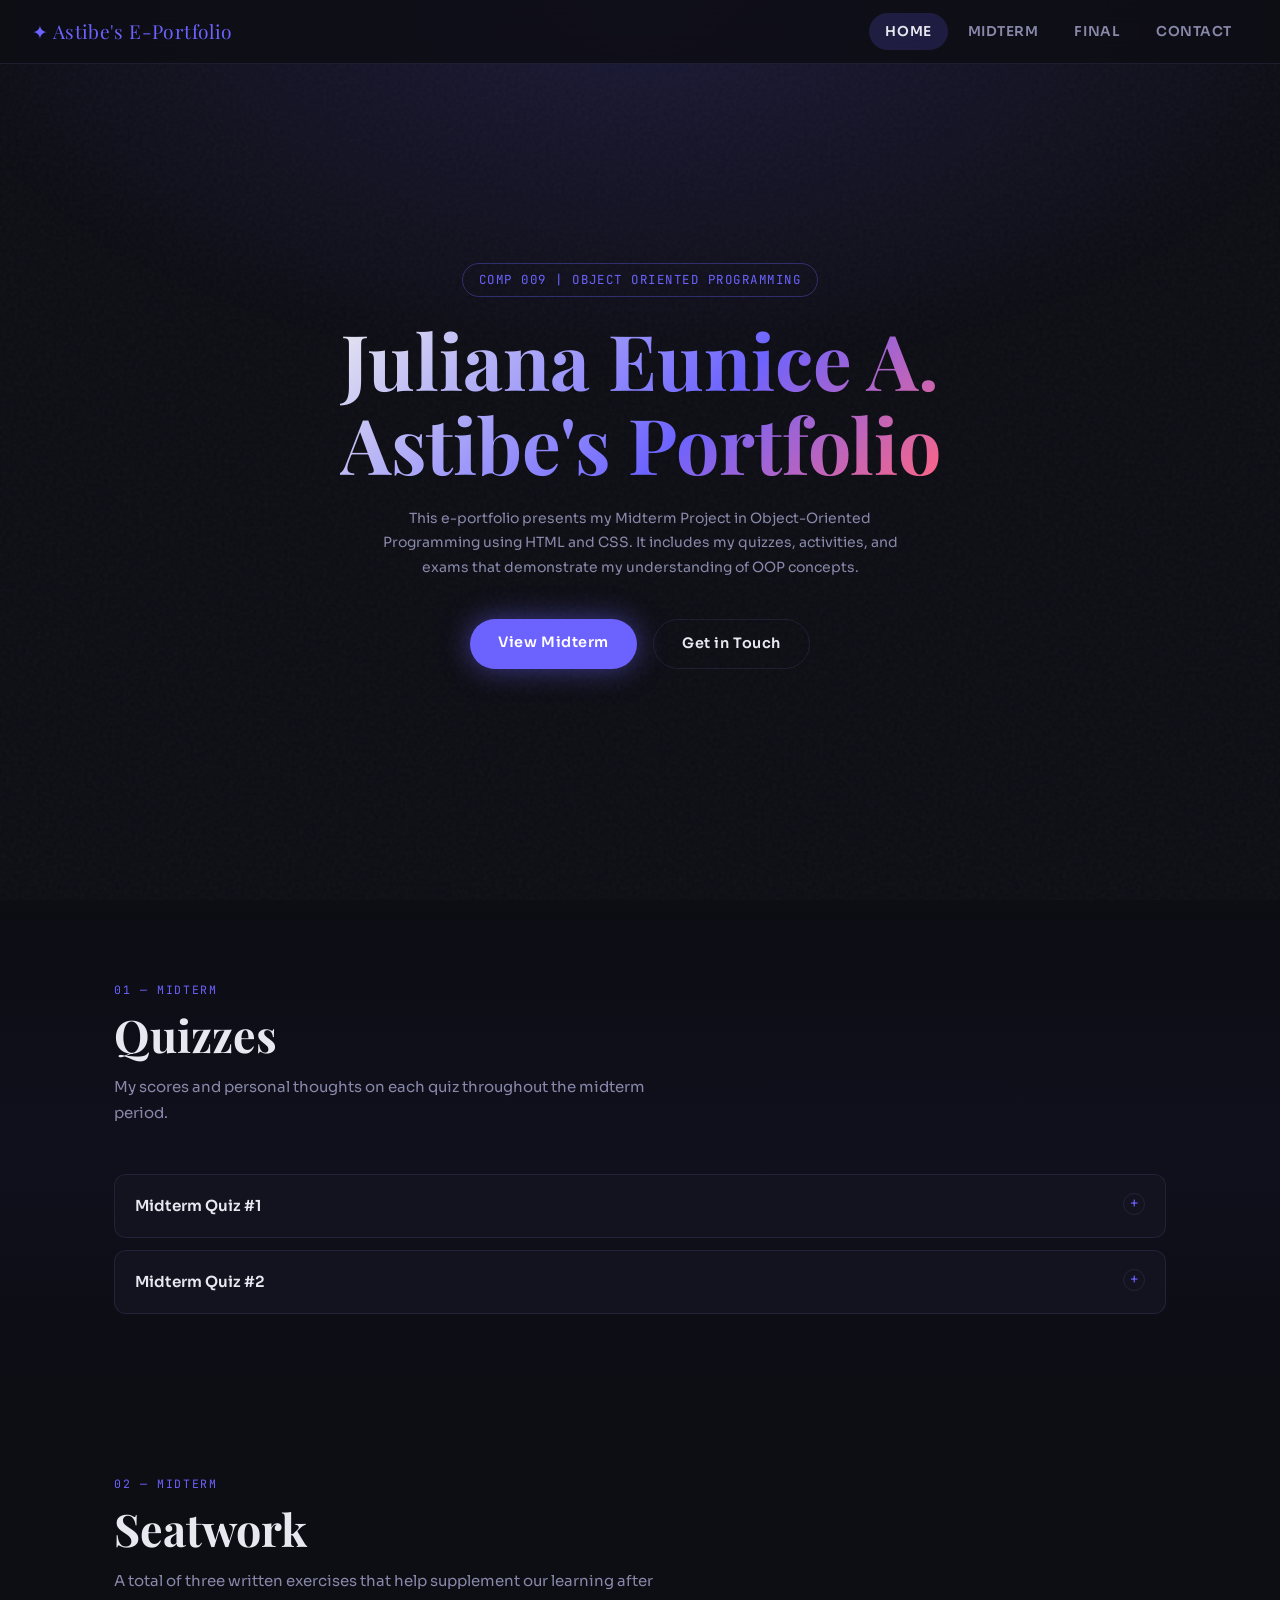
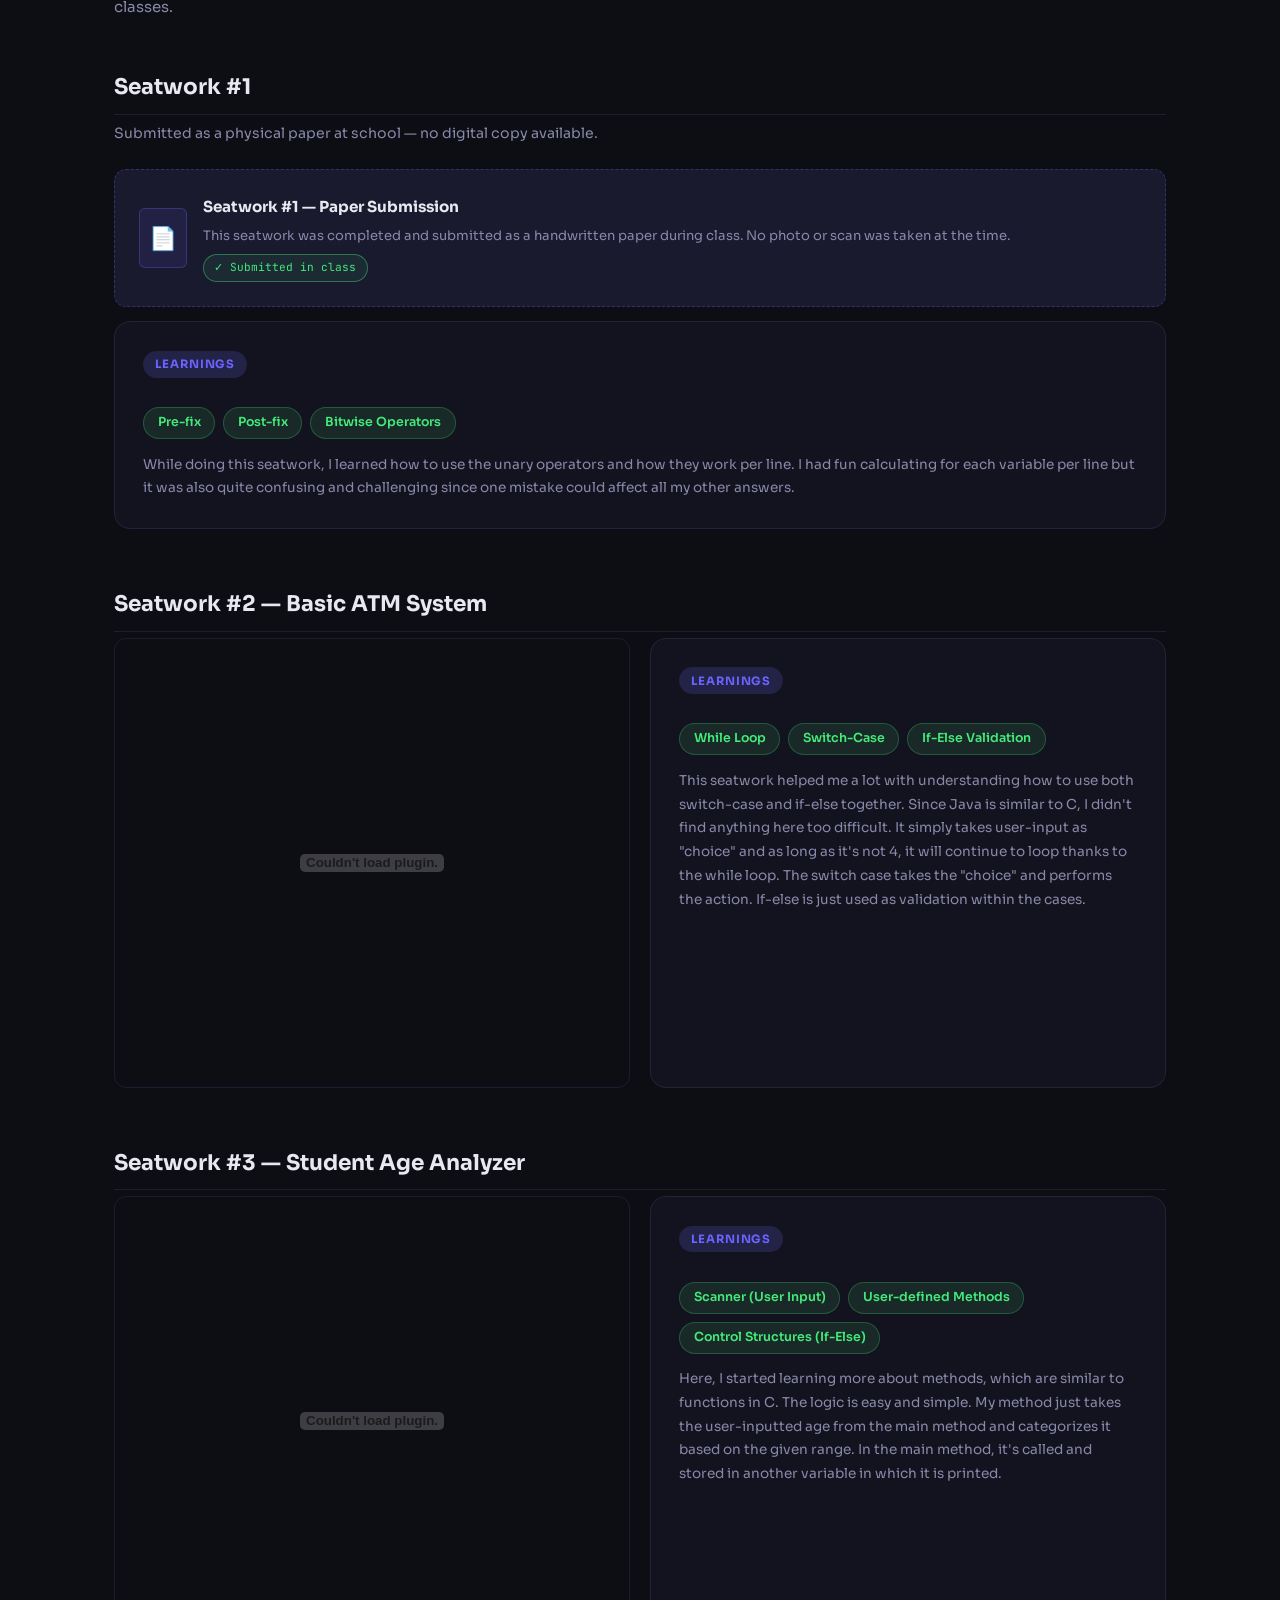
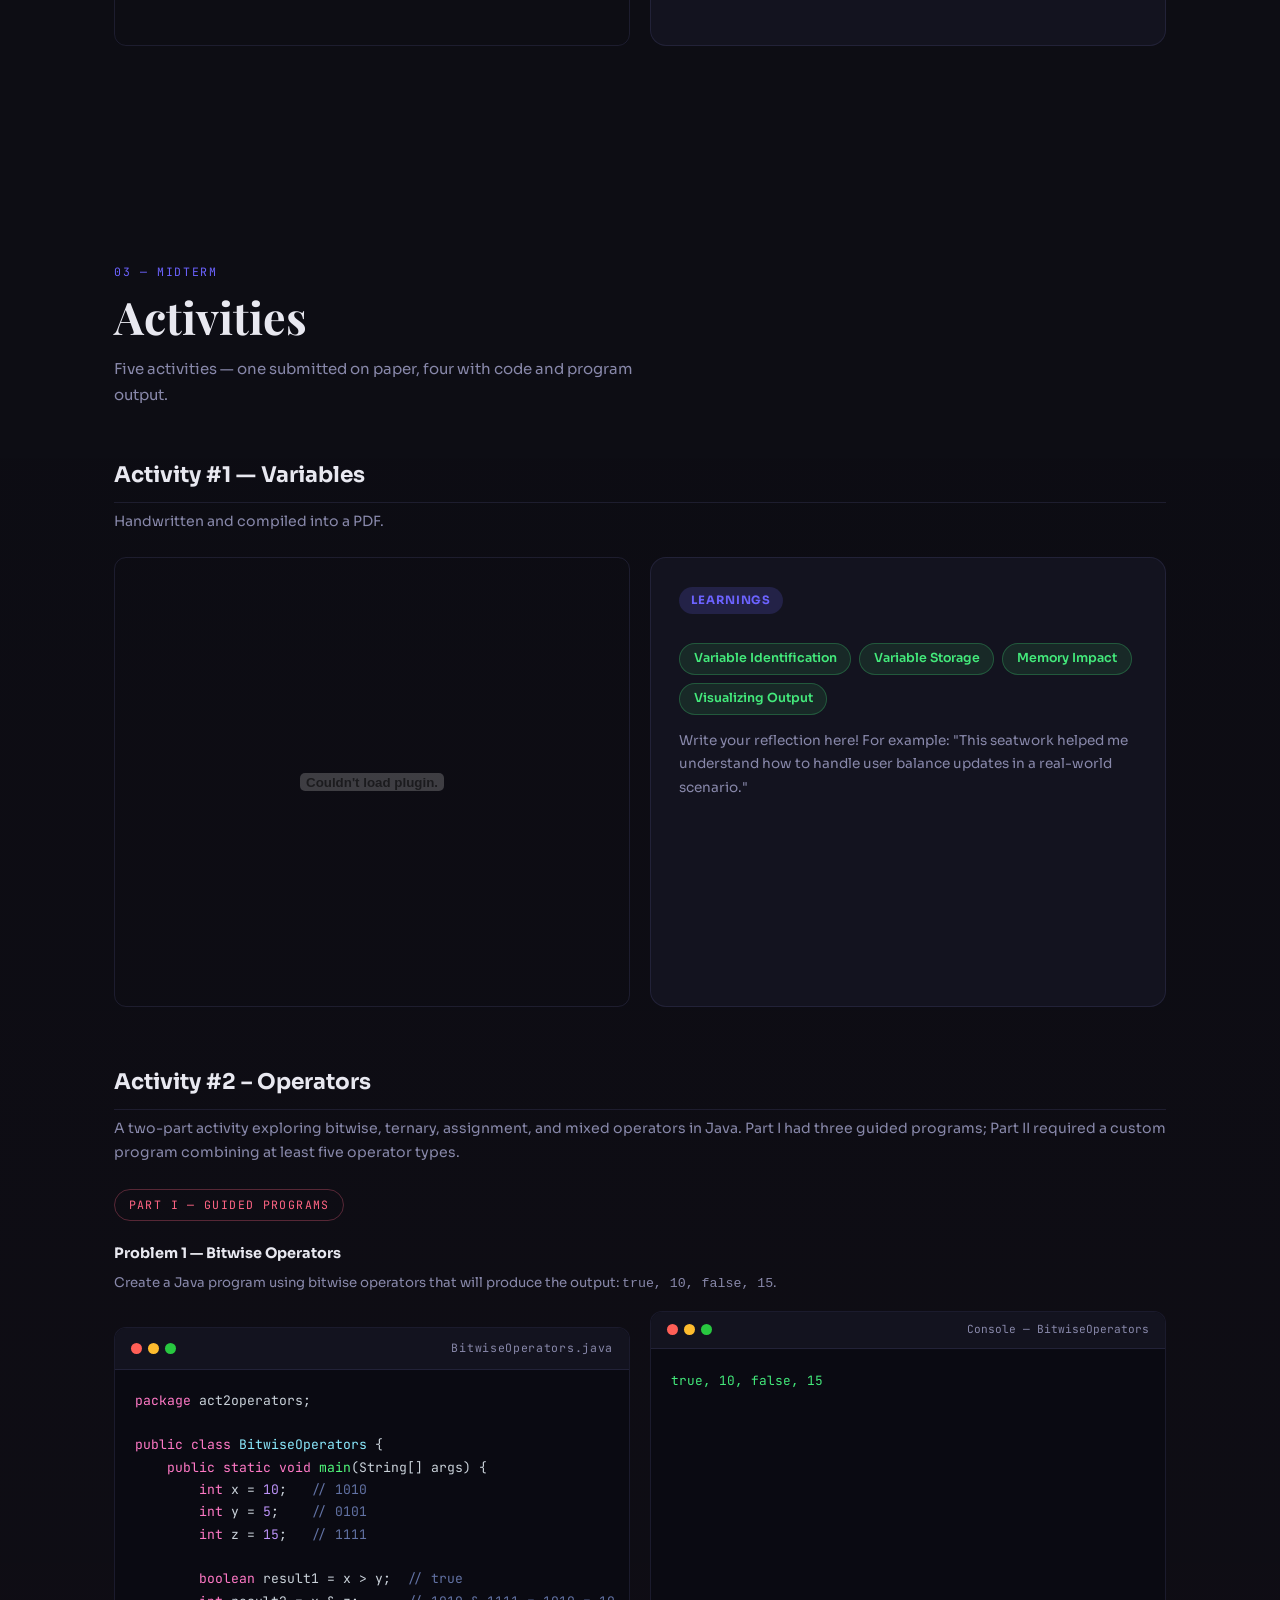
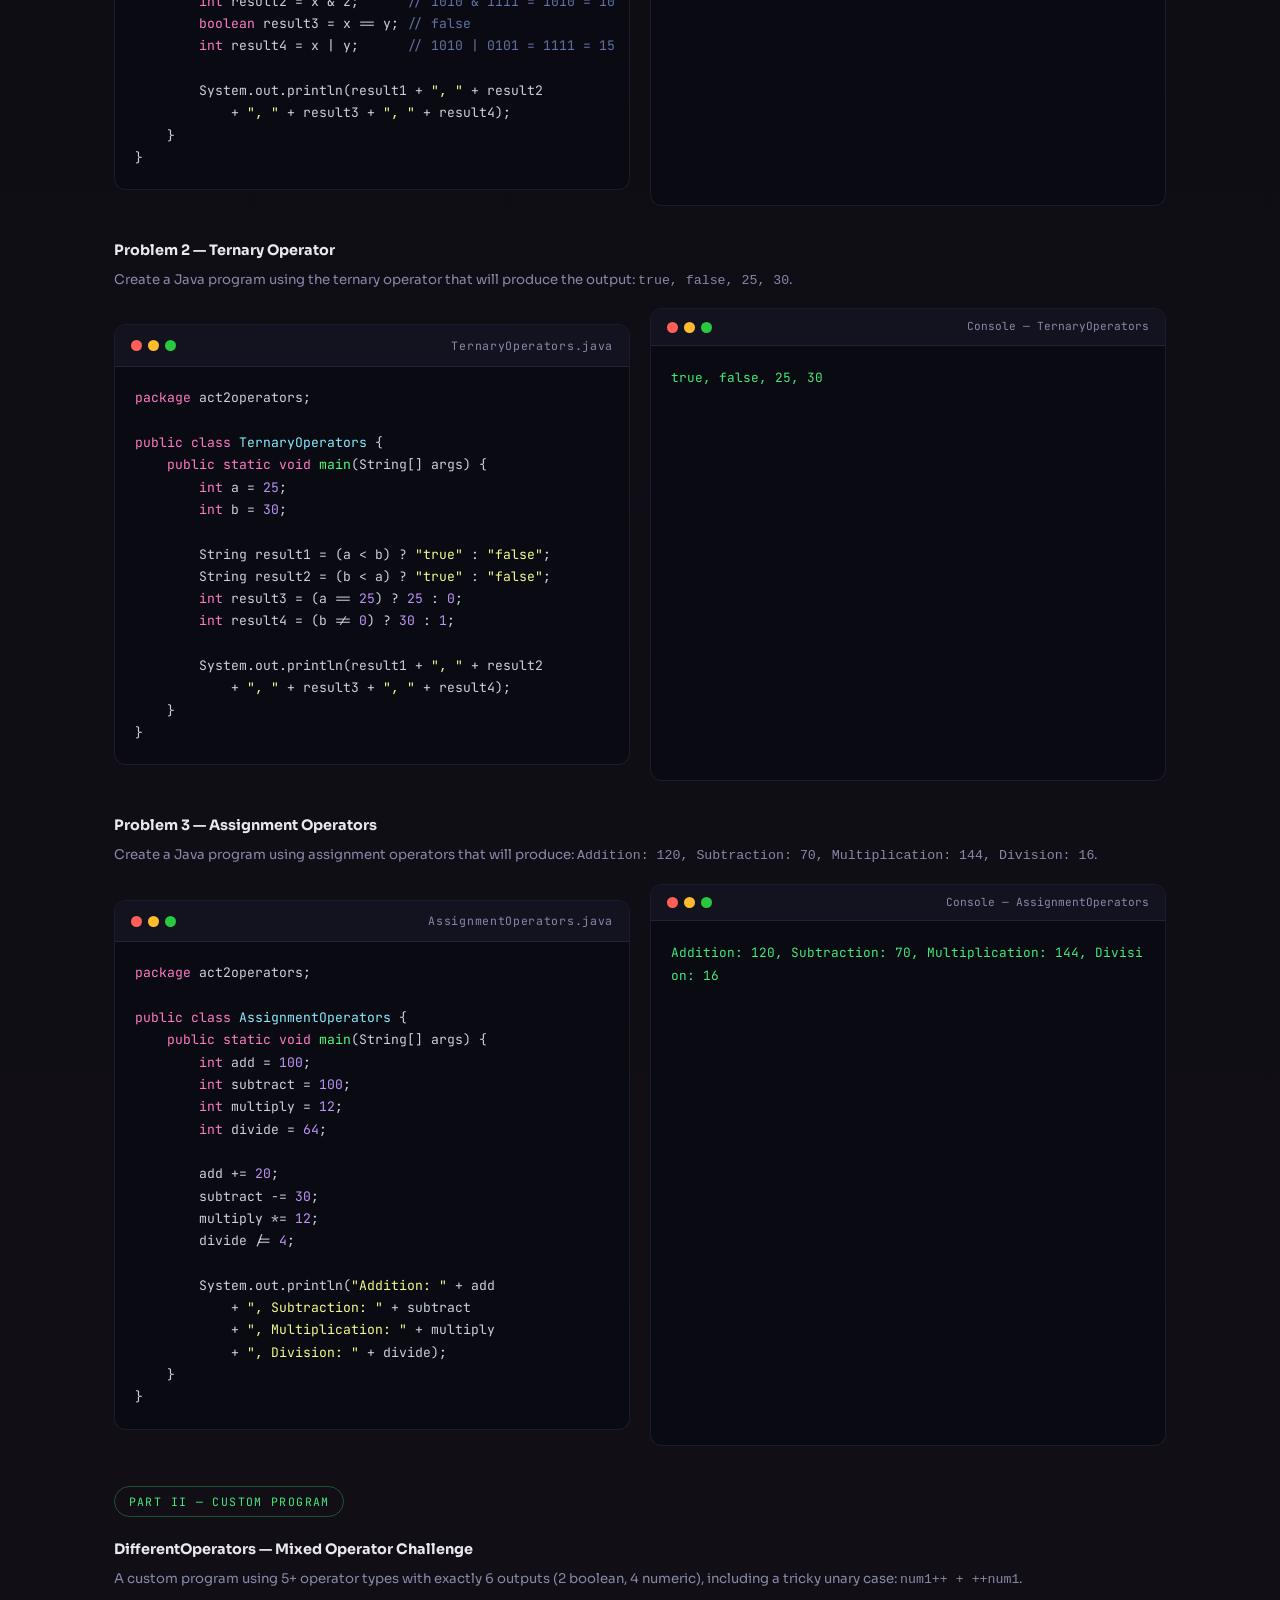
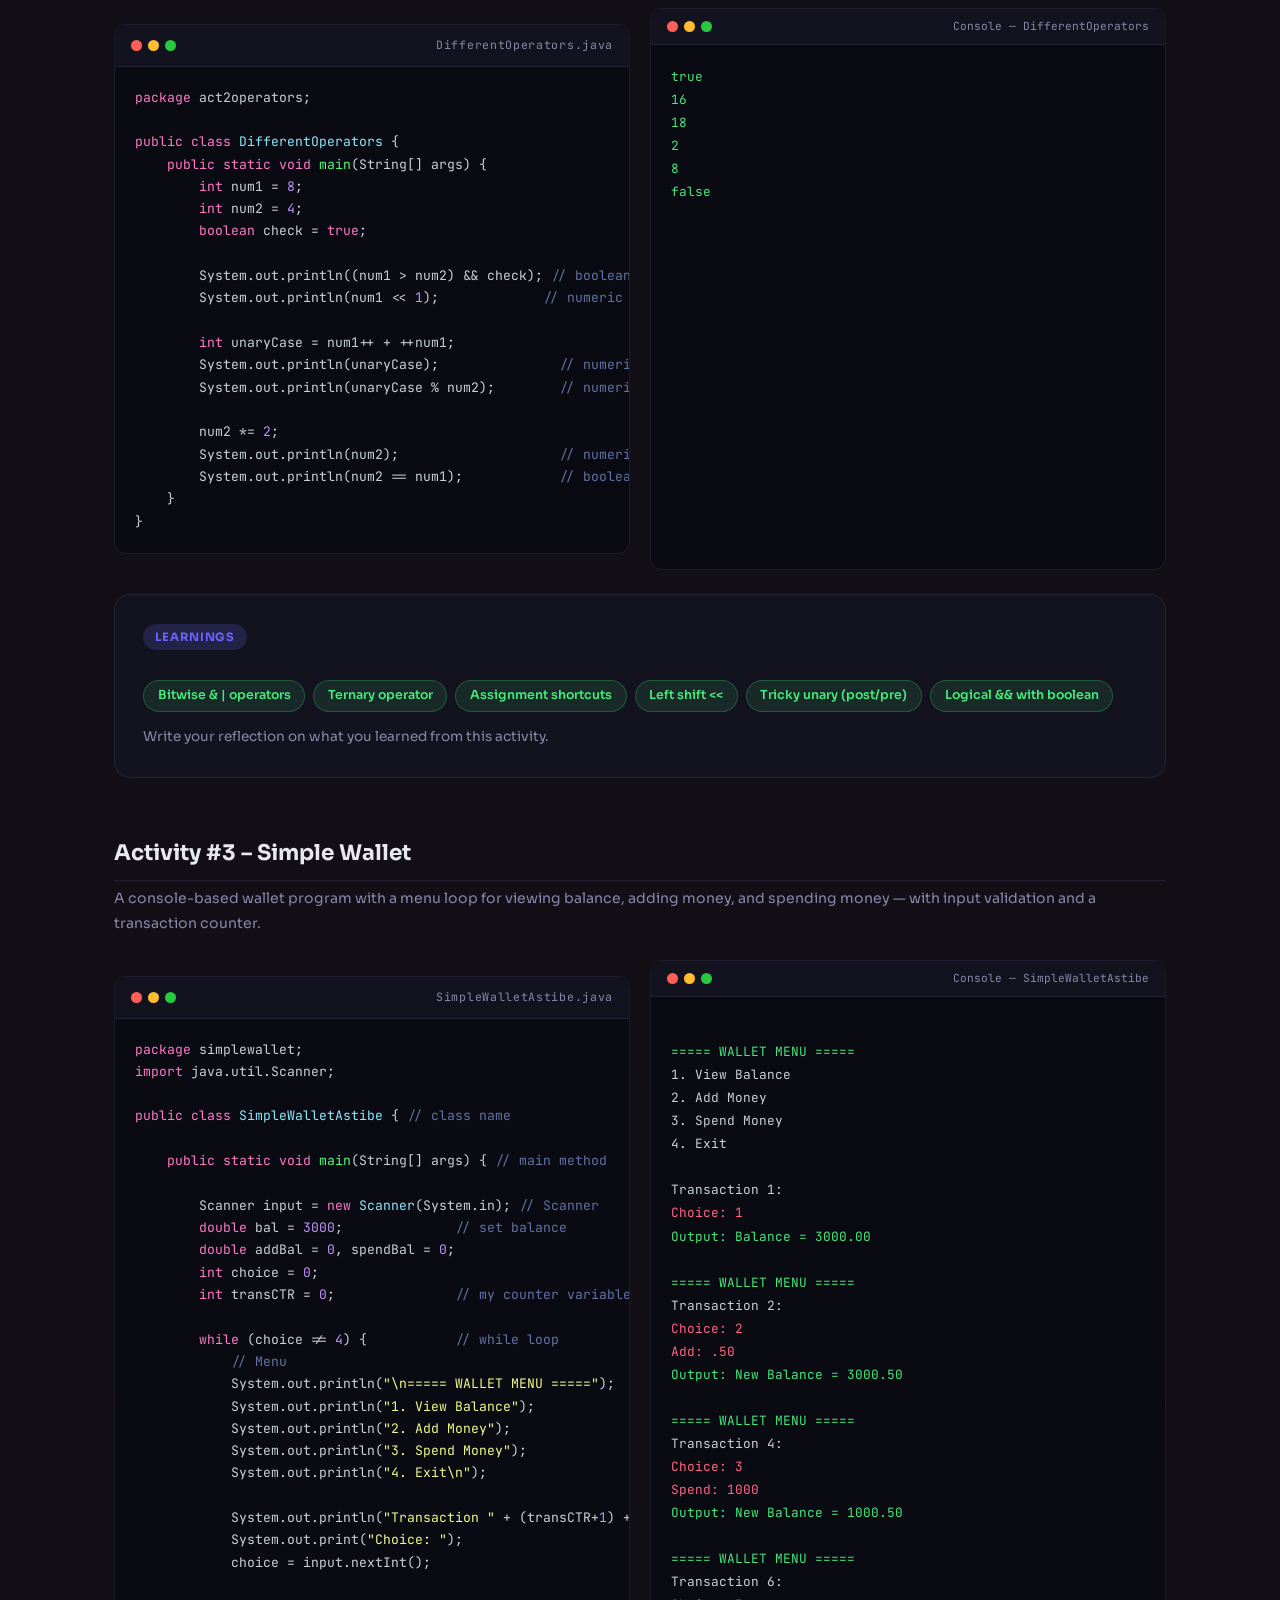
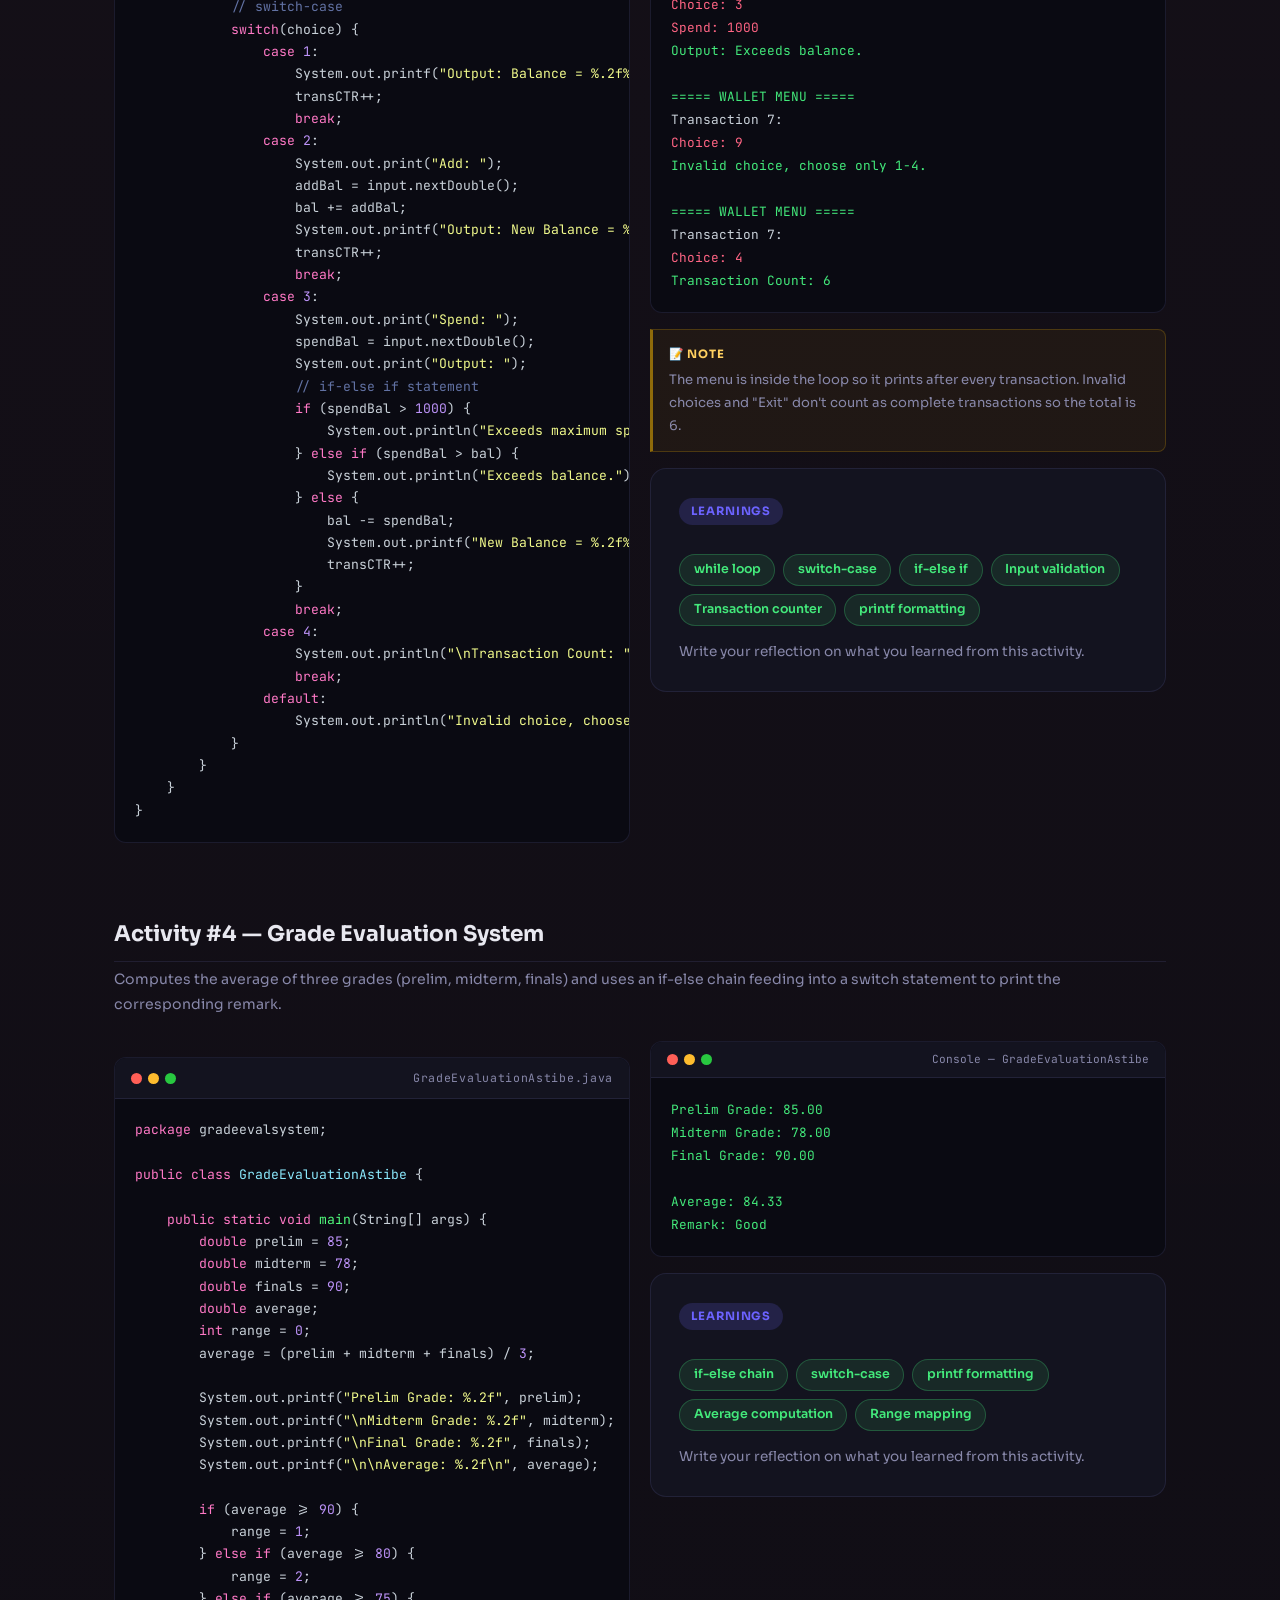
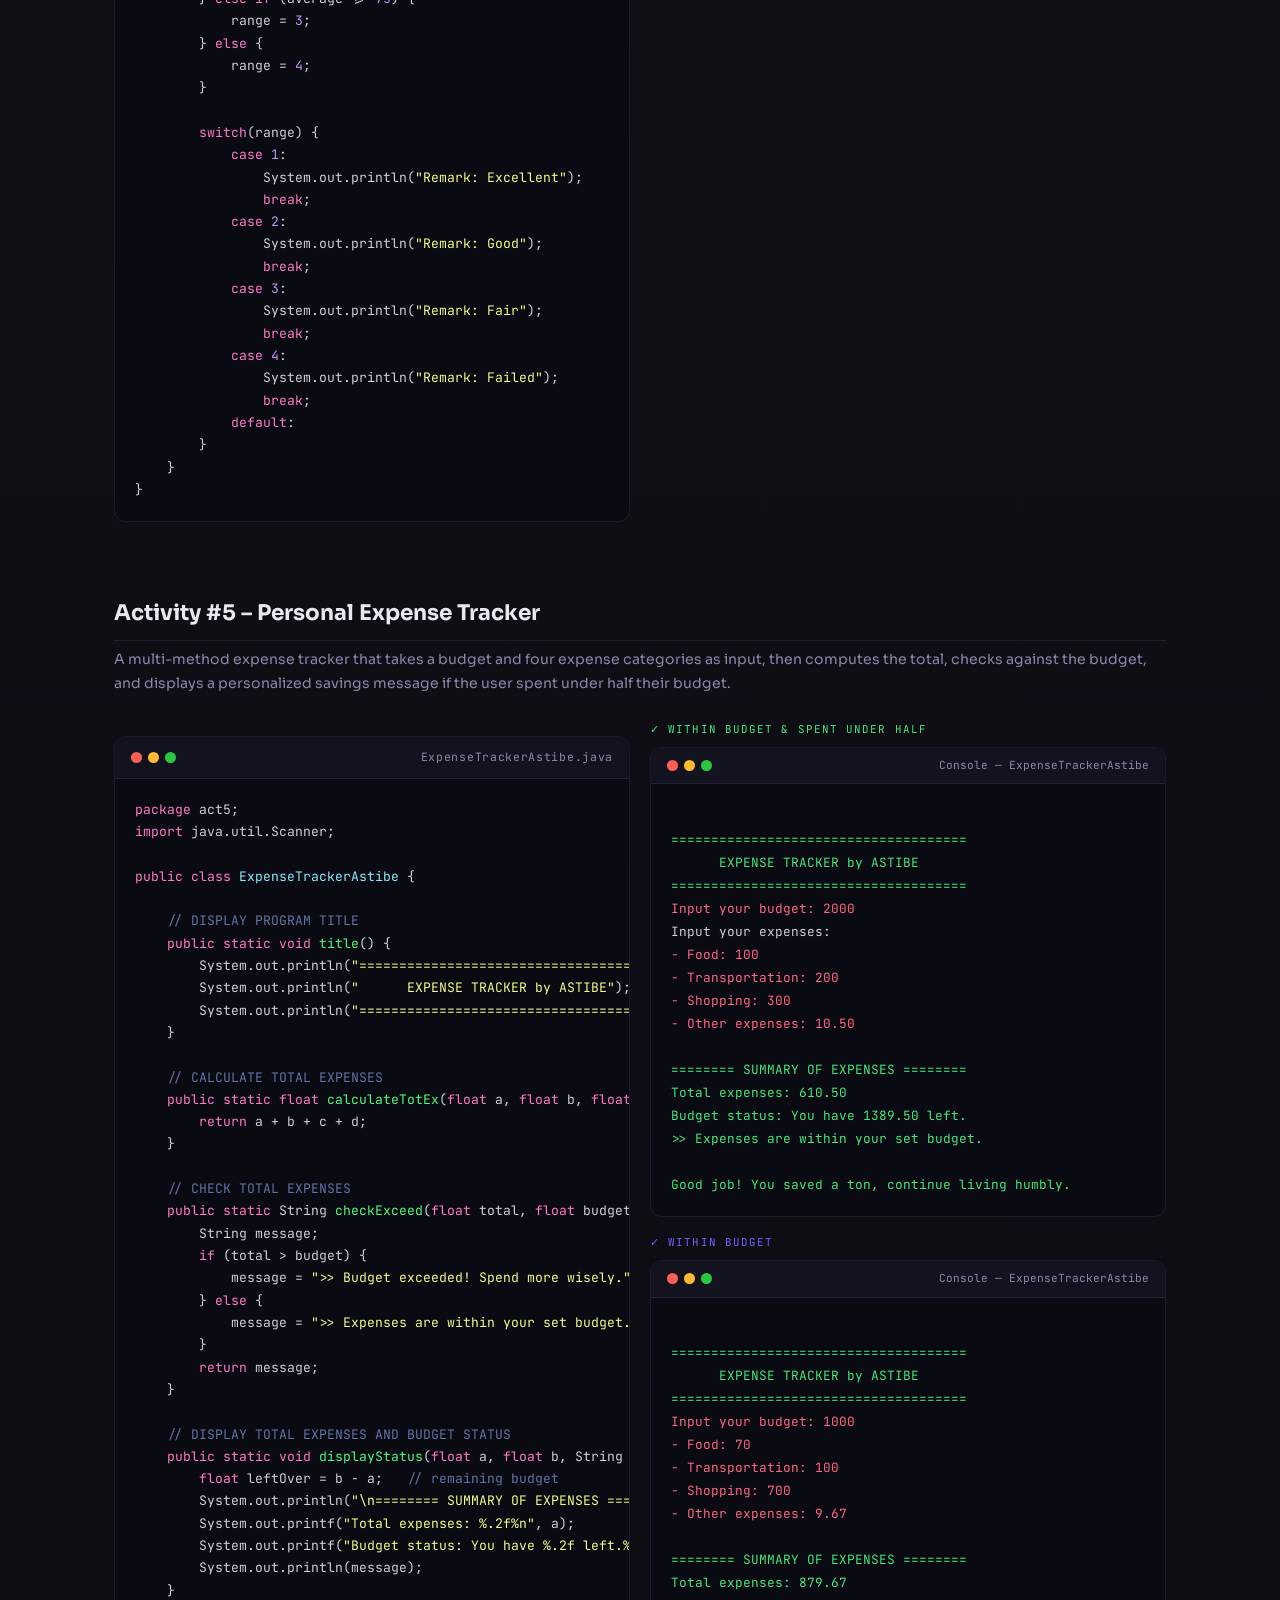
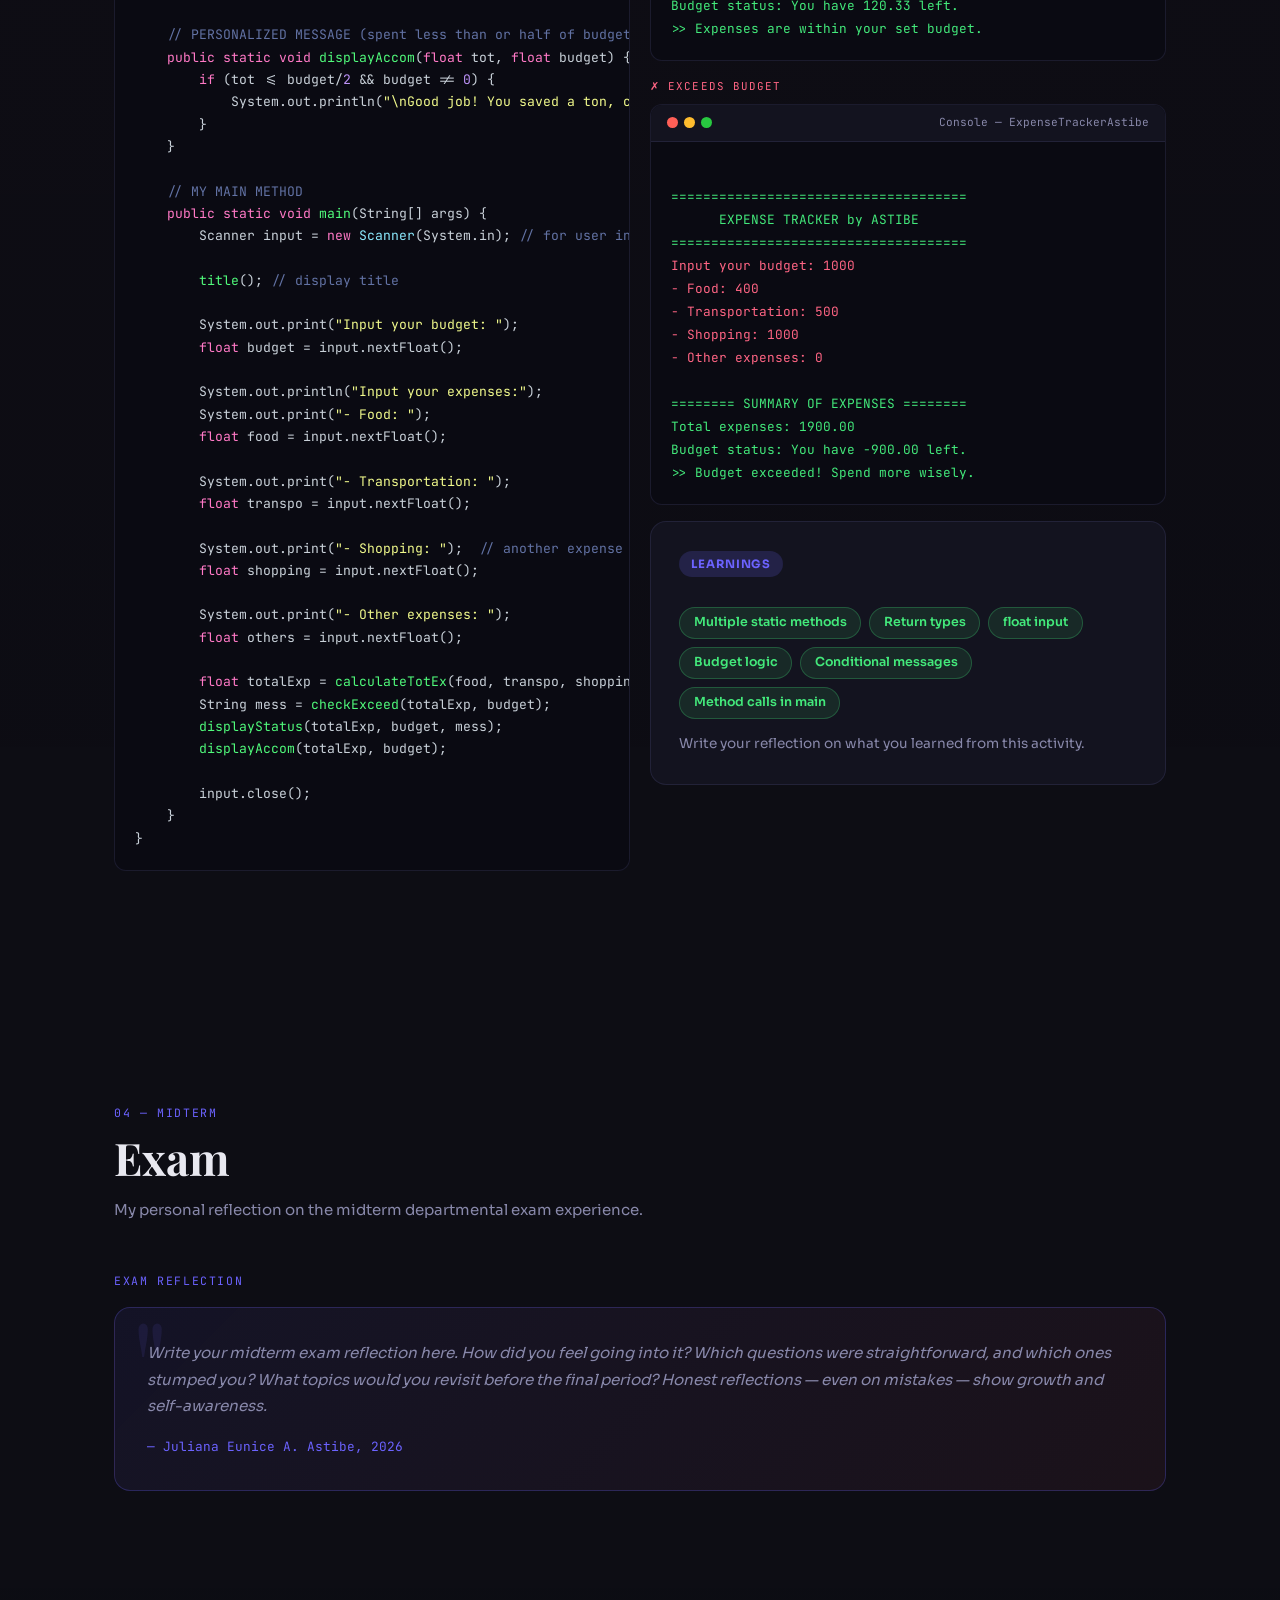
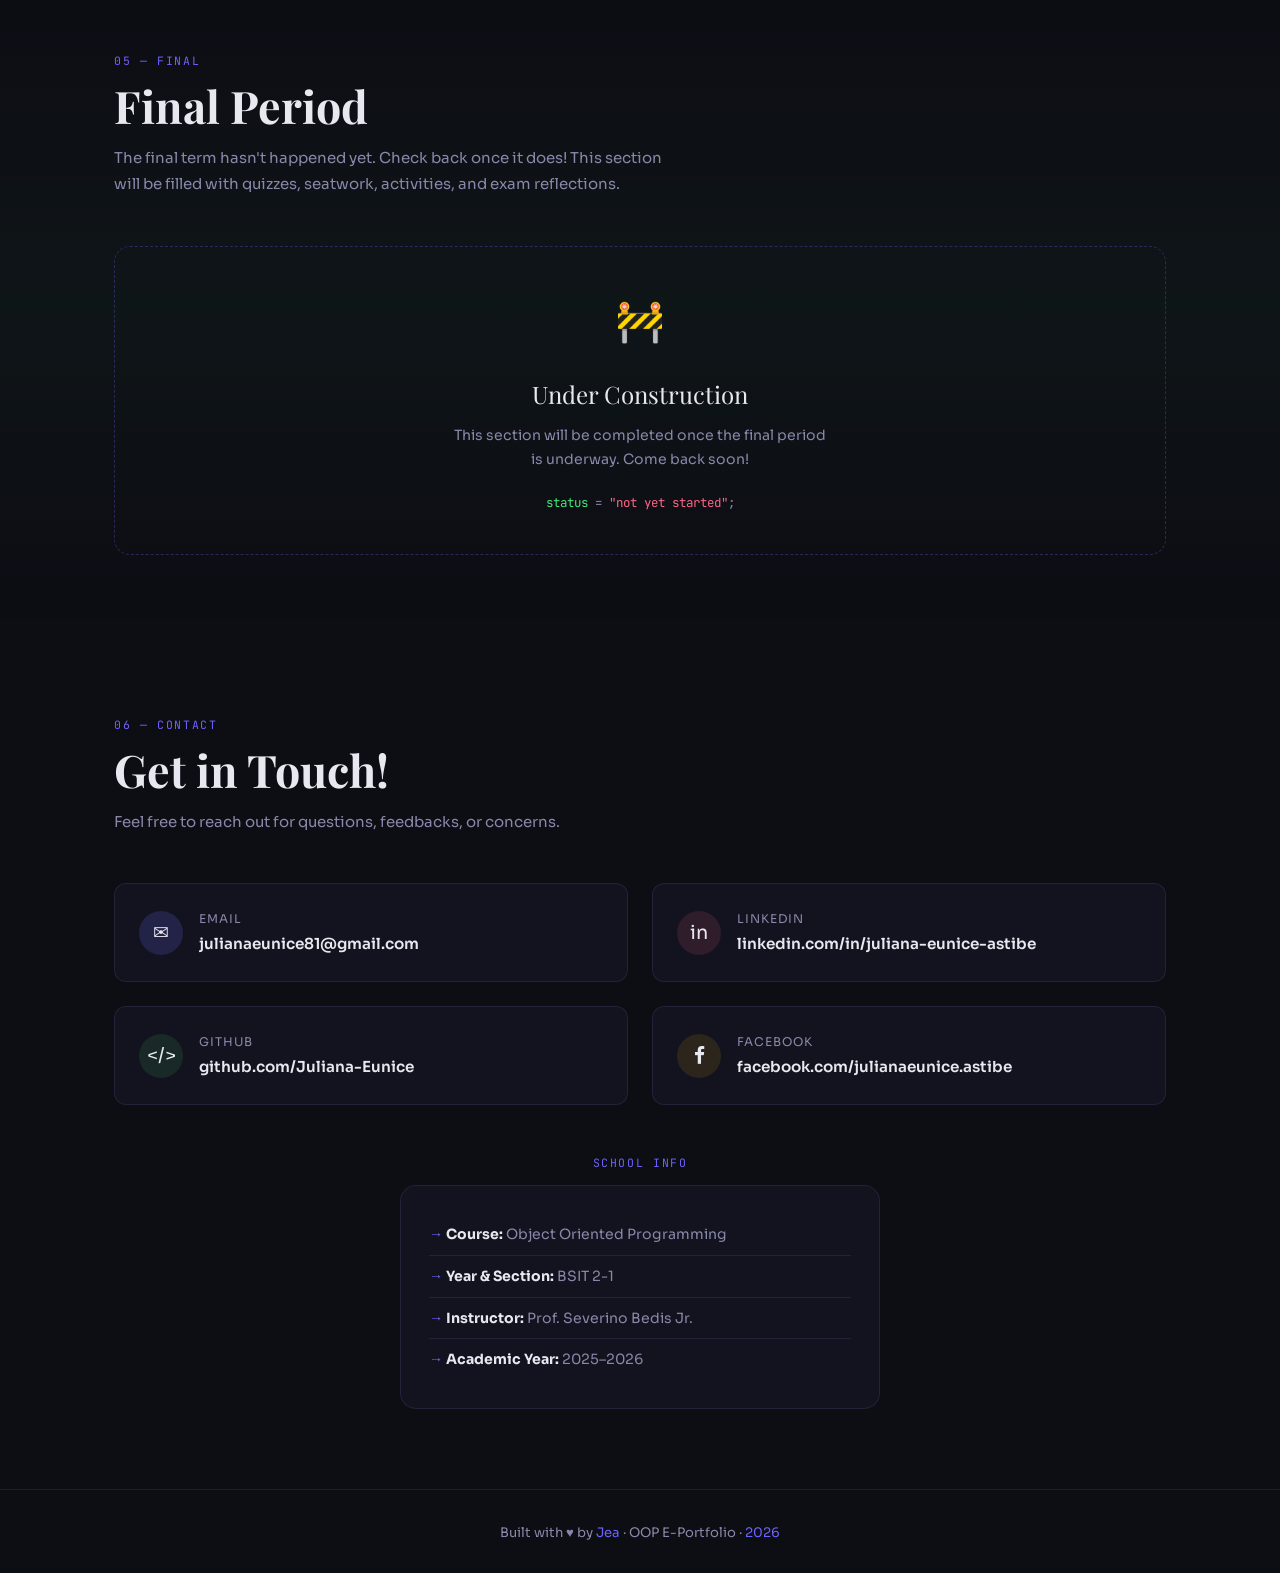
==== index.html @ 18a0b561 "Rename file" ====
<!DOCTYPE html>
<html lang="en">
<head>
<meta charset="UTF-8"/>
<meta name="viewport" content="width=device-width, initial-scale=1.0"/>
<title>Astibe's E-Portfolio</title>
<link href="https://fonts.googleapis.com/css2?family=Sora:wght@300;400;600;700&family=JetBrains+Mono:wght@400;700&family=Playfair+Display:wght@700&display=swap" rel="stylesheet"/>
<link rel="stylesheet" href="style.css"/>
<link rel="stylesheet" href="https://cdnjs.cloudflare.com/ajax/libs/font-awesome/4.7.0/css/font-awesome.min.css">
</head>
<body>

<!-- NAV -->
<nav id="mainNav">
  <div class="nav-logo">✦ Astibe's E-Portfolio</div>
  <div class="nav-links" id="navLinks">
    <a href="#home" class="active">Home</a>
    <a href="#midterm">Midterm</a>
    <a href="#final">Final</a>
    <a href="#contact">Contact</a>
  </div>
  <div class="hamburger" id="hamburger" onclick="toggleMenu()">
    <span></span><span></span><span></span>
  </div>
</nav>

<!-- HOME -->
<section id="home">
  <div>
    <div class="hero-eyebrow">COMP 009 | OBJECT ORIENTED PROGRAMMING</div>
    <h1 class="hero-title">Juliana Eunice A.<br>Astibe's Portfolio</h1>
    <p class="hero-sub">This e-portfolio presents my Midterm Project in Object-Oriented Programming using HTML and CSS. It includes my quizzes, activities, and exams that demonstrate my understanding of OOP concepts.</p>
    <div class="hero-cta">
      <a href="#midterm" class="btn btn-primary">View Midterm</a>
      <a href="#contact" class="btn btn-outline">Get in Touch</a>
    </div>
  </div>
</section>

<!-- MIDTERM -->
<section id="midterm">

  <!-- SECONDARY NAV -->
  <div id="subNav" class="sub-nav">
    <div class="sub-nav-inner">
      <a href="#mt-quizzes" class="sub-nav-link active">Quizzes</a>
      <a href="#mt-seatwork" class="sub-nav-link">Seatwork</a>
      <a href="#mt-activities" class="sub-nav-link">Activities</a>
      <a href="#mt-exam" class="sub-nav-link">Exam</a>
    </div>
  </div>

  <!-- ── QUIZZES ── -->
  <div id="mt-quizzes" class="section-wrap" style="background: linear-gradient(180deg, transparent, rgba(108,99,255,0.04) 50%, transparent);">
    <div class="container">
      <div class="section-label">01 — Midterm</div>
      <h2 class="section-title">Quizzes</h2>
      <p class="section-desc">My scores and personal thoughts on each quiz throughout the midterm period.</p>

      <div class="accordion" id="quizAccordion">

        <!-- QUIZ 1 -->
        <div class="acc-item">
          <div class="acc-header" onclick="toggleAcc(this)">
            <span class="acc-q">Midterm Quiz #1</span>
            <div class="acc-icon">+</div>
          </div>
          <div class="acc-body">
            <div class="score-display">
              <div class="score-circle">
                <div class="score-num">23</div>
                <div class="score-denom">/ 30</div>
              </div>
              <div class="score-info">
                <h4>Quiz 1 Score</h4>
                <p>23 out of 30 — 76.7%</p>
              </div>
            </div>
            <div class="acc-thoughts">
              <strong>💭 My Thoughts</strong>
              Despite being informed beforehand of a quiz, I still didn't review enough, making me miss a lot of questions and just guess. Even without knowing my score, I knew that I didn't do as well as I could have and it was a lesson to study this course more intensely.
            </div>
          </div>
        </div>

        <!-- QUIZ 2 -->
        <div class="acc-item">
          <div class="acc-header" onclick="toggleAcc(this)">
            <span class="acc-q">Midterm Quiz #2</span>
            <div class="acc-icon">+</div>
          </div>
          <div class="acc-body">
            <div class="score-display">
              <div class="score-circle">
                <div class="score-num">41</div>
                <div class="score-denom">/ 45</div>
              </div>
              <div class="score-info">
                <h4>Quiz 2 Score</h4>
                <p>41 out of 45 — 91.1%</p>
              </div>
            </div>
            <div class="acc-thoughts">
              <strong>💭 My Thoughts</strong>
              I'm really proud of this quiz because I have retained a lot of knowledge from anaylzing the materials given. I also listened more attentively in class so I'm glad it reflected on this quiz. I'm actually not sure what the correct answers were to the questions I got wrong so I hope we can get the answer key.
            </div>
          </div>
        </div>
</div>
    </div>
  </div>

  <!-- ── SEATWORKS ── -->
  <div id="mt-seatwork" class="section-wrap">
    <div class="container">
      <div class="section-label">02 — Midterm</div>
      <h2 class="section-title">Seatwork</h2>
      <p class="section-desc">A total of three written exercises that help supplement our learning after classes.</p>

      <!-- SW1 -->
      <div class="sub-section">
        <div class="sub-section-title">Seatwork #1</div>
        <div class="sub-section-desc">Submitted as a physical paper at school — no digital copy available.</div>
        <div class="paper-card">
          <div class="paper-icon">📄</div>
          <div class="paper-info">
            <h4>Seatwork #1 — Paper Submission</h4>
            <p>This seatwork was completed and submitted as a handwritten paper during class. No photo or scan was taken at the time.</p>
            <span class="paper-badge submitted">✓ Submitted in class</span>
          </div>
        </div>
        <div class="card" style="margin-top:0.875rem;">
            <div class="card-tag">Learnings</div>
            <div class="learnings">
              <span class="learning-badge">Pre-fix</span>
              <span class="learning-badge">Post-fix</span>
              <span class="learning-badge">Bitwise Operators</span>
            </div>
            <p style="color:var(--muted); font-size:0.85rem; margin-top:0.85rem;">
              While doing this seatwork, I learned how to use the unary operators and how they work per line. I had fun calculating for each variable per line but it was also quite confusing and challenging since one mistake could affect all my other answers. 
            </p>
          </div>
      </div>

      <!-- SW2 -->
      <div class="sub-section">
        <div class="sub-section-title">Seatwork #2 — Basic ATM System</div>
        
        <div class="grid-2">
          
          <embed src="SW2.pdf" type="application/pdf" width="100%" height="450px" style="border-radius:12px; border:1px solid var(--border);" />

          <div class="card" style="margin-top:0;">
            <div class="card-tag">Learnings</div>
            <div class="learnings">
              <span class="learning-badge">While Loop</span>
              <span class="learning-badge">Switch-Case</span>
              <span class="learning-badge">If-Else Validation</span>
            </div>
            <p style="color:var(--muted); font-size:0.85rem; margin-top:0.85rem;">
              This seatwork helped me a lot with understanding how to use both switch-case and if-else together. Since Java is similar to C, I didn't find anything here too difficult. 
              It simply takes user-input as "choice" and as long as it's not 4, it will continue to loop thanks to the while loop. The switch case takes the "choice" and performs the action. If-else is just used as validation within the cases.
            </p>
          </div>

        </div>
      
      </div>

      <!-- SW3 -->
      <div class="sub-section">
        <div class="sub-section-title">Seatwork #3 — Student Age Analyzer</div>
        
        <div class="grid-2">
          
          <embed src="SW3.pdf" type="application/pdf" width="100%" height="450px" style="border-radius:12px; border:1px solid var(--border);" />

          <div class="card" style="margin-top:0;">
            <div class="card-tag">Learnings</div>
            <div class="learnings">
              <span class="learning-badge">Scanner (User Input)</span>
              <span class="learning-badge">User-defined Methods</span>
              <span class="learning-badge">Control Structures (If-Else)</span>
            </div>
            <p style="color:var(--muted); font-size:0.85rem; margin-top:0.85rem;">
              Here, I started learning more about methods, which are similar to functions in C. The logic is easy and simple.
              My method just takes the user-inputted age from the main method and categorizes it based on the given range. In the main method, it's called and stored in another variable in which it is printed.
            </p>
          </div>
        </div>
      </div>

    </div>
  </div>

  <!-- ── ACTIVITIES ── -->
  <div id="mt-activities" class="section-wrap" style="background: linear-gradient(180deg, transparent, rgba(255,101,132,0.03) 50%, transparent);">
    <div class="container">
      <div class="section-label">03 — Midterm</div>
      <h2 class="section-title">Activities</h2>
      <p class="section-desc">Five activities — one submitted on paper, four with code and program output.</p>

      <!-- ACTIVITY 1 — PAPER -->
      <div class="sub-section">
        <div class="sub-section-title">Activity #1 — Variables</div>
        <div class="sub-section-desc">Handwritten and compiled into a PDF.</div>
        
        <div class="grid-2">
          
          <embed src="Act1.pdf" type="application/pdf" width="100%" height="450px" style="border-radius:12px; border:1px solid var(--border);" />

          <div class="card" style="margin-top:0;">
            <div class="card-tag">Learnings</div>
            <div class="learnings">
              <span class="learning-badge">Variable Identification</span>
              <span class="learning-badge">Variable Storage</span>
              <span class="learning-badge">Memory Impact</span>
              <span class="learning-badge">Visualizing Output</span>
            </div>
            <p style="color:var(--muted); font-size:0.85rem; margin-top:0.85rem;">
              Write your reflection here! For example: "This seatwork helped me understand how to handle user balance updates in a real-world scenario."
            </p>
          </div>
        </div>
      </div>

      <!-- ACTIVITY 2 — CODE -->
      <div class="sub-section">
        <div class="sub-section-title">Activity #2 – Operators</div>
        <div class="sub-section-desc">A two-part activity exploring bitwise, ternary, assignment, and mixed operators in Java. Part I had three guided programs; Part II required a custom program combining at least five operator types.</div>

        <!-- PART I label -->
        <div style="font-family:'JetBrains Mono',monospace; font-size:0.72rem; color:var(--accent2); letter-spacing:0.12em; text-transform:uppercase; margin-bottom:1.25rem; padding:0.3rem 0.85rem; border:1px solid rgba(255,101,132,0.3); border-radius:2rem; display:inline-block;">Part I — Guided Programs</div>

        <!-- Problem 1: Bitwise -->
        <div style="margin-bottom:2rem;">
          <div style="font-weight:700; font-size:0.9rem; margin-bottom:0.3rem; color:var(--text);">Problem 1 — Bitwise Operators</div>
          <p style="color:var(--muted); font-size:0.83rem; margin-bottom:1rem;">Create a Java program using bitwise operators that will produce the output: <code>true, 10, false, 15</code>.</p>
          <div class="grid-2">
            <div class="code-block">
              <div class="code-header"><div class="code-dots"><span></span><span></span><span></span></div><span class="code-lang">BitwiseOperators.java</span></div>
              <div class="code-body"><span class="kw">package</span> act2operators;

<span class="kw">public class</span> <span class="ty">BitwiseOperators</span> {
    <span class="kw">public static void</span> <span class="fn">main</span>(String[] args) {
        <span class="kw">int</span> x = <span class="nm">10</span>;   <span class="cm">// 1010</span>
        <span class="kw">int</span> y = <span class="nm">5</span>;    <span class="cm">// 0101</span>
        <span class="kw">int</span> z = <span class="nm">15</span>;   <span class="cm">// 1111</span>

        <span class="kw">boolean</span> result1 = x &gt; y;  <span class="cm">// true</span>
        <span class="kw">int</span> result2 = x &amp; z;      <span class="cm">// 1010 &amp; 1111 = 1010 = 10</span>
        <span class="kw">boolean</span> result3 = x == y; <span class="cm">// false</span>
        <span class="kw">int</span> result4 = x | y;      <span class="cm">// 1010 | 0101 = 1111 = 15</span>

        System.out.println(result1 + <span class="st">", "</span> + result2
            + <span class="st">", "</span> + result3 + <span class="st">", "</span> + result4);
    }
}</div>
            </div>
            <div class="screenshot-mock">
              <div class="screenshot-bar"><div class="code-dots"><span></span><span></span><span></span></div><span class="address">Console — BitwiseOperators</span></div>
              <div class="screenshot-content"><span class="output-line">true, 10, false, 15</span></div>
            </div>
          </div>
        </div>

        <!-- Problem 2: Ternary -->
        <div style="margin-bottom:2rem;">
          <div style="font-weight:700; font-size:0.9rem; margin-bottom:0.3rem; color:var(--text);">Problem 2 — Ternary Operator</div>
          <p style="color:var(--muted); font-size:0.83rem; margin-bottom:1rem;">Create a Java program using the ternary operator that will produce the output: <code>true, false, 25, 30</code>.</p>
          <div class="grid-2">
            <div class="code-block">
              <div class="code-header"><div class="code-dots"><span></span><span></span><span></span></div><span class="code-lang">TernaryOperators.java</span></div>
              <div class="code-body"><span class="kw">package</span> act2operators;

<span class="kw">public class</span> <span class="ty">TernaryOperators</span> {
    <span class="kw">public static void</span> <span class="fn">main</span>(String[] args) {
        <span class="kw">int</span> a = <span class="nm">25</span>;
        <span class="kw">int</span> b = <span class="nm">30</span>;

        String result1 = (a &lt; b) ? <span class="st">"true"</span> : <span class="st">"false"</span>;
        String result2 = (b &lt; a) ? <span class="st">"true"</span> : <span class="st">"false"</span>;
        <span class="kw">int</span> result3 = (a == <span class="nm">25</span>) ? <span class="nm">25</span> : <span class="nm">0</span>;
        <span class="kw">int</span> result4 = (b != <span class="nm">0</span>) ? <span class="nm">30</span> : <span class="nm">1</span>;

        System.out.println(result1 + <span class="st">", "</span> + result2
            + <span class="st">", "</span> + result3 + <span class="st">", "</span> + result4);
    }
}</div>
            </div>
            <div class="screenshot-mock">
              <div class="screenshot-bar"><div class="code-dots"><span></span><span></span><span></span></div><span class="address">Console — TernaryOperators</span></div>
              <div class="screenshot-content"><span class="output-line">true, false, 25, 30</span></div>
            </div>
          </div>
        </div>

        <!-- Problem 3: Assignment -->
        <div style="margin-bottom:2.5rem;">
          <div style="font-weight:700; font-size:0.9rem; margin-bottom:0.3rem; color:var(--text);">Problem 3 — Assignment Operators</div>
          <p style="color:var(--muted); font-size:0.83rem; margin-bottom:1rem;">Create a Java program using assignment operators that will produce: <code>Addition: 120, Subtraction: 70, Multiplication: 144, Division: 16</code>.</p>
          <div class="grid-2">
            <div class="code-block">
              <div class="code-header"><div class="code-dots"><span></span><span></span><span></span></div><span class="code-lang">AssignmentOperators.java</span></div>
              <div class="code-body"><span class="kw">package</span> act2operators;

<span class="kw">public class</span> <span class="ty">AssignmentOperators</span> {
    <span class="kw">public static void</span> <span class="fn">main</span>(String[] args) {
        <span class="kw">int</span> add = <span class="nm">100</span>;
        <span class="kw">int</span> subtract = <span class="nm">100</span>;
        <span class="kw">int</span> multiply = <span class="nm">12</span>;
        <span class="kw">int</span> divide = <span class="nm">64</span>;

        add += <span class="nm">20</span>;
        subtract -= <span class="nm">30</span>;
        multiply *= <span class="nm">12</span>;
        divide /= <span class="nm">4</span>;

        System.out.println(<span class="st">"Addition: "</span> + add
            + <span class="st">", Subtraction: "</span> + subtract
            + <span class="st">", Multiplication: "</span> + multiply
            + <span class="st">", Division: "</span> + divide);
    }
}</div>
            </div>
            <div class="screenshot-mock">
              <div class="screenshot-bar"><div class="code-dots"><span></span><span></span><span></span></div><span class="address">Console — AssignmentOperators</span></div>
              <div class="screenshot-content"><span class="output-line">Addition: 120, Subtraction: 70, Multiplication: 144, Division: 16</span></div>
            </div>
          </div>
        </div>

        <!-- PART II label -->
        <div style="font-family:'JetBrains Mono',monospace; font-size:0.72rem; color:var(--accent3); letter-spacing:0.12em; text-transform:uppercase; margin-bottom:1.25rem; padding:0.3rem 0.85rem; border:1px solid rgba(67,233,123,0.3); border-radius:2rem; display:inline-block;">Part II — Custom Program</div>

        <!-- Problem 4: DifferentOperators -->
        <div style="margin-bottom:1.5rem;">
          <div style="font-weight:700; font-size:0.9rem; margin-bottom:0.3rem; color:var(--text);">DifferentOperators — Mixed Operator Challenge</div>
          <p style="color:var(--muted); font-size:0.83rem; margin-bottom:1rem;">A custom program using 5+ operator types with exactly 6 outputs (2 boolean, 4 numeric), including a tricky unary case: <code>num1++ + ++num1</code>.</p>
          <div class="grid-2">
            <div class="code-block">
              <div class="code-header"><div class="code-dots"><span></span><span></span><span></span></div><span class="code-lang">DifferentOperators.java</span></div>
              <div class="code-body"><span class="kw">package</span> act2operators;

<span class="kw">public class</span> <span class="ty">DifferentOperators</span> {
    <span class="kw">public static void</span> <span class="fn">main</span>(String[] args) {
        <span class="kw">int</span> num1 = <span class="nm">8</span>;
        <span class="kw">int</span> num2 = <span class="nm">4</span>;
        <span class="kw">boolean</span> check = <span class="kw">true</span>;

        System.out.println((num1 &gt; num2) &amp;&amp; check); <span class="cm">// boolean #1</span>
        System.out.println(num1 &lt;&lt; <span class="nm">1</span>);             <span class="cm">// numeric #1</span>

        <span class="kw">int</span> unaryCase = num1++ + ++num1;
        System.out.println(unaryCase);               <span class="cm">// numeric #2</span>
        System.out.println(unaryCase % num2);        <span class="cm">// numeric #3</span>

        num2 *= <span class="nm">2</span>;
        System.out.println(num2);                    <span class="cm">// numeric #4</span>
        System.out.println(num2 == num1);            <span class="cm">// boolean #2</span>
    }
}</div>
            </div>
            <div class="screenshot-mock">
              <div class="screenshot-bar"><div class="code-dots"><span></span><span></span><span></span></div><span class="address">Console — DifferentOperators</span></div>
              <div class="screenshot-content"><span class="output-line">true</span>
<span class="output-line">16</span>
<span class="output-line">18</span>
<span class="output-line">2</span>
<span class="output-line">8</span>
<span class="output-line">false</span></div>
            </div>
          </div>
        </div>

        <!-- Learnings -->
        <div class="card" style="margin-top:1rem;">
          <div class="card-tag">Learnings</div>
          <div class="learnings">
            <span class="learning-badge">Bitwise &amp; | operators</span>
            <span class="learning-badge">Ternary operator</span>
            <span class="learning-badge">Assignment shortcuts</span>
            <span class="learning-badge">Left shift &lt;&lt;</span>
            <span class="learning-badge">Tricky unary (post/pre)</span>
            <span class="learning-badge">Logical &amp;&amp; with boolean</span>
          </div>
          <p style="color:var(--muted); font-size:0.85rem; margin-top:0.85rem;">Write your reflection on what you learned from this activity.</p>
        </div>
      </div>

      <!-- ACTIVITY 3 — CODE -->
      <div class="sub-section">
        <div class="sub-section-title">Activity #3 – Simple Wallet</div>
        <div class="sub-section-desc">A console-based wallet program with a menu loop for viewing balance, adding money, and spending money — with input validation and a transaction counter.</div>

        <div class="grid-2">
          <div>
            <div class="code-block">
              <div class="code-header"><div class="code-dots"><span></span><span></span><span></span></div><span class="code-lang">SimpleWalletAstibe.java</span></div>
              <div class="code-body"><span class="kw">package</span> simplewallet;
<span class="kw">import</span> java.util.Scanner;

<span class="kw">public class</span> <span class="ty">SimpleWalletAstibe</span> { <span class="cm">// class name</span>

    <span class="kw">public static void</span> <span class="fn">main</span>(String[] args) { <span class="cm">// main method</span>

        Scanner input = <span class="kw">new</span> <span class="ty">Scanner</span>(System.in); <span class="cm">// Scanner</span>
        <span class="kw">double</span> bal = <span class="nm">3000</span>;              <span class="cm">// set balance</span>
        <span class="kw">double</span> addBal = <span class="nm">0</span>, spendBal = <span class="nm">0</span>;
        <span class="kw">int</span> choice = <span class="nm">0</span>;
        <span class="kw">int</span> transCTR = <span class="nm">0</span>;               <span class="cm">// my counter variable</span>

        <span class="kw">while</span> (choice != <span class="nm">4</span>) {           <span class="cm">// while loop</span>
            <span class="cm">// Menu</span>
            System.out.println(<span class="st">"\n===== WALLET MENU ====="</span>);
            System.out.println(<span class="st">"1. View Balance"</span>);
            System.out.println(<span class="st">"2. Add Money"</span>);
            System.out.println(<span class="st">"3. Spend Money"</span>);
            System.out.println(<span class="st">"4. Exit\n"</span>);

            System.out.println(<span class="st">"Transaction "</span> + (transCTR+<span class="nm">1</span>) + <span class="st">":"</span>);
            System.out.print(<span class="st">"Choice: "</span>);
            choice = input.nextInt();

            <span class="cm">// switch-case</span>
            <span class="kw">switch</span>(choice) {
                <span class="kw">case</span> <span class="nm">1</span>:
                    System.out.printf(<span class="st">"Output: Balance = %.2f%n"</span>, bal);
                    transCTR++;
                    <span class="kw">break</span>;
                <span class="kw">case</span> <span class="nm">2</span>:
                    System.out.print(<span class="st">"Add: "</span>);
                    addBal = input.nextDouble();
                    bal += addBal;
                    System.out.printf(<span class="st">"Output: New Balance = %.2f%n"</span>, bal);
                    transCTR++;
                    <span class="kw">break</span>;
                <span class="kw">case</span> <span class="nm">3</span>:
                    System.out.print(<span class="st">"Spend: "</span>);
                    spendBal = input.nextDouble();
                    System.out.print(<span class="st">"Output: "</span>);
                    <span class="cm">// if-else if statement</span>
                    <span class="kw">if</span> (spendBal &gt; <span class="nm">1000</span>) {
                        System.out.println(<span class="st">"Exceeds maximum spend (1,000)."</span>);
                    } <span class="kw">else if</span> (spendBal &gt; bal) {
                        System.out.println(<span class="st">"Exceeds balance."</span>);
                    } <span class="kw">else</span> {
                        bal -= spendBal;
                        System.out.printf(<span class="st">"New Balance = %.2f%n"</span>, bal);
                        transCTR++;
                    }
                    <span class="kw">break</span>;
                <span class="kw">case</span> <span class="nm">4</span>:
                    System.out.println(<span class="st">"\nTransaction Count: "</span> + transCTR);
                    <span class="kw">break</span>;
                <span class="kw">default</span>:
                    System.out.println(<span class="st">"Invalid choice, choose only 1-4."</span>);
            }
        }
    }
}</div>
            </div>
          </div>
          <div>
            <div class="screenshot-mock" style="margin-bottom:1rem;">
              <div class="screenshot-bar">
                <div class="code-dots"><span></span><span></span><span></span></div>
                <span class="address">Console — SimpleWalletAstibe</span>
              </div>
              <div class="screenshot-content">
<span class="output-line">===== WALLET MENU =====</span>
1. View Balance
2. Add Money
3. Spend Money
4. Exit

Transaction 1:
<span class="prompt-line">Choice: 1</span>
<span class="output-line">Output: Balance = 3000.00</span>

<span class="output-line">===== WALLET MENU =====</span>
Transaction 2:
<span class="prompt-line">Choice: 2</span>
<span class="prompt-line">Add: .50</span>
<span class="output-line">Output: New Balance = 3000.50</span>

<span class="output-line">===== WALLET MENU =====</span>
Transaction 4:
<span class="prompt-line">Choice: 3</span>
<span class="prompt-line">Spend: 1000</span>
<span class="output-line">Output: New Balance = 1000.50</span>

<span class="output-line">===== WALLET MENU =====</span>
Transaction 6:
<span class="prompt-line">Choice: 3</span>
<span class="prompt-line">Spend: 1000</span>
<span class="output-line">Output: Exceeds balance.</span>

<span class="output-line">===== WALLET MENU =====</span>
Transaction 7:
<span class="prompt-line">Choice: 9</span>
<span class="output-line">Invalid choice, choose only 1-4.</span>

<span class="output-line">===== WALLET MENU =====</span>
Transaction 7:
<span class="prompt-line">Choice: 4</span>
<span class="output-line">Transaction Count: 6</span></div>
            </div>

            <!-- Note from PDF -->
            <div style="margin-bottom:1rem; padding:0.85rem 1rem; background:rgba(255,191,0,0.06); border:1px solid rgba(255,191,0,0.2); border-left:3px solid rgba(255,191,0,0.5); border-radius:0 8px 8px 0; font-size:0.82rem; color:var(--muted);">
              <strong style="color:#ffd060; display:block; font-size:0.72rem; text-transform:uppercase; letter-spacing:0.08em; margin-bottom:0.3rem;">📝 Note</strong>
              The menu is inside the loop so it prints after every transaction. Invalid choices and "Exit" don't count as complete transactions so the total is 6.
            </div>

            <div class="card" style="margin-top:0;">
              <div class="card-tag">Learnings</div>
              <div class="learnings">
                <span class="learning-badge">while loop</span>
                <span class="learning-badge">switch-case</span>
                <span class="learning-badge">if-else if</span>
                <span class="learning-badge">Input validation</span>
                <span class="learning-badge">Transaction counter</span>
                <span class="learning-badge">printf formatting</span>
              </div>
              <p style="color:var(--muted); font-size:0.85rem; margin-top:0.85rem;">Write your reflection on what you learned from this activity.</p>
            </div>
          </div>
        </div>
      </div>

      <!-- ACTIVITY 4 — CODE -->
      <div class="sub-section">
        <div class="sub-section-title">Activity #4 — Grade Evaluation System</div>
        <div class="sub-section-desc">Computes the average of three grades (prelim, midterm, finals) and uses an if-else chain feeding into a switch statement to print the corresponding remark.</div>

        <div class="grid-2">
          <div>
            <div class="code-block">
              <div class="code-header"><div class="code-dots"><span></span><span></span><span></span></div><span class="code-lang">GradeEvaluationAstibe.java</span></div>
              <div class="code-body"><span class="kw">package</span> gradeevalsystem;

<span class="kw">public class</span> <span class="ty">GradeEvaluationAstibe</span> {

    <span class="kw">public static void</span> <span class="fn">main</span>(String[] args) {
        <span class="kw">double</span> prelim = <span class="nm">85</span>;
        <span class="kw">double</span> midterm = <span class="nm">78</span>;
        <span class="kw">double</span> finals = <span class="nm">90</span>;
        <span class="kw">double</span> average;
        <span class="kw">int</span> range = <span class="nm">0</span>;
        average = (prelim + midterm + finals) / <span class="nm">3</span>;

        System.out.printf(<span class="st">"Prelim Grade: %.2f"</span>, prelim);
        System.out.printf(<span class="st">"\nMidterm Grade: %.2f"</span>, midterm);
        System.out.printf(<span class="st">"\nFinal Grade: %.2f"</span>, finals);
        System.out.printf(<span class="st">"\n\nAverage: %.2f\n"</span>, average);

        <span class="kw">if</span> (average >= <span class="nm">90</span>) {
            range = <span class="nm">1</span>;
        } <span class="kw">else if</span> (average >= <span class="nm">80</span>) {
            range = <span class="nm">2</span>;
        } <span class="kw">else if</span> (average >= <span class="nm">75</span>) {
            range = <span class="nm">3</span>;
        } <span class="kw">else</span> {
            range = <span class="nm">4</span>;
        }

        <span class="kw">switch</span>(range) {
            <span class="kw">case</span> <span class="nm">1</span>:
                System.out.println(<span class="st">"Remark: Excellent"</span>);
                <span class="kw">break</span>;
            <span class="kw">case</span> <span class="nm">2</span>:
                System.out.println(<span class="st">"Remark: Good"</span>);
                <span class="kw">break</span>;
            <span class="kw">case</span> <span class="nm">3</span>:
                System.out.println(<span class="st">"Remark: Fair"</span>);
                <span class="kw">break</span>;
            <span class="kw">case</span> <span class="nm">4</span>:
                System.out.println(<span class="st">"Remark: Failed"</span>);
                <span class="kw">break</span>;
            <span class="kw">default</span>:
        }
    }
}</div>
            </div>
          </div>
          <div>
            <div class="screenshot-mock" style="margin-bottom:1rem;">
              <div class="screenshot-bar"><div class="code-dots"><span></span><span></span><span></span></div><span class="address">Console &mdash; GradeEvaluationAstibe</span></div>
              <div class="screenshot-content"><span class="output-line">Prelim Grade: 85.00</span>
<span class="output-line">Midterm Grade: 78.00</span>
<span class="output-line">Final Grade: 90.00</span>

<span class="output-line">Average: 84.33</span>
<span class="output-line">Remark: Good</span></div>
            </div>
            <div class="card" style="margin-top:0;">
              <div class="card-tag">Learnings</div>
              <div class="learnings">
                <span class="learning-badge">if-else chain</span>
                <span class="learning-badge">switch-case</span>
                <span class="learning-badge">printf formatting</span>
                <span class="learning-badge">Average computation</span>
                <span class="learning-badge">Range mapping</span>
              </div>
              <p style="color:var(--muted); font-size:0.85rem; margin-top:0.85rem;">Write your reflection on what you learned from this activity.</p>
            </div>
          </div>
        </div>
      </div>

      <!-- ACTIVITY 5 — CODE -->
      <div class="sub-section">
        <div class="sub-section-title">Activity #5 – Personal Expense Tracker</div>
        <div class="sub-section-desc">A multi-method expense tracker that takes a budget and four expense categories as input, then computes the total, checks against the budget, and displays a personalized savings message if the user spent under half their budget.</div>

        <div class="grid-2">
          <div>
            <div class="code-block">
              <div class="code-header"><div class="code-dots"><span></span><span></span><span></span></div><span class="code-lang">ExpenseTrackerAstibe.java</span></div>
              <div class="code-body"><span class="kw">package</span> act5;
<span class="kw">import</span> java.util.Scanner;

<span class="kw">public class</span> <span class="ty">ExpenseTrackerAstibe</span> {

    <span class="cm">// DISPLAY PROGRAM TITLE</span>
    <span class="kw">public static void</span> <span class="fn">title</span>() {
        System.out.println(<span class="st">"====================================="</span>);
        System.out.println(<span class="st">"      EXPENSE TRACKER by ASTIBE"</span>);
        System.out.println(<span class="st">"====================================="</span>);
    }

    <span class="cm">// CALCULATE TOTAL EXPENSES</span>
    <span class="kw">public static float</span> <span class="fn">calculateTotEx</span>(<span class="kw">float</span> a, <span class="kw">float</span> b, <span class="kw">float</span> c, <span class="kw">float</span> d) {
        <span class="kw">return</span> a + b + c + d;
    }

    <span class="cm">// CHECK TOTAL EXPENSES</span>
    <span class="kw">public static</span> String <span class="fn">checkExceed</span>(<span class="kw">float</span> total, <span class="kw">float</span> budget) {
        String message;
        <span class="kw">if</span> (total &gt; budget) {
            message = <span class="st">"&gt;&gt; Budget exceeded! Spend more wisely."</span>;
        } <span class="kw">else</span> {
            message = <span class="st">"&gt;&gt; Expenses are within your set budget."</span>;
        }
        <span class="kw">return</span> message;
    }

    <span class="cm">// DISPLAY TOTAL EXPENSES AND BUDGET STATUS</span>
    <span class="kw">public static void</span> <span class="fn">displayStatus</span>(<span class="kw">float</span> a, <span class="kw">float</span> b, String message) {
        <span class="kw">float</span> leftOver = b - a;   <span class="cm">// remaining budget</span>
        System.out.println(<span class="st">"\n======== SUMMARY OF EXPENSES ========"</span>);
        System.out.printf(<span class="st">"Total expenses: %.2f%n"</span>, a);
        System.out.printf(<span class="st">"Budget status: You have %.2f left.%n"</span>, leftOver);
        System.out.println(message);
    }

    <span class="cm">// PERSONALIZED MESSAGE (spent less than or half of budget)</span>
    <span class="kw">public static void</span> <span class="fn">displayAccom</span>(<span class="kw">float</span> tot, <span class="kw">float</span> budget) {
        <span class="kw">if</span> (tot &lt;= budget/<span class="nm">2</span> &amp;&amp; budget != <span class="nm">0</span>) {
            System.out.println(<span class="st">"\nGood job! You saved a ton, continue living humbly."</span>);
        }
    }

    <span class="cm">// MY MAIN METHOD</span>
    <span class="kw">public static void</span> <span class="fn">main</span>(String[] args) {
        Scanner input = <span class="kw">new</span> <span class="ty">Scanner</span>(System.in); <span class="cm">// for user input</span>

        <span class="fn">title</span>(); <span class="cm">// display title</span>

        System.out.print(<span class="st">"Input your budget: "</span>);
        <span class="kw">float</span> budget = input.nextFloat();

        System.out.println(<span class="st">"Input your expenses:"</span>);
        System.out.print(<span class="st">"- Food: "</span>);
        <span class="kw">float</span> food = input.nextFloat();

        System.out.print(<span class="st">"- Transportation: "</span>);
        <span class="kw">float</span> transpo = input.nextFloat();

        System.out.print(<span class="st">"- Shopping: "</span>);  <span class="cm">// another expense category</span>
        <span class="kw">float</span> shopping = input.nextFloat();

        System.out.print(<span class="st">"- Other expenses: "</span>);
        <span class="kw">float</span> others = input.nextFloat();

        <span class="kw">float</span> totalExp = <span class="fn">calculateTotEx</span>(food, transpo, shopping, others);
        String mess = <span class="fn">checkExceed</span>(totalExp, budget);
        <span class="fn">displayStatus</span>(totalExp, budget, mess);
        <span class="fn">displayAccom</span>(totalExp, budget);

        input.close();
    }
}</div>
            </div>
          </div>
          <div>
            <!-- Output 1: within budget + under half -->
            <div style="font-family:'JetBrains Mono',monospace; font-size:0.68rem; color:var(--accent3); letter-spacing:0.1em; text-transform:uppercase; margin-bottom:0.5rem;">✓ Within budget &amp; spent under half</div>
            <div class="screenshot-mock" style="margin-bottom:1rem;">
              <div class="screenshot-bar"><div class="code-dots"><span></span><span></span><span></span></div><span class="address">Console — ExpenseTrackerAstibe</span></div>
              <div class="screenshot-content">
<span class="output-line">=====================================</span>
<span class="output-line">      EXPENSE TRACKER by ASTIBE</span>
<span class="output-line">=====================================</span>
<span class="prompt-line">Input your budget: 2000</span>
Input your expenses:
<span class="prompt-line">- Food: 100</span>
<span class="prompt-line">- Transportation: 200</span>
<span class="prompt-line">- Shopping: 300</span>
<span class="prompt-line">- Other expenses: 10.50</span>

<span class="output-line">======== SUMMARY OF EXPENSES ========</span>
<span class="output-line">Total expenses: 610.50</span>
<span class="output-line">Budget status: You have 1389.50 left.</span>
<span class="output-line">&gt;&gt; Expenses are within your set budget.</span>

<span class="output-line">Good job! You saved a ton, continue living humbly.</span></div>
            </div>

            <!-- Output 2: within budget, no savings message -->
            <div style="font-family:'JetBrains Mono',monospace; font-size:0.68rem; color:var(--accent); letter-spacing:0.1em; text-transform:uppercase; margin-bottom:0.5rem;">✓ Within budget</div>
            <div class="screenshot-mock" style="margin-bottom:1rem;">
              <div class="screenshot-bar"><div class="code-dots"><span></span><span></span><span></span></div><span class="address">Console — ExpenseTrackerAstibe</span></div>
              <div class="screenshot-content">
<span class="output-line">=====================================</span>
<span class="output-line">      EXPENSE TRACKER by ASTIBE</span>
<span class="output-line">=====================================</span>
<span class="prompt-line">Input your budget: 1000</span>
<span class="prompt-line">- Food: 70</span>
<span class="prompt-line">- Transportation: 100</span>
<span class="prompt-line">- Shopping: 700</span>
<span class="prompt-line">- Other expenses: 9.67</span>

<span class="output-line">======== SUMMARY OF EXPENSES ========</span>
<span class="output-line">Total expenses: 879.67</span>
<span class="output-line">Budget status: You have 120.33 left.</span>
<span class="output-line">&gt;&gt; Expenses are within your set budget.</span></div>
            </div>

            <!-- Output 3: exceeds budget -->
            <div style="font-family:'JetBrains Mono',monospace; font-size:0.68rem; color:var(--accent2); letter-spacing:0.1em; text-transform:uppercase; margin-bottom:0.5rem;">✗ Exceeds budget</div>
            <div class="screenshot-mock" style="margin-bottom:1rem;">
              <div class="screenshot-bar"><div class="code-dots"><span></span><span></span><span></span></div><span class="address">Console — ExpenseTrackerAstibe</span></div>
              <div class="screenshot-content">
<span class="output-line">=====================================</span>
<span class="output-line">      EXPENSE TRACKER by ASTIBE</span>
<span class="output-line">=====================================</span>
<span class="prompt-line">Input your budget: 1000</span>
<span class="prompt-line">- Food: 400</span>
<span class="prompt-line">- Transportation: 500</span>
<span class="prompt-line">- Shopping: 1000</span>
<span class="prompt-line">- Other expenses: 0</span>

<span class="output-line">======== SUMMARY OF EXPENSES ========</span>
<span class="output-line">Total expenses: 1900.00</span>
<span class="output-line">Budget status: You have -900.00 left.</span>
<span class="output-line">&gt;&gt; Budget exceeded! Spend more wisely.</span></div>
            </div>

            <div class="card" style="margin-top:0;">
              <div class="card-tag">Learnings</div>
              <div class="learnings">
                <span class="learning-badge">Multiple static methods</span>
                <span class="learning-badge">Return types</span>
                <span class="learning-badge">float input</span>
                <span class="learning-badge">Budget logic</span>
                <span class="learning-badge">Conditional messages</span>
                <span class="learning-badge">Method calls in main</span>
              </div>
              <p style="color:var(--muted); font-size:0.85rem; margin-top:0.85rem;">Write your reflection on what you learned from this activity.</p>
            </div>
          </div>
        </div>
      </div>

    </div>
  </div>

  <!-- ── MIDTERM EXAM ── -->
  <div id="mt-exam" class="section-wrap">
    <div class="container">
      <div class="section-label">04 — Midterm</div>
      <h2 class="section-title">Exam</h2>
      <p class="section-desc">My personal reflection on the midterm departmental exam experience.</p>

      <!-- Reflection -->
      <div class="section-label" style="margin-bottom:1rem;">Exam Reflection</div>
      <div class="reflection">
        <p>Write your midterm exam reflection here. How did you feel going into it? Which questions were straightforward, and which ones stumped you? What topics would you revisit before the final period? Honest reflections — even on mistakes — show growth and self-awareness.</p>
        <div class="reflection-meta">— Juliana Eunice A. Astibe, 2026</div>
      </div>

      </div>
    </div>
  </div>

</section>

<!-- FINAL — COMING SOON -->
<section id="final">
  <div class="section-wrap" style="background: linear-gradient(180deg, transparent, rgba(67,233,123,0.04) 50%, transparent);">
    <div class="container">
      <div class="section-label">05 — Final</div>
      <h2 class="section-title">Final Period</h2>
      <p class="section-desc">The final term hasn't happened yet. Check back once it does! This section will be filled with quizzes, seatwork, activities, and exam reflections.</p>

      <div style="padding:2.5rem; border:1px dashed rgba(108,99,255,0.3); border-radius:16px; text-align:center;">
        <div style="font-size:2.5rem; margin-bottom:1rem;">🚧</div>
        <div style="font-family:'Playfair Display',serif; font-size:1.5rem; margin-bottom:0.5rem;">Under Construction</div>
        <div style="color:var(--muted); font-size:0.88rem; max-width:380px; margin:0 auto 1.25rem;">This section will be completed once the final period is underway. Come back soon!</div>
        <div style="font-family:'JetBrains Mono',monospace; font-size:0.78rem; color:var(--muted);">
          <span style="color:var(--accent3);">status</span> = <span style="color:var(--accent2);">"not yet started"</span>;
        </div>
      </div>
    </div>
  </div>
</section>

<!-- CONTACT -->
<section id="contact">
  <div class="section-wrap">
    <div class="container">
      <div class="section-label">06 — Contact</div>
      <h2 class="section-title">Get in Touch!</h2>
      <p class="section-desc">Feel free to reach out for questions, feedbacks, or concerns.</p>

      <div class="contact-grid">
        <a href="mailto:julianaeunice81@gmail.com" class="contact-item">
          <div class="contact-icon purple">✉</div>
          <div>
            <div class="contact-label">Email</div>
            <div class="contact-value">julianaeunice81@gmail.com</div>
          </div>
        </a>
        <a href="https://www.linkedin.com/in/juliana-eunice-astibe-292b9232a/" class="contact-item">
          <div class="contact-icon pink">in</div>
          <div>
            <div class="contact-label">LinkedIn</div>
            <div class="contact-value">linkedin.com/in/juliana-eunice-astibe</div>
          </div>
        </a>
        <a href="https://github.com/Juliana-Eunice" class="contact-item">
          <div class="contact-icon green">&#60;/&#62;</div>
          <div>
            <div class="contact-label">GitHub</div>
            <div class="contact-value">github.com/Juliana-Eunice</div>
          </div>
        </a>
        <a href="https://facebook.com/julianaeunice.astibe" class="contact-item">
          <div class="contact-icon amber"><i class="fa fa-facebook-f"></i></div>
          <div>
            <div class="contact-label">Facebook</div>
            <div class="contact-value">facebook.com/julianaeunice.astibe</div>
          </div>
        </a>
      </div>

      <div style="margin-top:3rem; text-align:center;">
        <div class="section-label" style="margin-bottom:0.75rem;">School Info</div>
        <div class="card" style="max-width:480px; margin:0 auto; text-align:left;">
          <ul style="list-style:none; padding:0;">
            <li style="padding:0.5rem 0; border-bottom:1px solid var(--border); color:var(--muted); font-size:0.88rem;"><strong style="color:var(--text);">Course:</strong> Object Oriented Programming</li>
            <li style="padding:0.5rem 0; border-bottom:1px solid var(--border); color:var(--muted); font-size:0.88rem;"><strong style="color:var(--text);">Year & Section:</strong> BSIT 2-1</li>
            <li style="padding:0.5rem 0; border-bottom:1px solid var(--border); color:var(--muted); font-size:0.88rem;"><strong style="color:var(--text);">Instructor:</strong> Prof. Severino Bedis Jr.</li>
            <li style="padding:0.5rem 0; color:var(--muted); font-size:0.88rem;"><strong style="color:var(--text);">Academic Year:</strong> 2025–2026</li>
          </ul>
        </div>
      </div>
    </div>
  </div>
</section>

<footer>
  <p>Built with ♥ by <span>Jea</span> · OOP E-Portfolio · <span>2026</span></p>
</footer>

<script>
  function toggleMenu() {
    document.getElementById('navLinks').classList.toggle('open');
  }

  function toggleAcc(header) {
    const item = header.closest('.acc-item');
    const isOpen = item.classList.contains('open');
    document.querySelectorAll('.acc-item.open').forEach(i => i.classList.remove('open'));
    if (!isOpen) item.classList.add('open');
  }

  const sections = document.querySelectorAll('section[id]');
  const navLinks = document.querySelectorAll('.nav-links a');
  const subNav = document.getElementById('subNav');
  const subLinks = document.querySelectorAll('.sub-nav-link');
  const midtermSection = document.getElementById('midterm');
  const finalSection = document.getElementById('final');

  const subSections = ['mt-quizzes','mt-seatwork','mt-activities','mt-exam']
    .map(id => document.getElementById(id));

  function totalNavHeight() {
    return 64 + (subNav.classList.contains('visible') ? subNav.offsetHeight : 0);
  }

  function updateActiveNav() {
    const threshold = totalNavHeight() + 10;

    // ── Main nav highlight ──
    let current = '';
    sections.forEach(s => {
      const top = s.getBoundingClientRect().top;
      if (top <= threshold) current = s.id;
    });
    navLinks.forEach(a => {
      a.classList.toggle('active', a.getAttribute('href') === '#' + current);
    });

    // ── Show/hide secondary nav ──
    const midTop  = midtermSection.getBoundingClientRect().top;
    const finTop  = finalSection.getBoundingClientRect().top;
    const inMidterm = midTop <= 64 && finTop > 64;
    subNav.classList.toggle('visible', inMidterm);

    // ── Secondary nav highlight ──
    // Use a small positive threshold so the active link switches
    // only when the section header has actually crossed the nav bar.
    let subCurrent = subSections[0] ? subSections[0].id : '';
    subSections.forEach(s => {
      if (!s) return;
      const top = s.getBoundingClientRect().top;
      if (top <= threshold) subCurrent = s.id;
    });
    subLinks.forEach(a => {
      a.classList.toggle('active', a.getAttribute('href') === '#' + subCurrent);
    });
  }

  window.addEventListener('scroll', updateActiveNav, { passive: true });
  updateActiveNav();

  // Sub-nav clicks: scroll so the section header sits just below both navbars
  subLinks.forEach(a => {
    a.addEventListener('click', e => {
      e.preventDefault();
      const target = document.querySelector(a.getAttribute('href'));
      if (!target) return;
      const offset = totalNavHeight() + 10;
      const top = target.getBoundingClientRect().top + window.scrollY - offset;
      window.scrollTo({ top, behavior: 'smooth' });
    });
  });

  navLinks.forEach(a => a.addEventListener('click', () => {
    document.getElementById('navLinks').classList.remove('open');
  }));
</script>
</body>
</html>
---- style.css ----
:root {
    --bg: #0d0d14;
    --surface: #13131f;
    --surface2: #1a1a2e;
    --border: rgba(120,120,200,0.15);
    --accent: #6c63ff;
    --accent2: #ff6584;
    --accent3: #43e97b;
    --text: #e8e8f0;
    --muted: #8888aa;
    --code-bg: #0a0a12;
    --tag: rgba(108,99,255,0.18);
  }
  *, *::before, *::after { box-sizing: border-box; margin: 0; padding: 0; }
  html { scroll-behavior: smooth; }
  body {
    background: var(--bg);
    color: var(--text);
    font-family: 'Sora', sans-serif;
    font-size: 15px;
    line-height: 1.75;
    overflow-x: hidden;
  }
  body::before {
    content: '';
    position: fixed; inset: 0;
    background-image: url("data:image/svg+xml,%3Csvg viewBox='0 0 256 256' xmlns='http://www.w3.org/2000/svg'%3E%3Cfilter id='noise'%3E%3CfeTurbulence type='fractalNoise' baseFrequency='0.9' numOctaves='4' stitchTiles='stitch'/%3E%3C/filter%3E%3Crect width='100%25' height='100%25' filter='url(%23noise)' opacity='0.04'/%3E%3C/svg%3E");
    pointer-events: none; z-index: 0;
  }

  /* NAV */
  nav {
    position: fixed; top: 0; left: 0; right: 0; z-index: 100;
    display: flex; align-items: center; justify-content: space-between;
    padding: 0 2rem; height: 64px;
    background: rgba(13,13,20,0.85);
    backdrop-filter: blur(12px);
    border-bottom: 1px solid var(--border);
  }
  .nav-logo { font-family: 'Playfair Display', serif; font-size: 1.2rem; color: var(--accent); letter-spacing: 0.02em; }
  .nav-links { display: flex; gap: 0.25rem; }
  .nav-links a {
    padding: 0.4rem 1rem; border-radius: 2rem; color: var(--muted);
    text-decoration: none; font-size: 0.85rem; font-weight: 600;
    letter-spacing: 0.04em; text-transform: uppercase;
    transition: color 0.2s, background 0.2s;
  }
  .nav-links a:hover, .nav-links a.active { color: var(--text); background: var(--tag); }
  .hamburger { display: none; cursor: pointer; flex-direction: column; gap: 5px; }
  .hamburger span { display: block; width: 24px; height: 2px; background: var(--text); border-radius: 2px; transition: 0.3s; }

  /* SECTIONS */
  section { position: relative; z-index: 1; }
  .container { max-width: 1100px; margin: 0 auto; padding: 0 1.5rem; }

  /* HERO */
  #home {
    min-height: 100vh;
    display: flex; align-items: center; justify-content: center;
    text-align: center; padding: 6rem 1.5rem 4rem;
    background: radial-gradient(ellipse 80% 60% at 50% 0%, rgba(108,99,255,0.15) 0%, transparent 70%);
  }
  .hero-eyebrow {
    display: inline-block; font-family: 'JetBrains Mono', monospace;
    font-size: 0.78rem; color: var(--accent); letter-spacing: 0.12em;
    text-transform: uppercase; margin-bottom: 1.25rem;
    padding: 0.3rem 1rem; border: 1px solid rgba(108,99,255,0.35); border-radius: 2rem;
  }
  .hero-title {
    font-family: 'Playfair Display', serif;
    font-size: clamp(2.8rem, 6vw, 5rem); line-height: 1.1; margin-bottom: 1.25rem;
    background: linear-gradient(135deg, #e8e8f0 0%, #6c63ff 60%, #ff6584 100%);
    -webkit-background-clip: text; -webkit-text-fill-color: transparent; background-clip: text;
  }
  .hero-sub { color: var(--muted); font-size: 0.875rem; max-width: 520px; margin: 0 auto 2.5rem; }
  .hero-cta { display: inline-flex; gap: 1rem; flex-wrap: wrap; justify-content: center; }
  .btn {
    display: inline-block; padding: 0.7rem 1.75rem; border-radius: 2rem;
    font-size: 0.9rem; font-weight: 600; letter-spacing: 0.04em;
    text-decoration: none; cursor: pointer; border: none;
    transition: transform 0.2s, box-shadow 0.2s;
  }
  .btn:hover { transform: translateY(-2px); }
  .btn-primary { background: var(--accent); color: #fff; box-shadow: 0 0 28px rgba(108,99,255,0.5); }
  .btn-outline { background: transparent; color: var(--text); border: 1px solid var(--border); }
  .btn-outline:hover { border-color: var(--accent); color: var(--accent); }

  /* SECTION HEADING */
  .section-wrap { padding: 5rem 0; }
  .section-label {
    font-family: 'JetBrains Mono', monospace; font-size: 0.72rem;
    color: var(--accent); letter-spacing: 0.14em; text-transform: uppercase; margin-bottom: 0.5rem;
  }
  .section-title {
    font-family: 'Playfair Display', serif;
    font-size: clamp(2rem, 4vw, 2.8rem); margin-bottom: 0.75rem; line-height: 1.2;
  }
  .section-desc { color: var(--muted); max-width: 560px; margin-bottom: 3rem; }

  /* CARD */
  .card {
    background: var(--surface); border: 1px solid var(--border);
    border-radius: 16px; padding: 1.75rem;
    transition: border-color 0.25s, transform 0.25s;
  }
  .card:hover { border-color: rgba(108,99,255,0.4); transform: translateY(-3px); }
  .card-tag {
    display: inline-block; background: var(--tag); color: var(--accent);
    font-size: 0.72rem; font-weight: 700; letter-spacing: 0.08em;
    text-transform: uppercase; padding: 0.2rem 0.75rem; border-radius: 2rem; margin-bottom: 0.85rem;
  }
  .card h3 { font-size: 1.1rem; font-weight: 700; margin-bottom: 0.5rem; color: var(--text); }
  .card p, .card li { color: var(--muted); font-size: 0.9rem; }
  .card ul { list-style: none; padding: 0; }
  .card ul li { padding: 0.3rem 0; border-bottom: 1px solid var(--border); }
  .card ul li:last-child { border-bottom: none; }
  .card ul li::before { content: '→ '; color: var(--accent); }

  /* SCORE BADGE */
  .score-display {
    display: flex; align-items: center; gap: 1.5rem; flex-wrap: wrap;
    background: var(--surface2); border: 1px solid var(--border);
    border-radius: 12px; padding: 1.25rem 1.5rem; margin-bottom: 1rem;
  }
  .score-circle {
    width: 72px; height: 72px; border-radius: 50%; flex-shrink: 0;
    display: flex; flex-direction: column; align-items: center; justify-content: center;
    border: 2px solid var(--accent); background: var(--tag);
  }
  .score-num { font-family: 'Playfair Display', serif; font-size: 1.5rem; color: var(--accent); line-height: 1; }
  .score-denom { font-family: 'JetBrains Mono', monospace; font-size: 0.65rem; color: var(--muted); }
  .score-info h4 { font-size: 0.95rem; font-weight: 700; margin-bottom: 0.25rem; }
  .score-info p { font-size: 0.83rem; color: var(--muted); }

  /* PAPER SUBMITTED CARD */
  .paper-card {
    background: var(--surface2); border: 1px dashed rgba(108,99,255,0.3);
    border-radius: 12px; padding: 1.5rem; display: flex; align-items: center; gap: 1rem;
  }
  .paper-icon {
    width: 48px; height: 60px; flex-shrink: 0;
    background: rgba(108,99,255,0.1); border: 1px solid rgba(108,99,255,0.3);
    border-radius: 6px; display: flex; align-items: center; justify-content: center;
    font-size: 1.4rem;
  }
  .paper-info { flex: 1; }
  .paper-info h4 { font-size: 0.95rem; font-weight: 700; margin-bottom: 0.25rem; }
  .paper-info p { font-size: 0.82rem; color: var(--muted); }
  .paper-badge {
    font-family: 'JetBrains Mono', monospace; font-size: 0.7rem;
    padding: 0.2rem 0.65rem; border-radius: 2rem; border: 1px solid; display: inline-block; margin-top: 0.4rem;
  }
  .paper-badge.submitted { color: var(--accent3); border-color: rgba(67,233,123,0.4); background: rgba(67,233,123,0.08); }
  .paper-badge.pdf { color: var(--accent2); border-color: rgba(255,101,132,0.4); background: rgba(255,101,132,0.08); }

  /* ACCORDION */
  .accordion { display: flex; flex-direction: column; gap: 0.75rem; }
  .acc-item {
    background: var(--surface); border: 1px solid var(--border);
    border-radius: 12px; overflow: hidden;
  }
  .acc-header {
    display: flex; justify-content: space-between; align-items: flex-start;
    padding: 1.1rem 1.25rem; cursor: pointer; gap: 1rem;
  }
  .acc-header:hover { background: var(--surface2); }
  .acc-q { font-weight: 600; font-size: 0.95rem; flex: 1; }
  .acc-icon {
    width: 22px; height: 22px; flex-shrink: 0;
    border: 1px solid var(--border); border-radius: 50%;
    display: flex; align-items: center; justify-content: center;
    color: var(--accent); font-size: 0.9rem; transition: transform 0.25s;
  }
  .acc-item.open .acc-icon { transform: rotate(45deg); }
  .acc-body {
    max-height: 0; overflow: hidden;
    transition: max-height 0.35s ease, padding 0.25s;
    padding: 0 1.25rem;
  }
  .acc-item.open .acc-body { max-height: 800px; padding: 0 1.25rem 1.25rem; }
  .acc-answer {
    padding: 0.85rem 1rem; background: var(--surface2);
    border-left: 3px solid var(--accent3); border-radius: 0 8px 8px 0;
    color: var(--muted); font-size: 0.88rem; margin-bottom: 0.65rem;
  }
  .acc-explanation {
    padding: 0.75rem 1rem; background: rgba(255,101,132,0.08);
    border-left: 3px solid var(--accent2); border-radius: 0 8px 8px 0;
    color: #ffb3c0; font-size: 0.83rem;
  }
  .acc-explanation strong { color: var(--accent2); display: block; margin-bottom: 0.25rem; font-size: 0.75rem; text-transform: uppercase; letter-spacing: 0.08em; }
  .acc-thoughts {
    padding: 0.85rem 1rem; background: rgba(108,99,255,0.07);
    border-left: 3px solid var(--accent); border-radius: 0 8px 8px 0;
    color: var(--muted); font-size: 0.87rem; margin-top: 0.65rem;
    font-style: italic;
  }
  .acc-thoughts strong { color: var(--accent); display: block; margin-bottom: 0.25rem; font-size: 0.73rem; font-style: normal; text-transform: uppercase; letter-spacing: 0.08em; }

  /* CODE BLOCK */
  .code-block {
    background: var(--code-bg); border: 1px solid var(--border);
    border-radius: 12px; overflow: hidden; margin: 1rem 0;
  }
  .code-header {
    display: flex; align-items: center; justify-content: space-between;
    padding: 0.65rem 1rem; border-bottom: 1px solid var(--border); background: var(--surface);
  }
  .code-dots { display: flex; gap: 6px; }
  .code-dots span { width: 11px; height: 11px; border-radius: 50%; }
  .code-dots span:nth-child(1) { background: #ff5f57; }
  .code-dots span:nth-child(2) { background: #febc2e; }
  .code-dots span:nth-child(3) { background: #28c840; }
  .code-lang { font-family: 'JetBrains Mono', monospace; font-size: 0.72rem; color: var(--muted); letter-spacing: 0.06em; }
  .code-body {
    padding: 1.25rem; font-family: 'JetBrains Mono', monospace; font-size: 0.82rem;
    line-height: 1.7; color: #c9d1d9; overflow-x: auto; white-space: pre;
  }
  .kw { color: #ff79c6; } .ty { color: #8be9fd; } .st { color: #f1fa8c; }
  .cm { color: #6272a4; } .fn { color: #50fa7b; } .nm { color: #bd93f9; }

  /* SCREENSHOT MOCK */
  .screenshot-mock {
    background: var(--code-bg); border: 1px solid var(--border);
    border-radius: 12px; overflow: hidden;
  }
  .screenshot-bar {
    padding: 0.5rem 1rem; background: var(--surface);
    border-bottom: 1px solid var(--border); display: flex; align-items: center; gap: 8px;
  }
  .screenshot-bar .code-dots { margin-right: auto; }
  .screenshot-bar .address { font-family: 'JetBrains Mono', monospace; font-size: 0.7rem; color: var(--muted); }
  .screenshot-content {
    padding: 1.25rem; font-family: 'JetBrains Mono', monospace;
    font-size: 0.8rem; line-height: 1.8; color: #c9d1d9;
    white-space: pre-wrap;
    word-break: break-all;
  }
  .output-line { color: var(--accent3); }
  .prompt-line { color: var(--accent2); }

  /* GRID */
  .grid-2 { display: grid; grid-template-columns: repeat(auto-fit, minmax(300px, 1fr)); gap: 1.25rem; }
  .grid-3 { display: grid; grid-template-columns: repeat(auto-fit, minmax(260px, 1fr)); gap: 1.25rem; }

  /* REFLECTION */
  .reflection {
    background: linear-gradient(135deg, rgba(108,99,255,0.08) 0%, rgba(255,101,132,0.06) 100%);
    border: 1px solid rgba(108,99,255,0.25); border-radius: 16px;
    padding: 2rem; position: relative; overflow: hidden;
  }
  .reflection::before {
    content: '"'; position: absolute; top: -0.5rem; left: 1rem;
    font-family: 'Playfair Display', serif; font-size: 8rem; line-height: 1;
    color: rgba(108,99,255,0.1); pointer-events: none;
  }
  .reflection p { position: relative; color: var(--muted); font-size: 0.95rem; font-style: italic; }
  .reflection-meta { margin-top: 1rem; font-size: 0.8rem; color: var(--accent); font-family: 'JetBrains Mono', monospace; }

  /* LEARNINGS */
  .learnings { display: flex; flex-wrap: wrap; gap: 0.5rem; margin-top: 1rem; }
  .learning-badge {
    background: rgba(67,233,123,0.1); color: var(--accent3);
    border: 1px solid rgba(67,233,123,0.25); padding: 0.25rem 0.85rem;
    border-radius: 2rem; font-size: 0.78rem; font-weight: 600;
  }

  /* CONTACT */
  .contact-grid { display: grid; grid-template-columns: 1fr 1fr; gap: 1.5rem; }
  .contact-item {
    background: var(--surface); border: 1px solid var(--border); border-radius: 12px;
    padding: 1.5rem; display: flex; align-items: center; gap: 1rem;
    text-decoration: none; color: var(--text); transition: border-color 0.2s, transform 0.2s;
  }
  .contact-item:hover { border-color: var(--accent); transform: translateY(-2px); }
  .contact-icon {
    width: 44px; height: 44px; border-radius: 50%;
    display: flex; align-items: center; justify-content: center;
    font-size: 1.2rem; flex-shrink: 0;
  }
  .contact-icon.purple { background: var(--tag); }
  .contact-icon.pink { background: rgba(255,101,132,0.12); }
  .contact-icon.green { background: rgba(67,233,123,0.1); }
  .contact-icon.amber { background: rgba(255,191,0,0.1); }
  .contact-label { font-size: 0.75rem; color: var(--muted); text-transform: uppercase; letter-spacing: 0.08em; }
  .contact-value { font-size: 0.95rem; font-weight: 600; margin-top: 0.1rem; }

  /* FOOTER */
  footer {
    text-align: center; padding: 2rem; border-top: 1px solid var(--border);
    color: var(--muted); font-size: 0.82rem; position: relative; z-index: 1;
  }
  footer span { color: var(--accent); }

  /* DIVIDER */
  .sub-section { margin-bottom: 3.5rem; }
  .sub-section-title {
    font-size: 1.35rem; font-weight: 700; margin-bottom: 0.35rem;
    padding-bottom: 0.5rem; border-bottom: 1px solid var(--border);
  }
  .sub-section-desc { color: var(--muted); font-size: 0.88rem; margin-bottom: 1.5rem; }

  /* MOBILE */
  @media (max-width: 700px) {
    .nav-links { display: none; position: absolute; top: 64px; left: 0; right: 0; background: rgba(13,13,20,0.97); flex-direction: column; padding: 1rem; gap: 0.25rem; }
    .nav-links.open { display: flex; }
    .hamburger { display: flex; }
    .contact-grid { grid-template-columns: 1fr; }
  }

  ::-webkit-scrollbar { width: 6px; height: 6px; }
  ::-webkit-scrollbar-track { background: var(--bg); }
  ::-webkit-scrollbar-thumb { background: var(--border); border-radius: 3px; }

  /* ── SECONDARY NAV ── */
  .sub-nav {
    position: sticky;
    top: 64px;
    z-index: 90;
    background: rgba(13,13,20,0.92);
    backdrop-filter: blur(12px);
    border-bottom: 1px solid var(--border);
    display: none;
  }
  .sub-nav.visible { display: block; }
  .sub-nav-inner {
    max-width: 1100px;
    margin: 0 auto;
    padding: 0 1.5rem;
    display: flex;
    gap: 0.15rem;
    overflow-x: auto;
    scrollbar-width: none;
  }
  .sub-nav-inner::-webkit-scrollbar { display: none; }
  .sub-nav-link {
    display: inline-block;
    padding: 0.6rem 1.1rem;
    font-size: 0.78rem;
    font-weight: 600;
    letter-spacing: 0.06em;
    text-transform: uppercase;
    text-decoration: none;
    color: var(--muted);
    border-bottom: 2px solid transparent;
    transition: color 0.2s, border-color 0.2s;
    white-space: nowrap;
  }
  .sub-nav-link:hover { color: var(--text); }
  .sub-nav-link.active { color: var(--accent); border-bottom-color: var(--accent); }
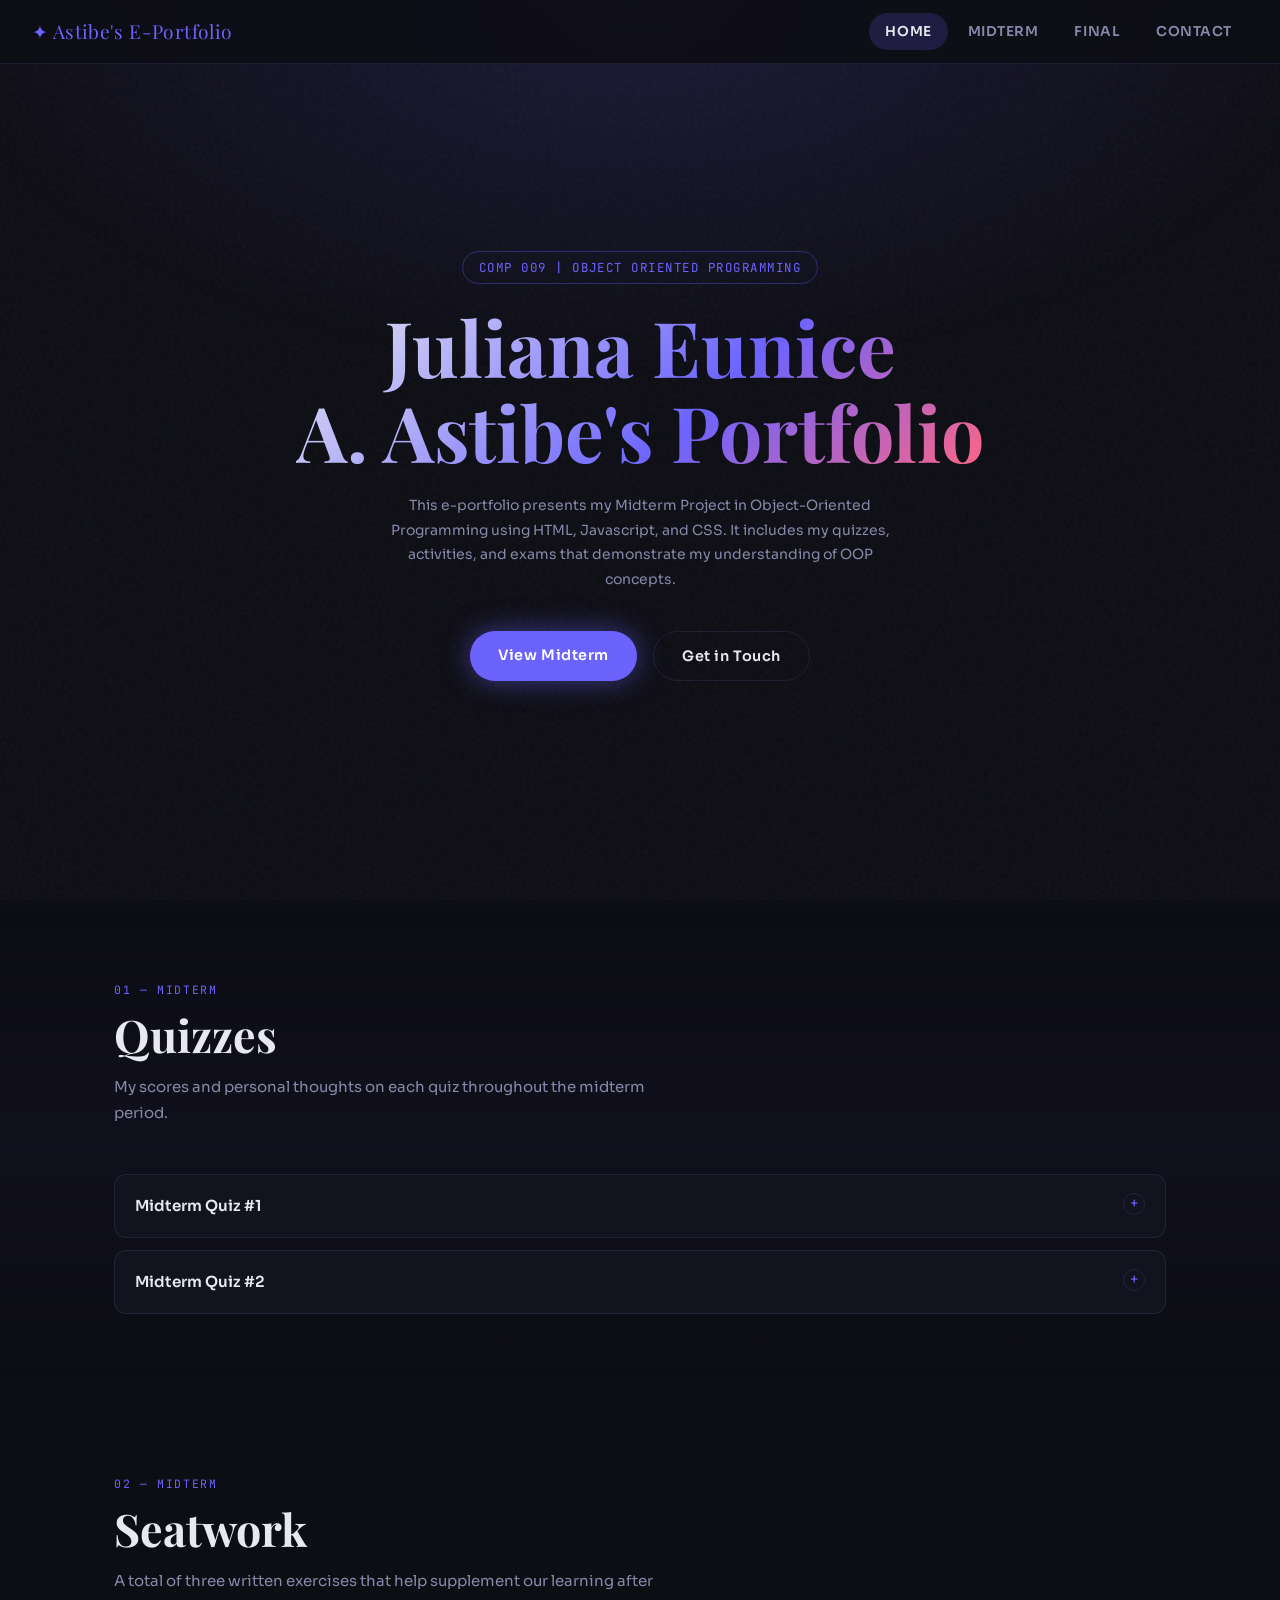
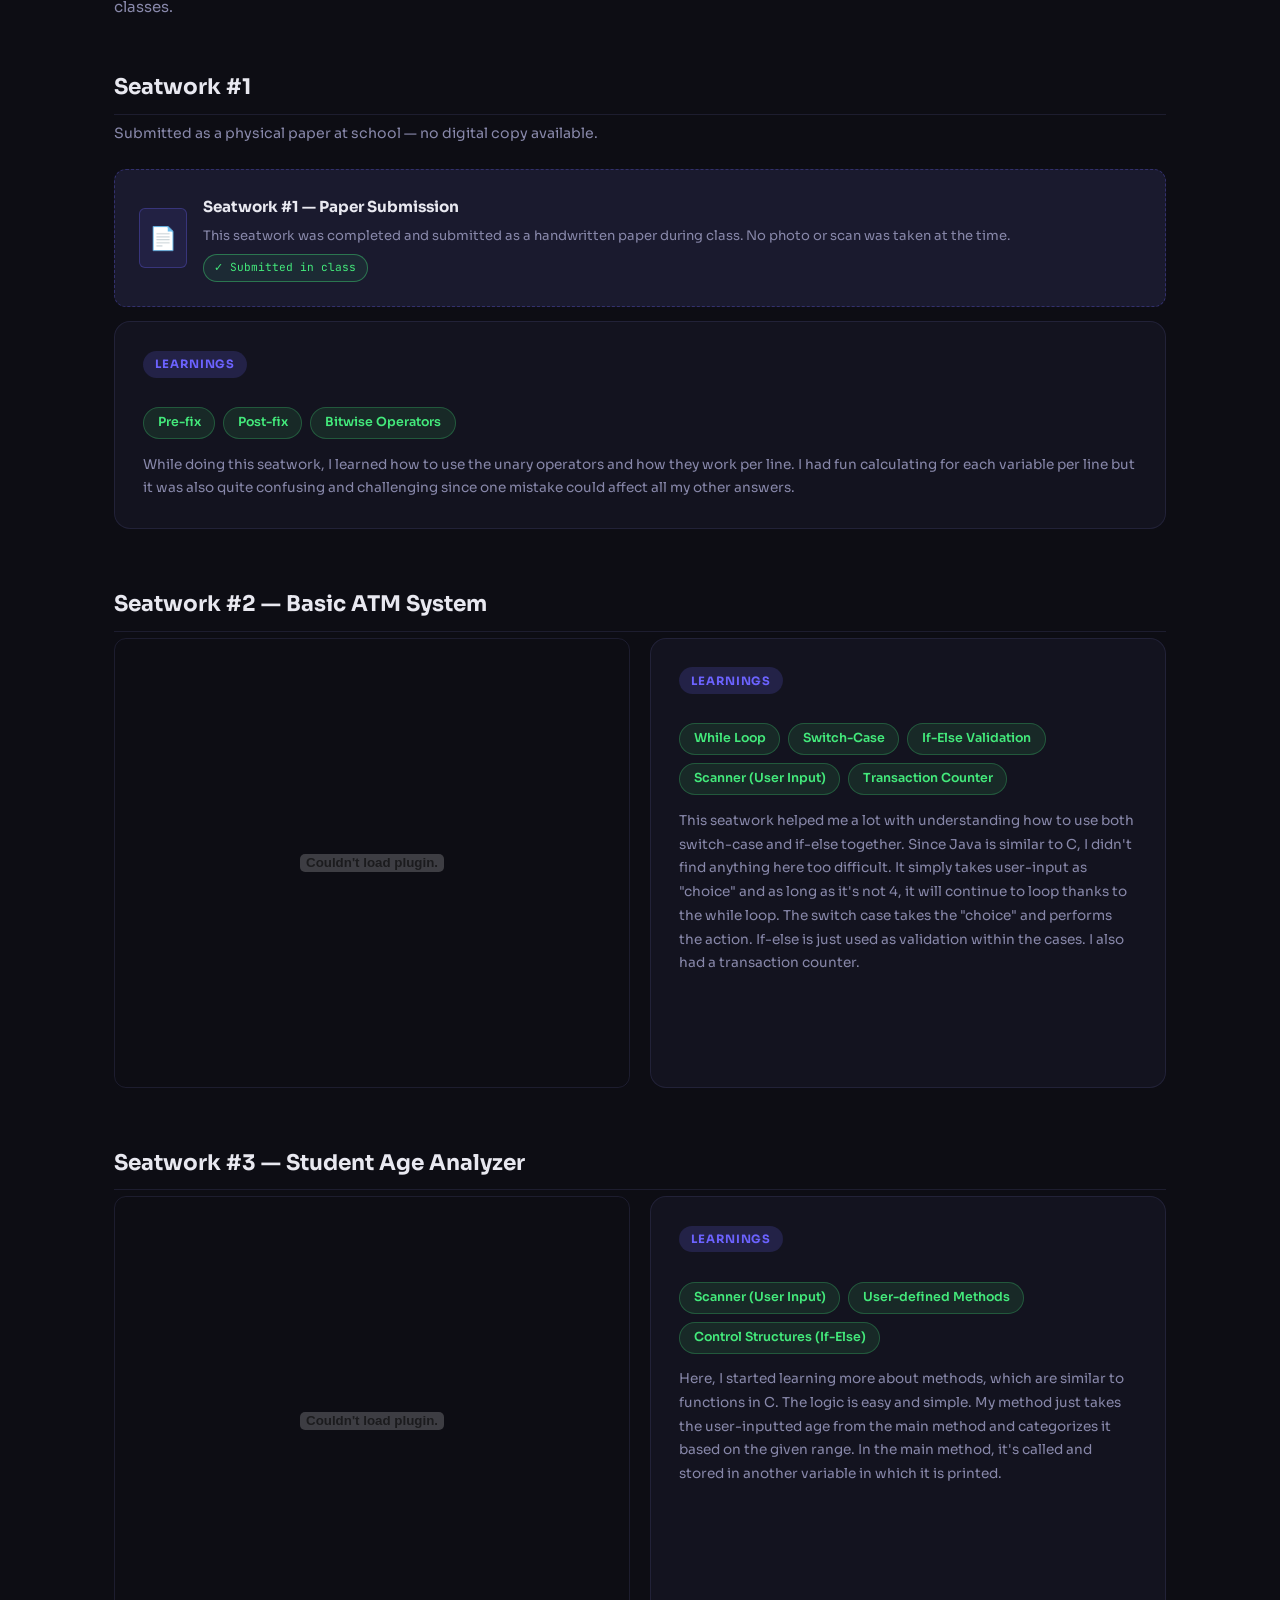
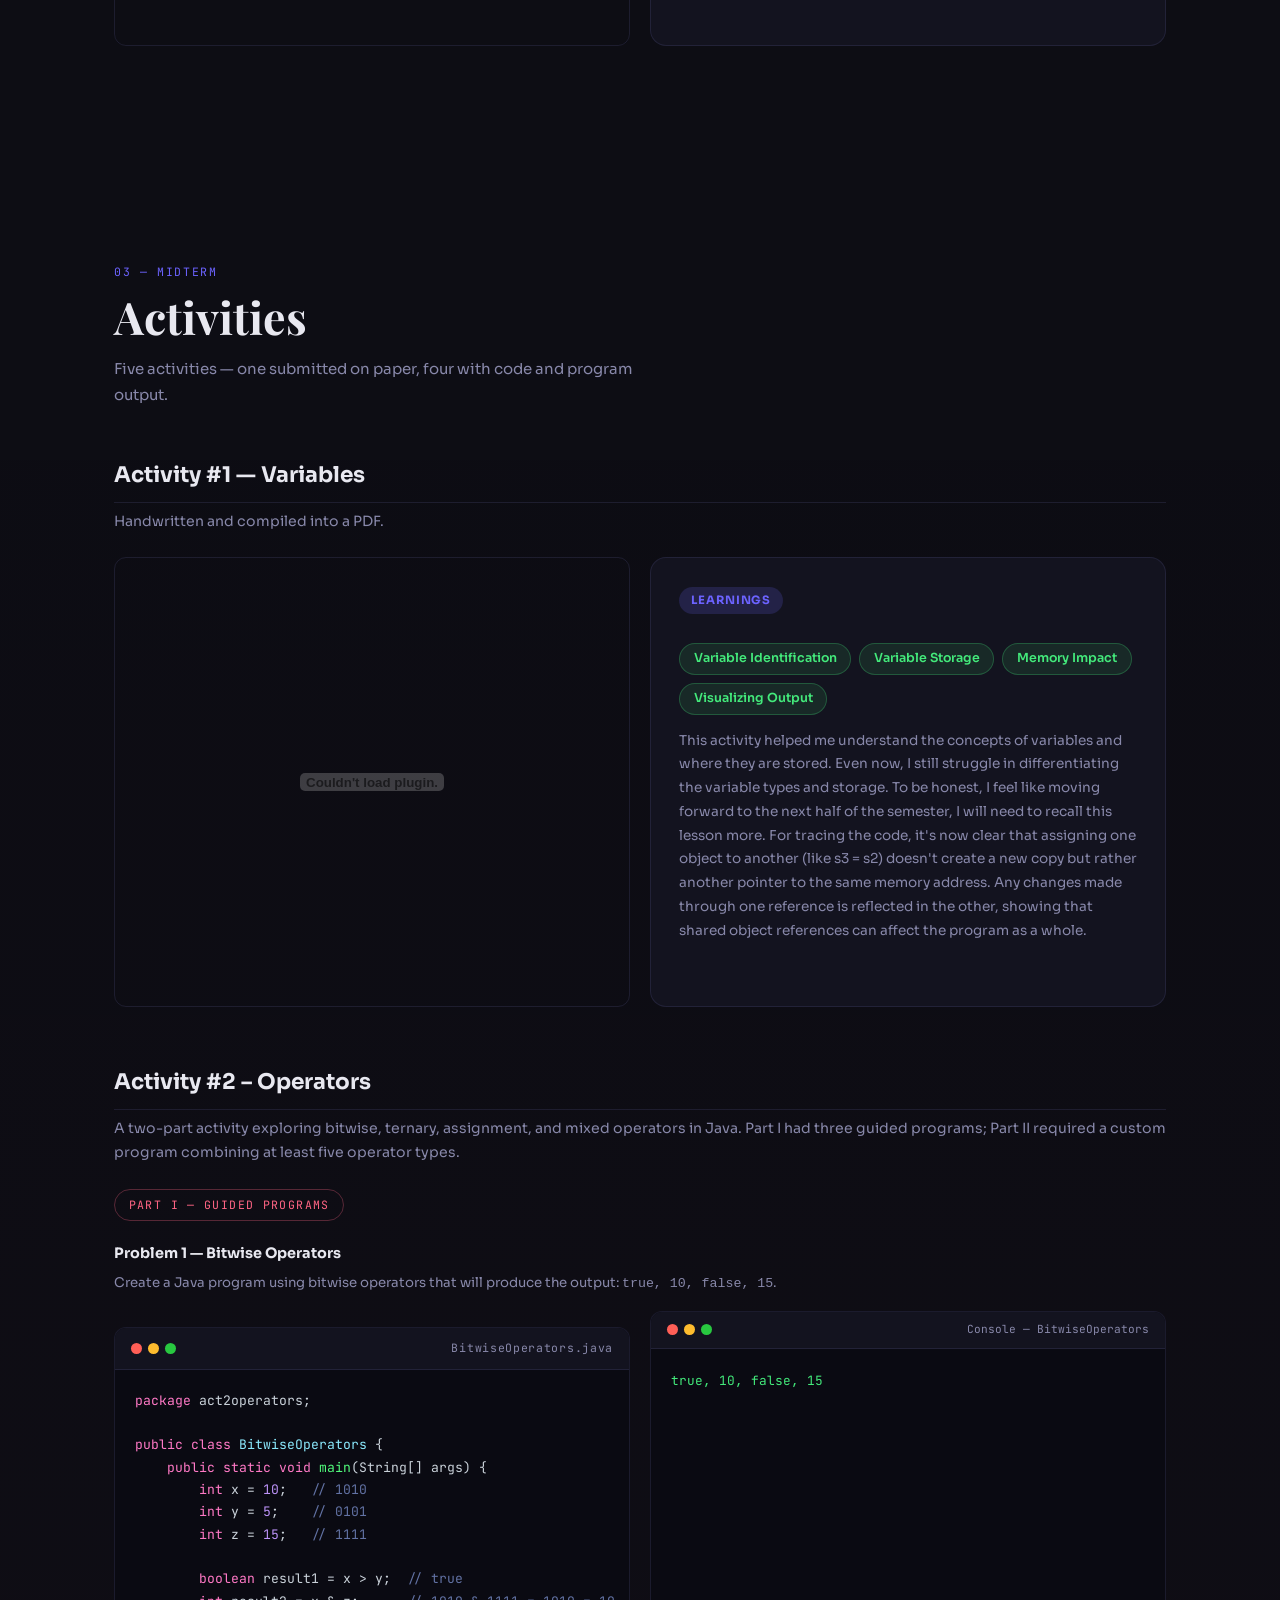
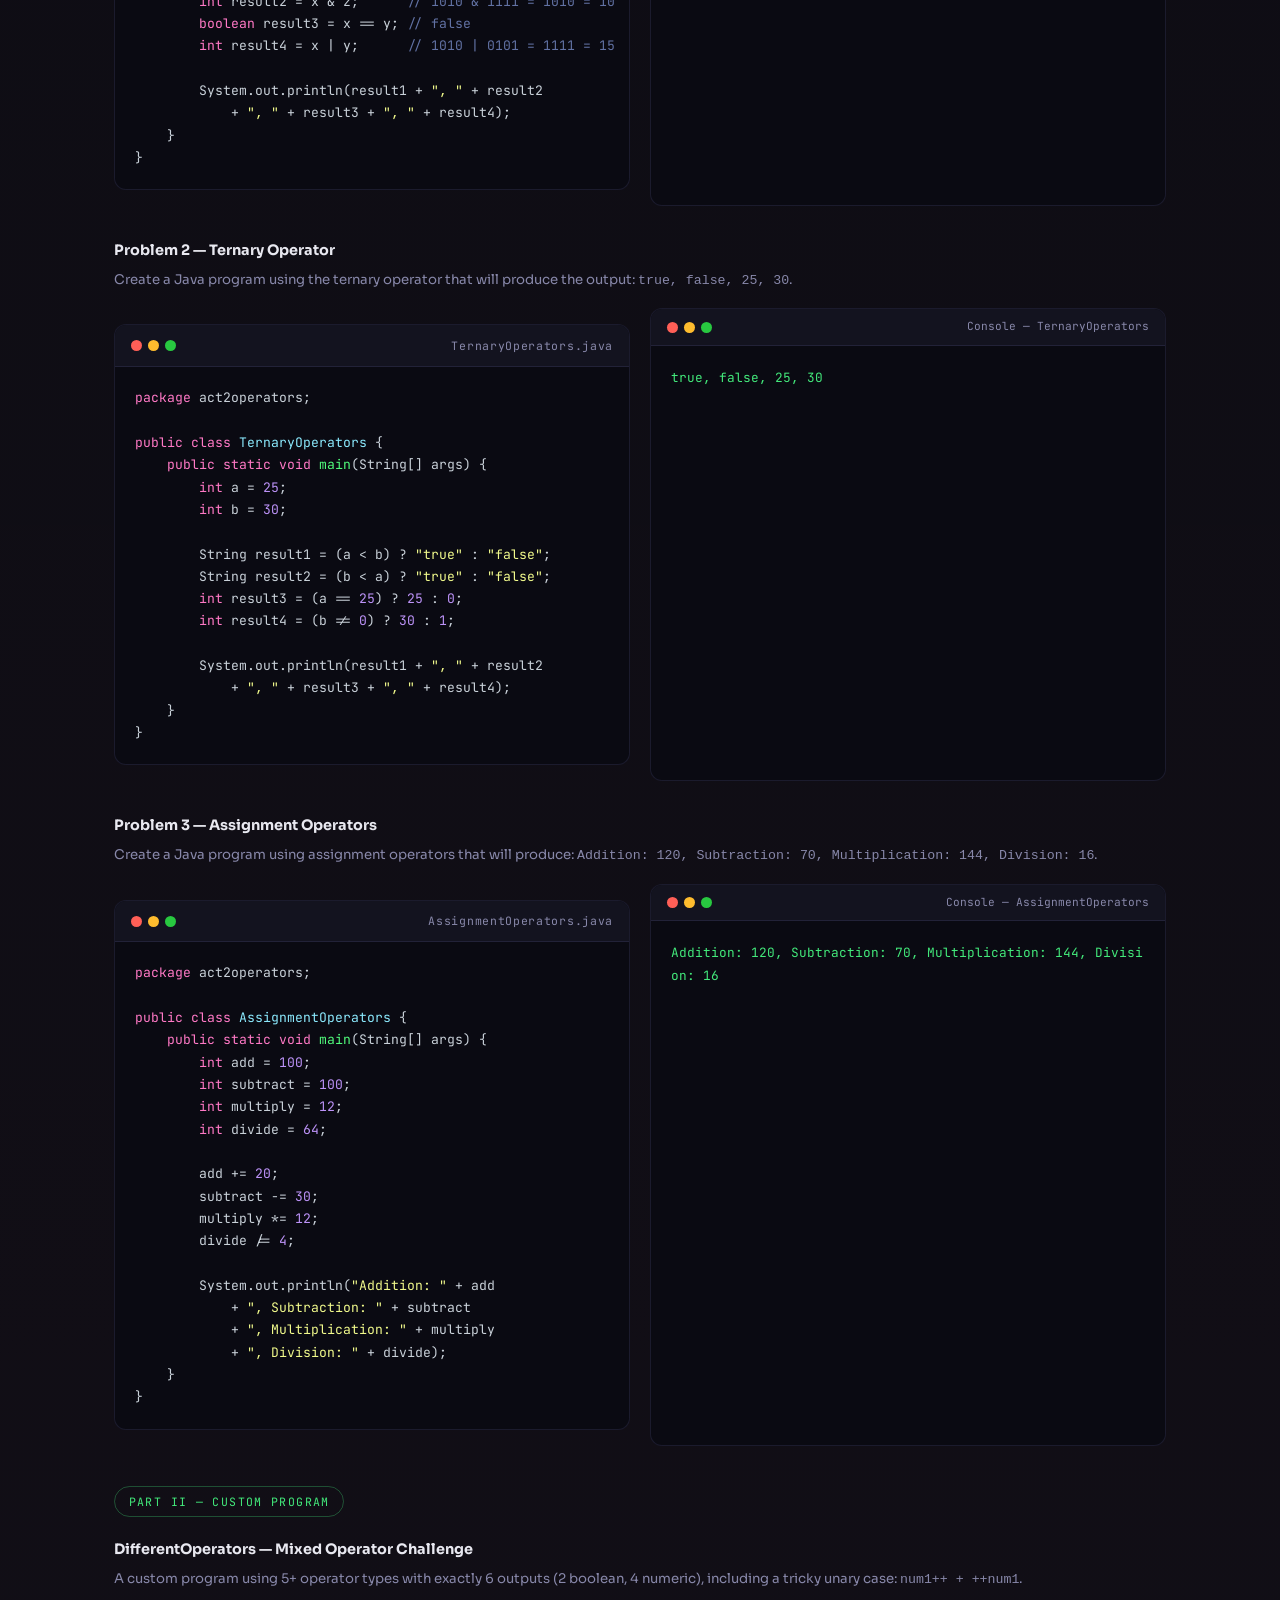
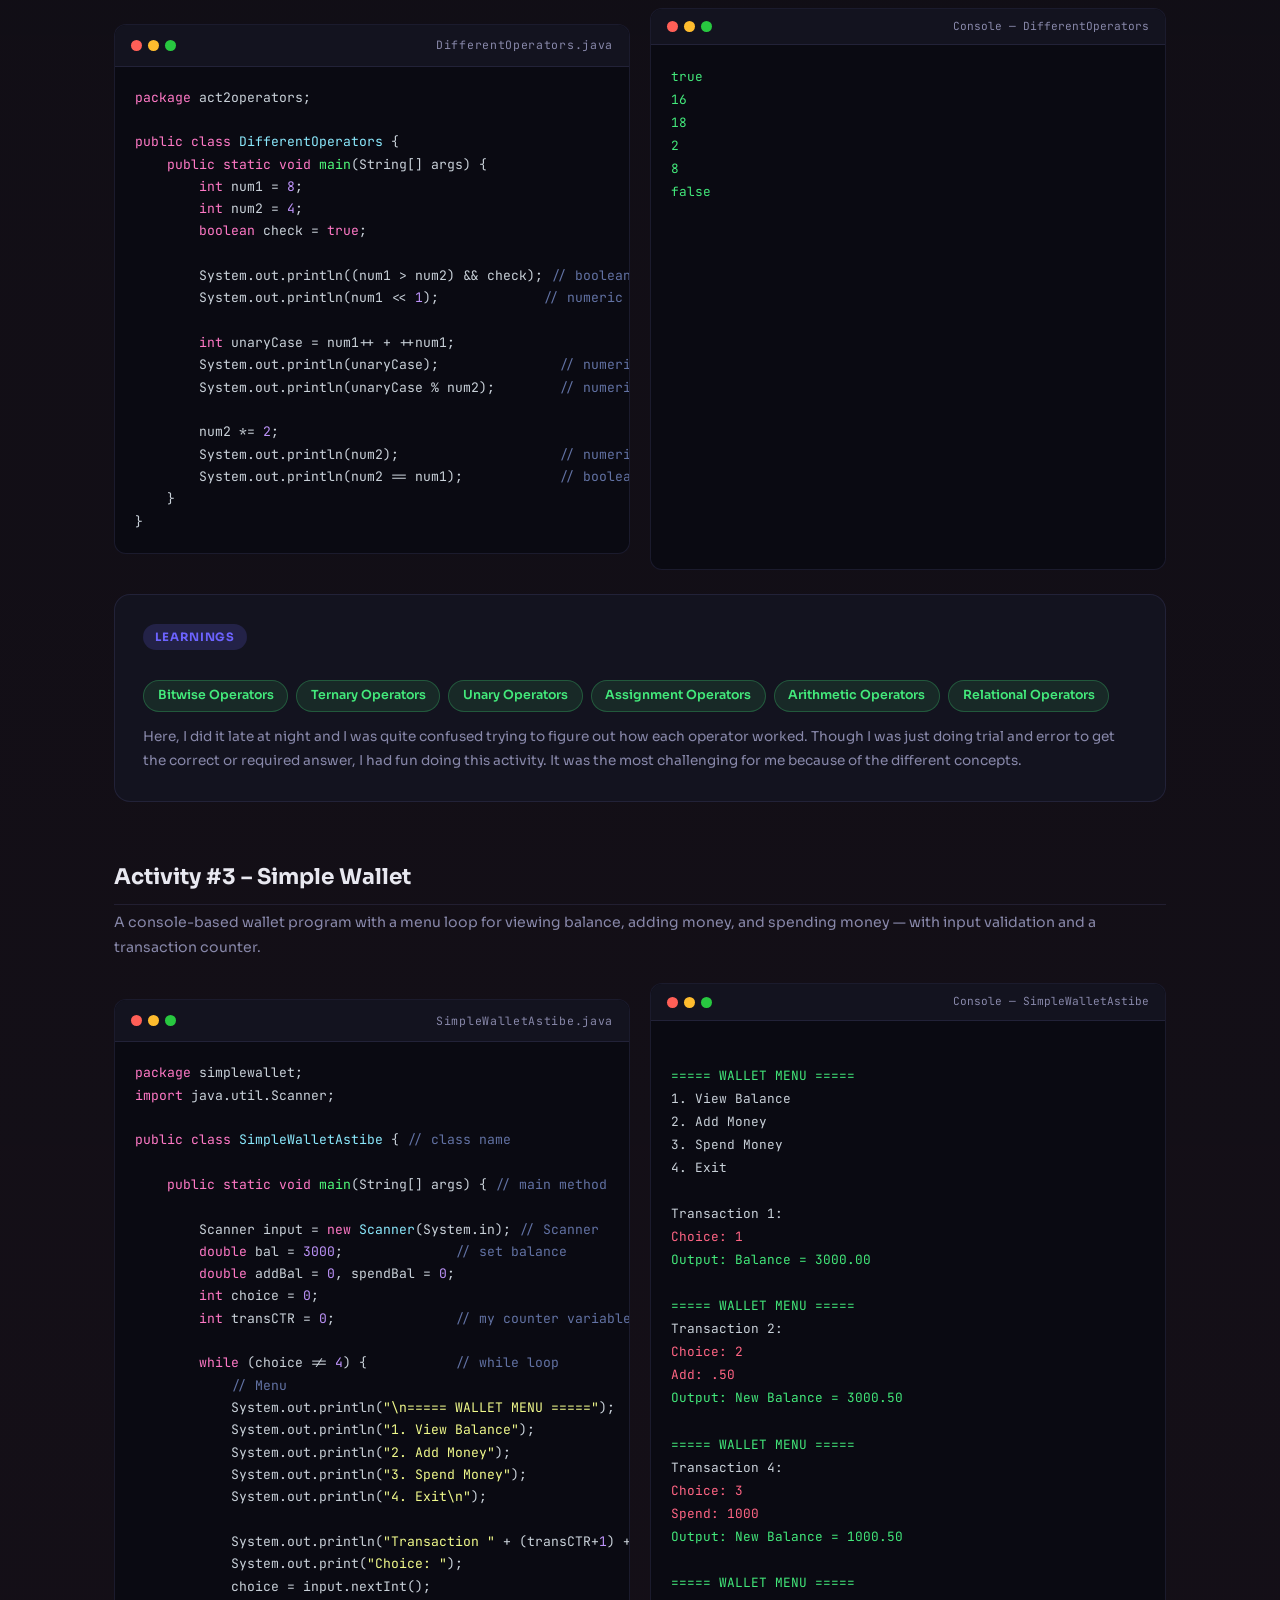
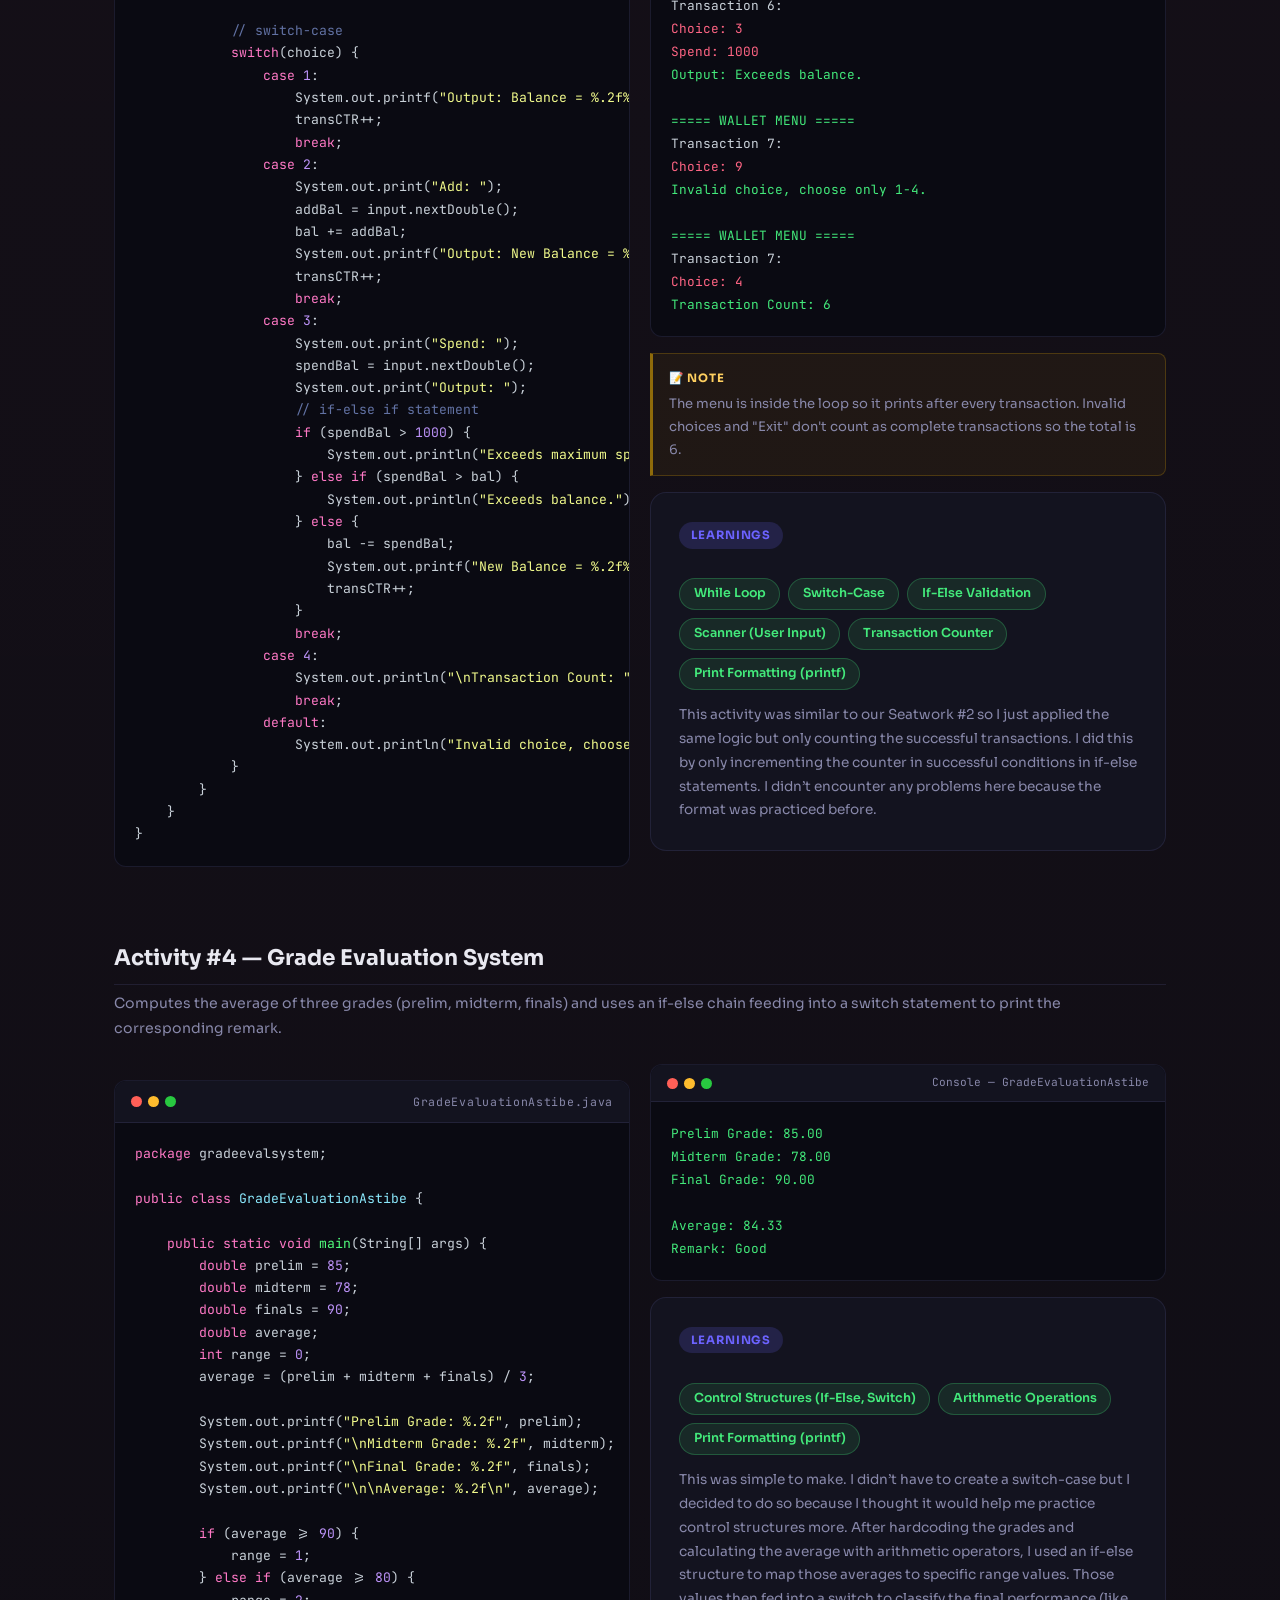
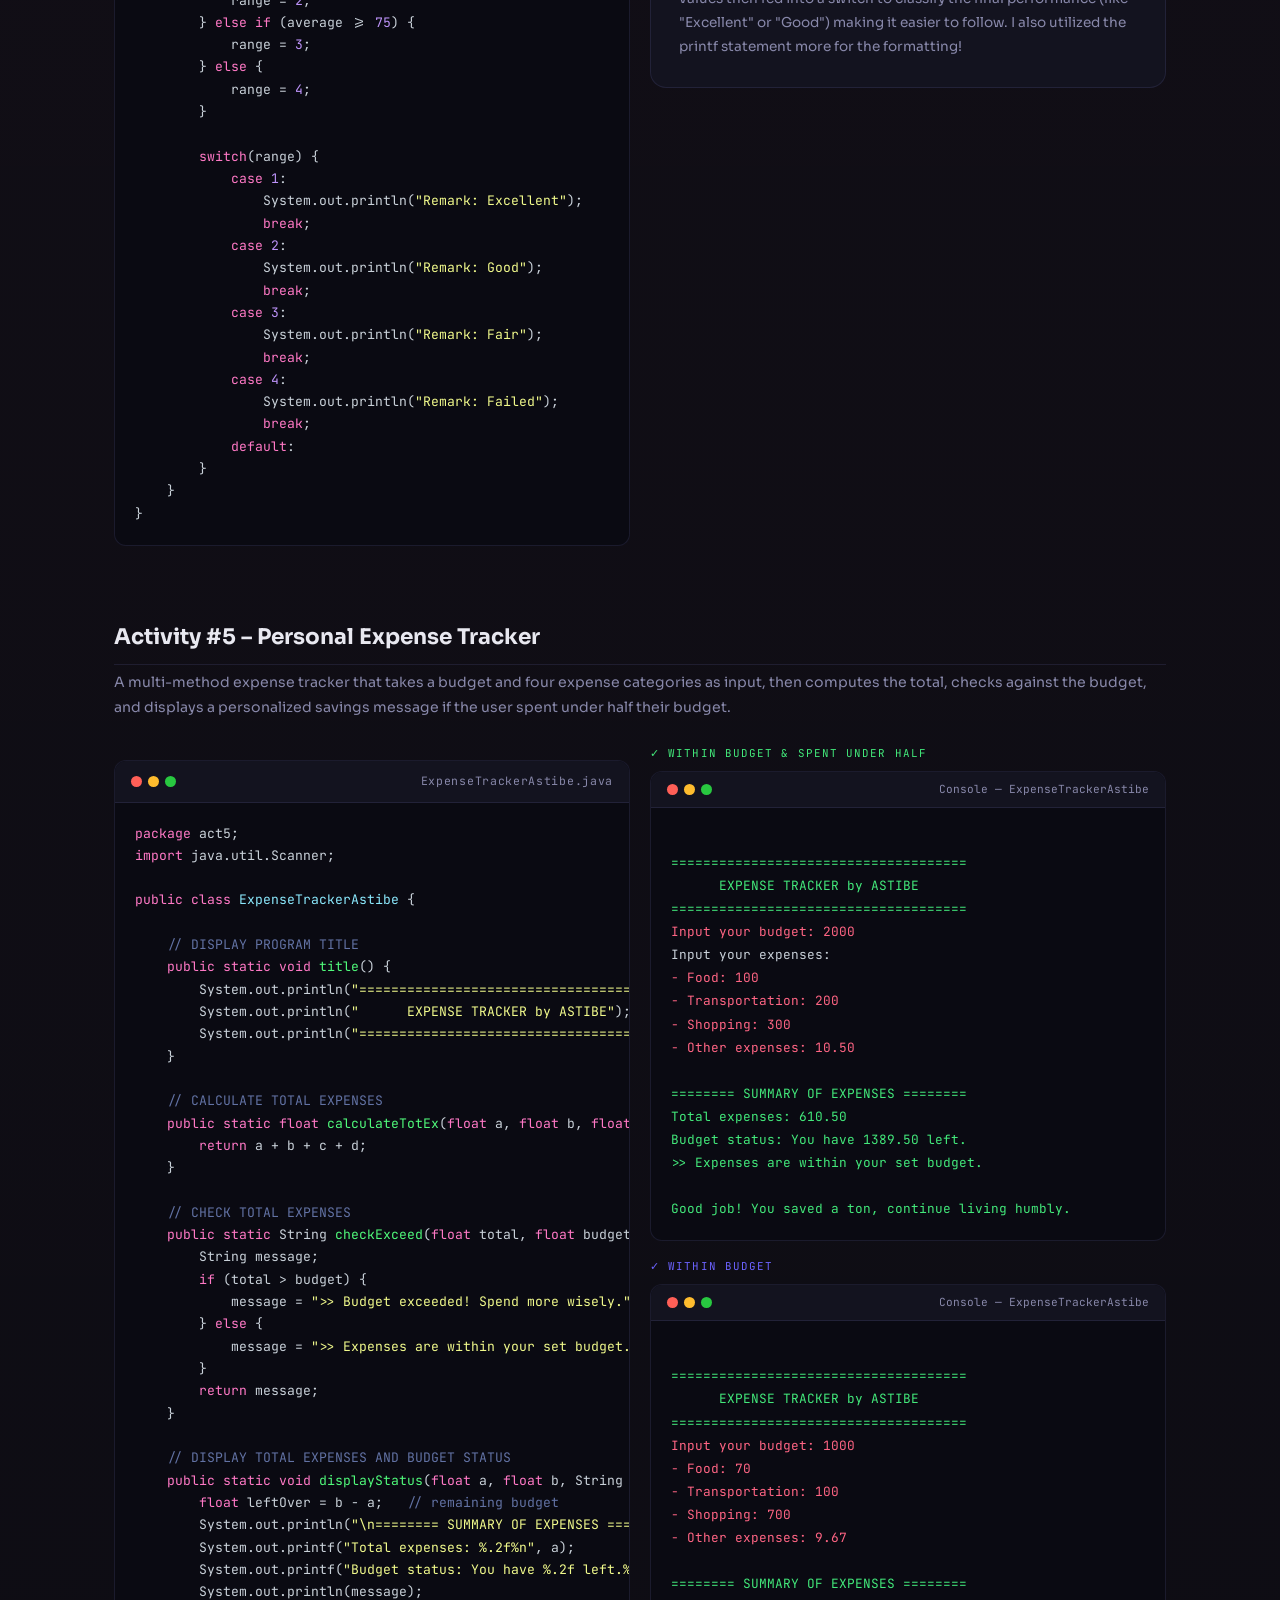
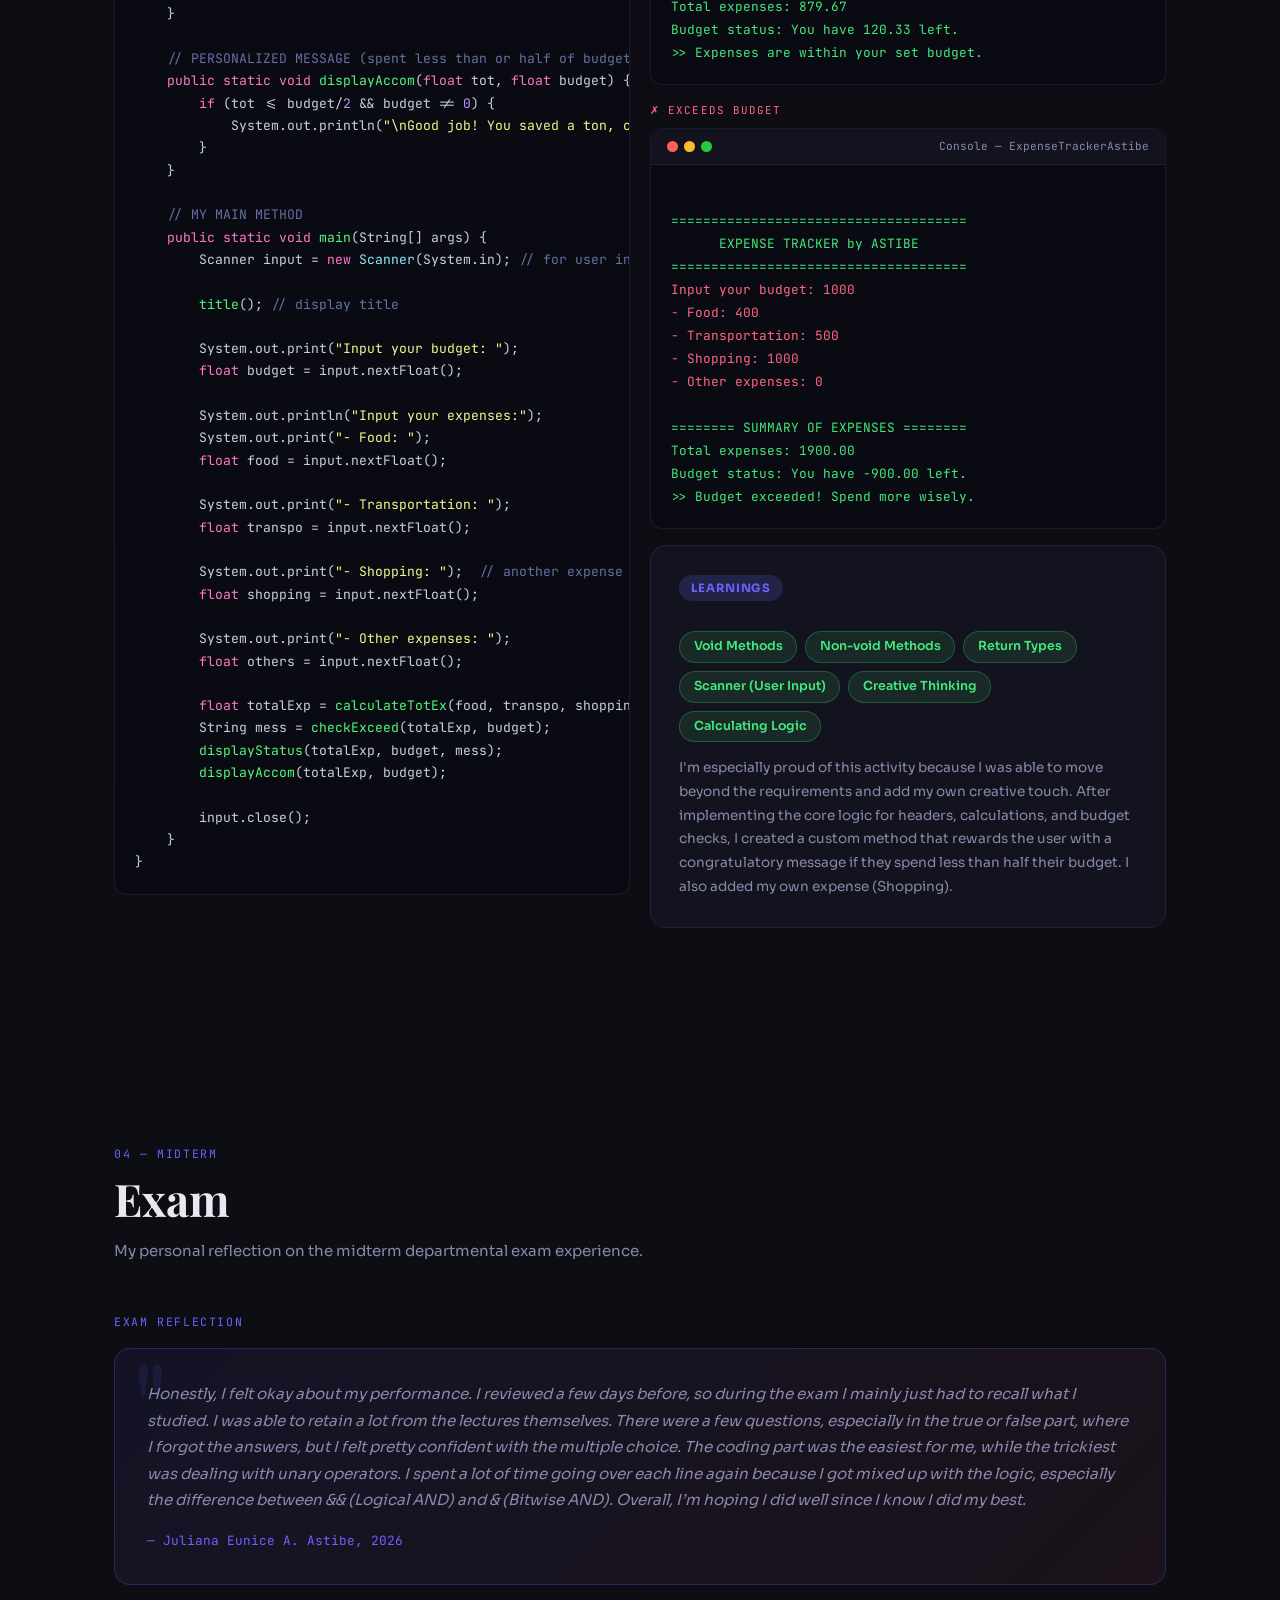
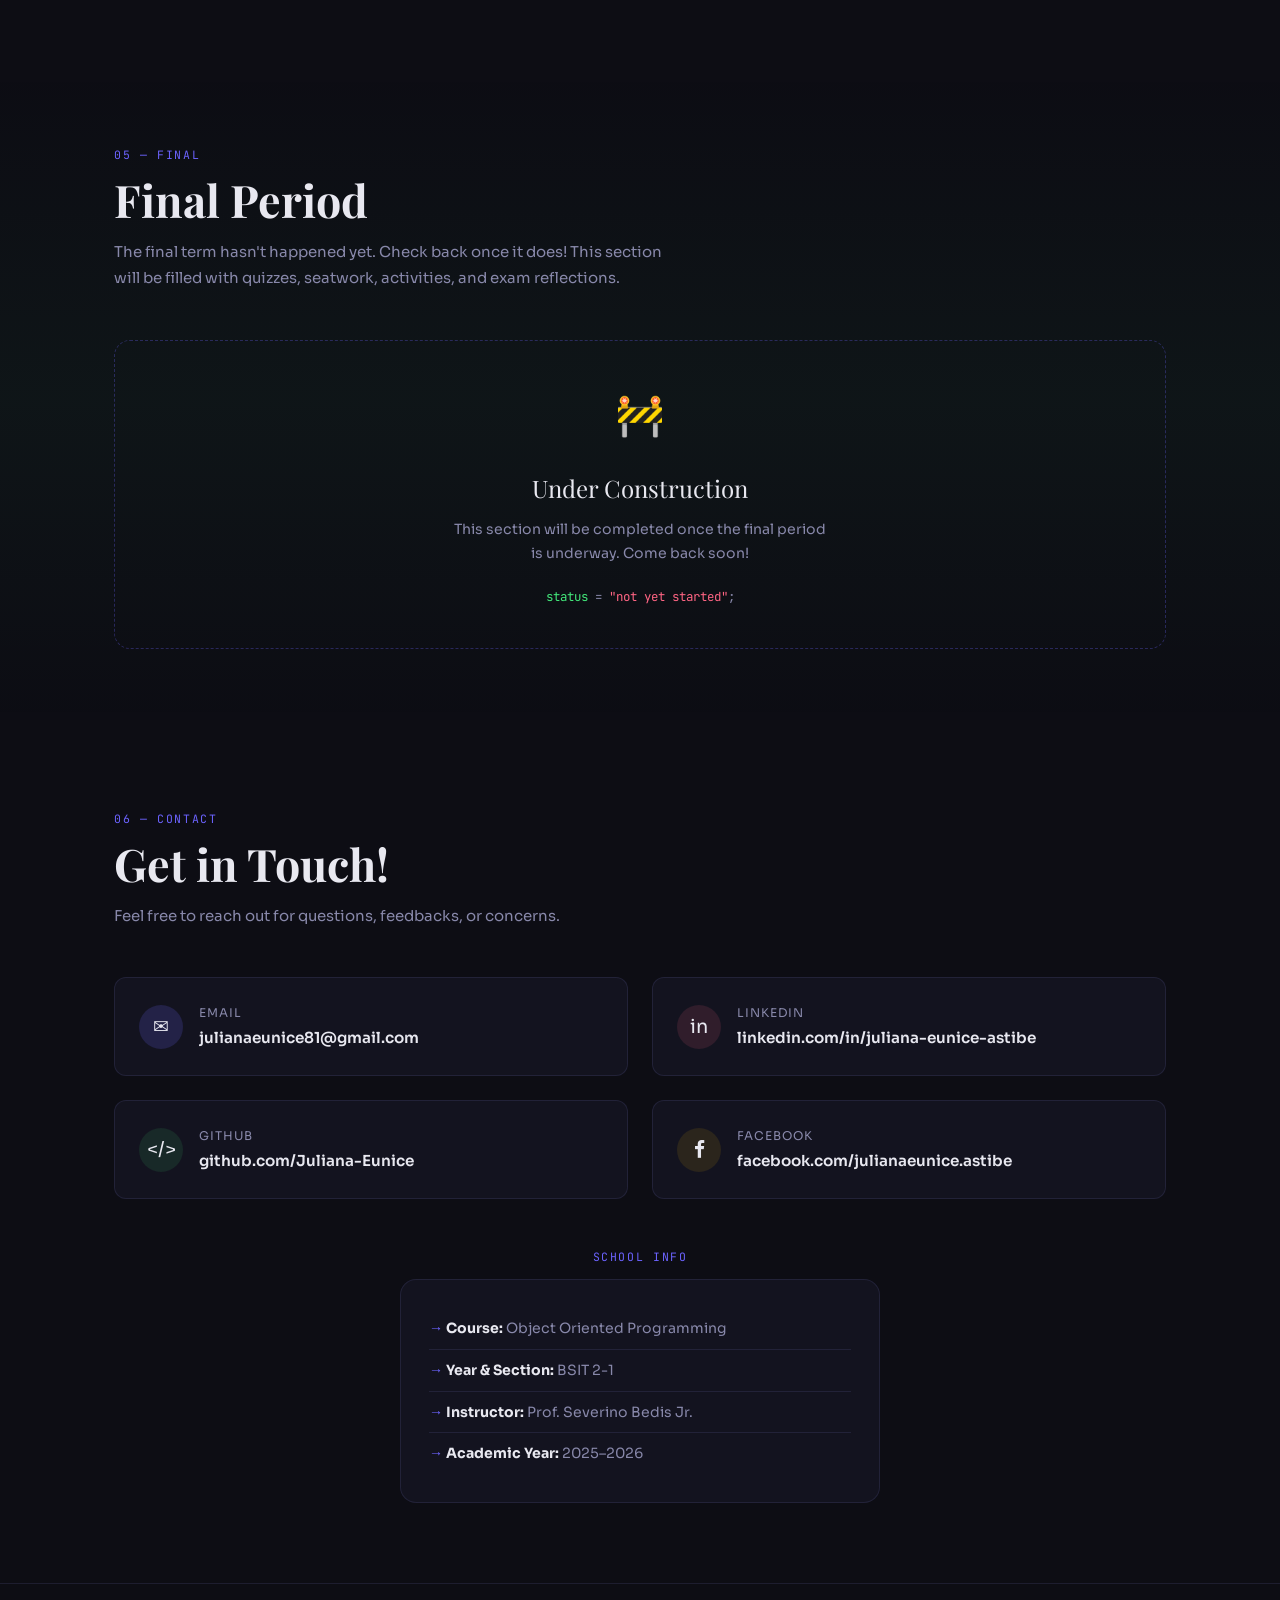
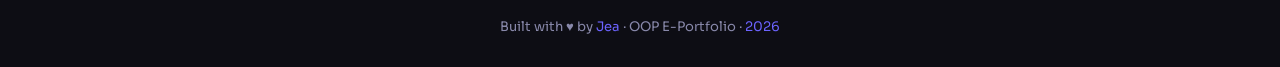
==== commit 62b036d5: "refactor: added reflections" ====
--- a/index.html
+++ b/index.html
@@ -28,8 +28,8 @@
 <section id="home">
   <div>
     <div class="hero-eyebrow">COMP 009 | OBJECT ORIENTED PROGRAMMING</div>
-    <h1 class="hero-title">Juliana Eunice A.<br>Astibe's Portfolio</h1>
-    <p class="hero-sub">This e-portfolio presents my Midterm Project in Object-Oriented Programming using HTML and CSS. It includes my quizzes, activities, and exams that demonstrate my understanding of OOP concepts.</p>
+    <h1 class="hero-title">Juliana Eunice<br>A. Astibe's Portfolio</h1>
+    <p class="hero-sub">This e-portfolio presents my Midterm Project in Object-Oriented Programming using HTML, Javascript, and CSS. It includes my quizzes, activities, and exams that demonstrate my understanding of OOP concepts.</p>
     <div class="hero-cta">
       <a href="#midterm" class="btn btn-primary">View Midterm</a>
       <a href="#contact" class="btn btn-outline">Get in Touch</a>
@@ -156,10 +156,12 @@
               <span class="learning-badge">While Loop</span>
               <span class="learning-badge">Switch-Case</span>
               <span class="learning-badge">If-Else Validation</span>
+              <span class="learning-badge">Scanner (User Input)</span>
+              <span class="learning-badge">Transaction Counter</span>
             </div>
             <p style="color:var(--muted); font-size:0.85rem; margin-top:0.85rem;">
               This seatwork helped me a lot with understanding how to use both switch-case and if-else together. Since Java is similar to C, I didn't find anything here too difficult. 
-              It simply takes user-input as "choice" and as long as it's not 4, it will continue to loop thanks to the while loop. The switch case takes the "choice" and performs the action. If-else is just used as validation within the cases.
+              It simply takes user-input as "choice" and as long as it's not 4, it will continue to loop thanks to the while loop. The switch case takes the "choice" and performs the action. If-else is just used as validation within the cases. I also had a transaction counter.
             </p>
           </div>
 
@@ -218,7 +220,8 @@
               <span class="learning-badge">Visualizing Output</span>
             </div>
             <p style="color:var(--muted); font-size:0.85rem; margin-top:0.85rem;">
-              Write your reflection here! For example: "This seatwork helped me understand how to handle user balance updates in a real-world scenario."
+              This activity helped me understand the concepts of variables and where they are stored. Even now, I still struggle in differentiating the variable types and storage. To be honest, I feel like moving forward to the next half of the semester, I will need to recall this lesson more.
+              For tracing the code, it's now clear that assigning one object to another (like s3 = s2) doesn't create a new copy but rather another pointer to the same memory address. Any changes made through one reference is reflected in the other, showing that shared object references can affect the program as a whole.
             </p>
           </div>
         </div>
@@ -377,14 +380,16 @@
         <div class="card" style="margin-top:1rem;">
           <div class="card-tag">Learnings</div>
           <div class="learnings">
-            <span class="learning-badge">Bitwise &amp; | operators</span>
-            <span class="learning-badge">Ternary operator</span>
-            <span class="learning-badge">Assignment shortcuts</span>
-            <span class="learning-badge">Left shift &lt;&lt;</span>
-            <span class="learning-badge">Tricky unary (post/pre)</span>
-            <span class="learning-badge">Logical &amp;&amp; with boolean</span>
-          </div>
-          <p style="color:var(--muted); font-size:0.85rem; margin-top:0.85rem;">Write your reflection on what you learned from this activity.</p>
+            <span class="learning-badge">Bitwise Operators</span>
+            <span class="learning-badge">Ternary Operators</span>
+            <span class="learning-badge">Unary Operators</span>
+            <span class="learning-badge">Assignment Operators</span>
+            <span class="learning-badge">Arithmetic Operators</span>
+            <span class="learning-badge">Relational Operators</span>
+          </div>
+          <p style="color:var(--muted); font-size:0.85rem; margin-top:0.85rem;">Here, I did it late at night and I was quite confused trying to figure out how each operator worked.
+            Though I was just doing trial and error to get the correct or required answer, I had fun doing this activity. It was the most challenging for me because of the different concepts.
+          </p>
         </div>
       </div>
 
@@ -516,14 +521,14 @@
             <div class="card" style="margin-top:0;">
               <div class="card-tag">Learnings</div>
               <div class="learnings">
-                <span class="learning-badge">while loop</span>
-                <span class="learning-badge">switch-case</span>
-                <span class="learning-badge">if-else if</span>
-                <span class="learning-badge">Input validation</span>
-                <span class="learning-badge">Transaction counter</span>
-                <span class="learning-badge">printf formatting</span>
+                <span class="learning-badge">While Loop</span>
+                <span class="learning-badge">Switch-Case</span>
+                <span class="learning-badge">If-Else Validation</span>
+                <span class="learning-badge">Scanner (User Input)</span>
+                <span class="learning-badge">Transaction Counter</span>
+                <span class="learning-badge">Print Formatting (printf)</span>
               </div>
-              <p style="color:var(--muted); font-size:0.85rem; margin-top:0.85rem;">Write your reflection on what you learned from this activity.</p>
+              <p style="color:var(--muted); font-size:0.85rem; margin-top:0.85rem;">This activity was similar to our Seatwork #2 so I just applied the same logic but only counting the successful transactions. I did this by only incrementing the counter in successful conditions in if-else statements. I didn’t encounter any problems here because the format was practiced before.</p>
             </div>
           </div>
         </div>
@@ -597,13 +602,12 @@
             <div class="card" style="margin-top:0;">
               <div class="card-tag">Learnings</div>
               <div class="learnings">
-                <span class="learning-badge">if-else chain</span>
-                <span class="learning-badge">switch-case</span>
-                <span class="learning-badge">printf formatting</span>
-                <span class="learning-badge">Average computation</span>
-                <span class="learning-badge">Range mapping</span>
+                <span class="learning-badge">Control Structures (If-Else, Switch)</span>
+                <span class="learning-badge">Arithmetic Operations</span>
+                <span class="learning-badge">Print Formatting (printf)</span>
               </div>
-              <p style="color:var(--muted); font-size:0.85rem; margin-top:0.85rem;">Write your reflection on what you learned from this activity.</p>
+              <p style="color:var(--muted); font-size:0.85rem; margin-top:0.85rem;">This was simple to make. I didn’t have to create a switch-case but I decided to do so because I thought it would help me practice control structures more. After hardcoding the grades and calculating the average with arithmetic operators, 
+                I used an if-else structure to map those averages to specific range values. Those values then fed into a switch to classify the final performance (like "Excellent" or "Good") making it easier to follow. I also utilized the printf statement more for the formatting!</p>
             </div>
           </div>
         </div>
@@ -761,14 +765,15 @@
             <div class="card" style="margin-top:0;">
               <div class="card-tag">Learnings</div>
               <div class="learnings">
-                <span class="learning-badge">Multiple static methods</span>
-                <span class="learning-badge">Return types</span>
-                <span class="learning-badge">float input</span>
-                <span class="learning-badge">Budget logic</span>
-                <span class="learning-badge">Conditional messages</span>
-                <span class="learning-badge">Method calls in main</span>
+                <span class="learning-badge">Void Methods</span>
+                <span class="learning-badge">Non-void Methods</span>
+                <span class="learning-badge">Return Types</span>
+                <span class="learning-badge">Scanner (User Input)</span>
+                <span class="learning-badge">Creative Thinking</span>
+                <span class="learning-badge">Calculating Logic</span>
               </div>
-              <p style="color:var(--muted); font-size:0.85rem; margin-top:0.85rem;">Write your reflection on what you learned from this activity.</p>
+              <p style="color:var(--muted); font-size:0.85rem; margin-top:0.85rem;">I'm especially proud of this activity because I was able to move beyond the requirements and add my own creative touch. After implementing the core logic for headers, calculations, and budget checks,
+                 I created a custom method that rewards the user with a congratulatory message if they spend less than half their budget. I also added my own expense (Shopping).</p>
             </div>
           </div>
         </div>
@@ -787,7 +792,7 @@
       <!-- Reflection -->
       <div class="section-label" style="margin-bottom:1rem;">Exam Reflection</div>
       <div class="reflection">
-        <p>Write your midterm exam reflection here. How did you feel going into it? Which questions were straightforward, and which ones stumped you? What topics would you revisit before the final period? Honest reflections — even on mistakes — show growth and self-awareness.</p>
+        <p>Honestly, I felt okay about my performance. I reviewed a few days before, so during the exam I mainly just had to recall what I studied. I was able to retain a lot from the lectures themselves. There were a few questions, especially in the true or false part, where I forgot the answers, but I felt pretty confident with the multiple choice. The coding part was the easiest for me, while the trickiest was dealing with unary operators. I spent a lot of time going over each line again because I got mixed up with the logic, especially the difference between && (Logical AND) and & (Bitwise AND). Overall, I’m hoping I did well since I know I did my best.</p>
         <div class="reflection-meta">— Juliana Eunice A. Astibe, 2026</div>
       </div>
 
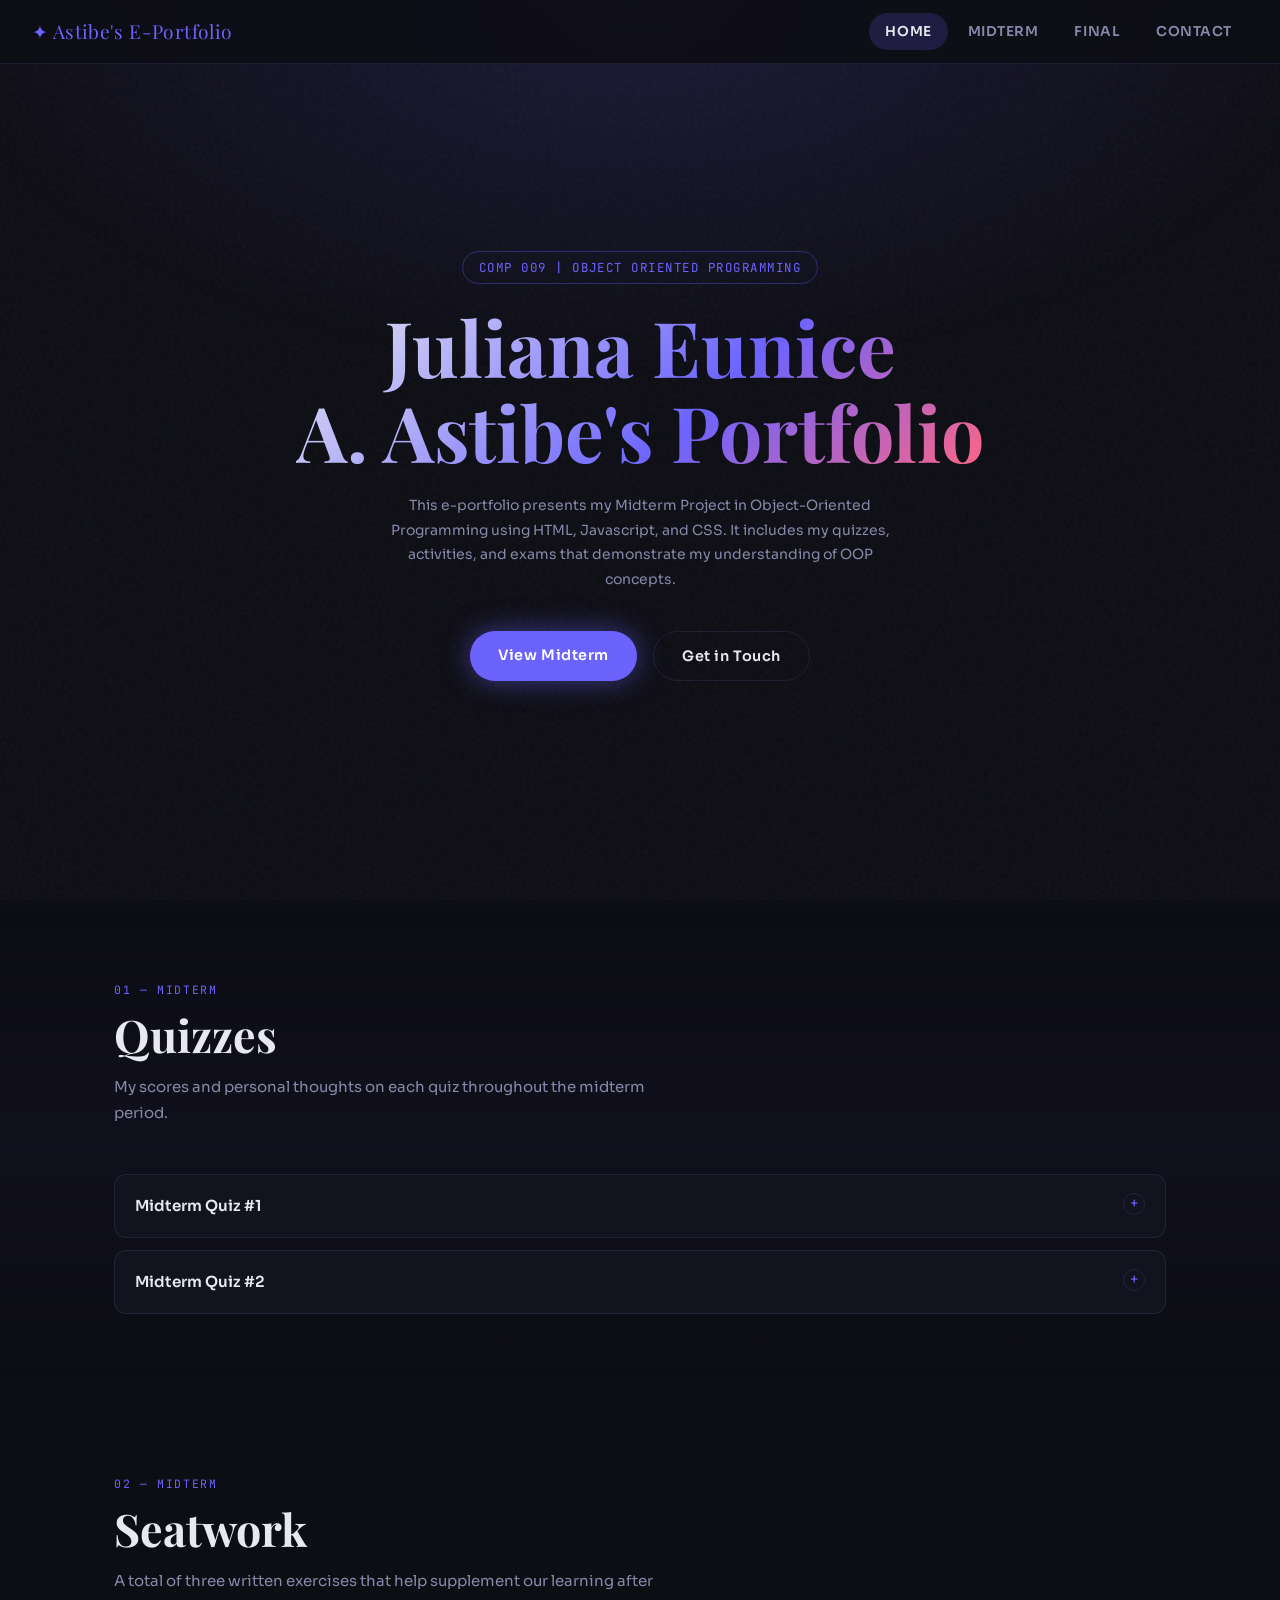
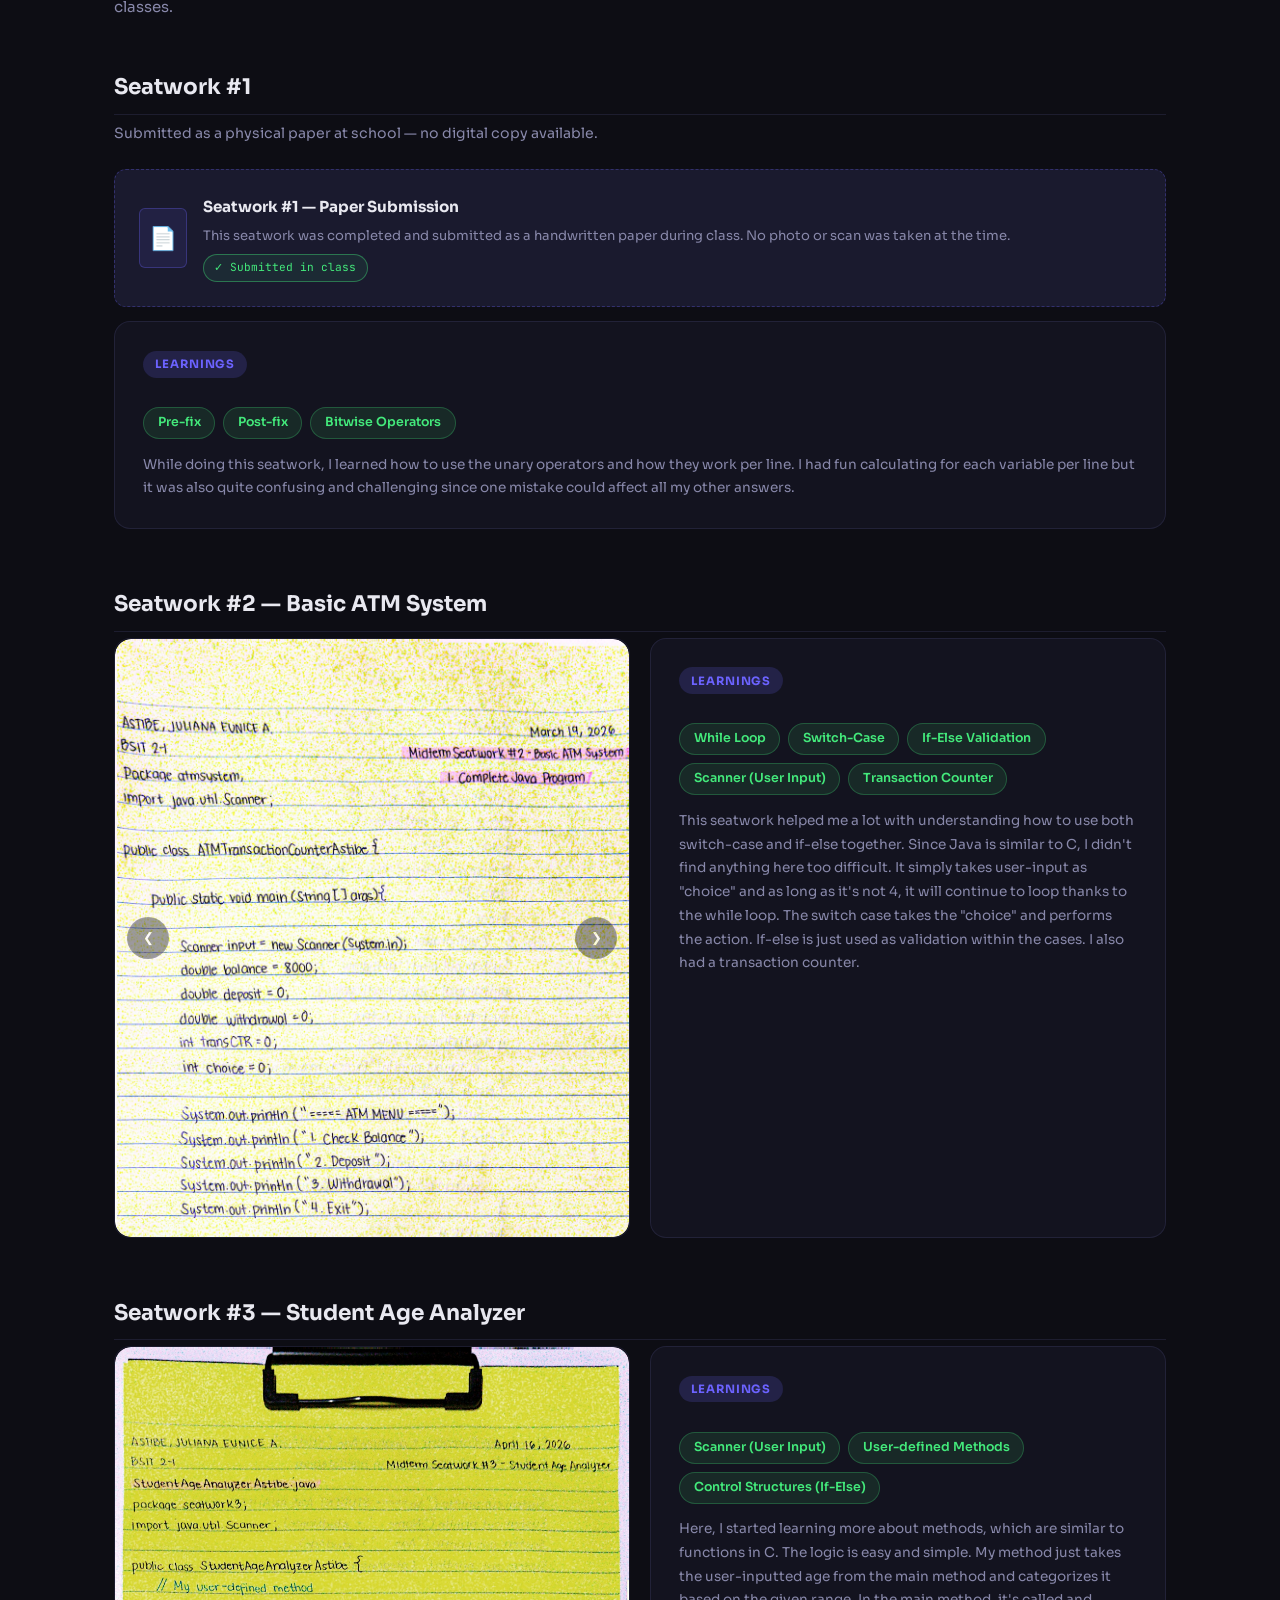
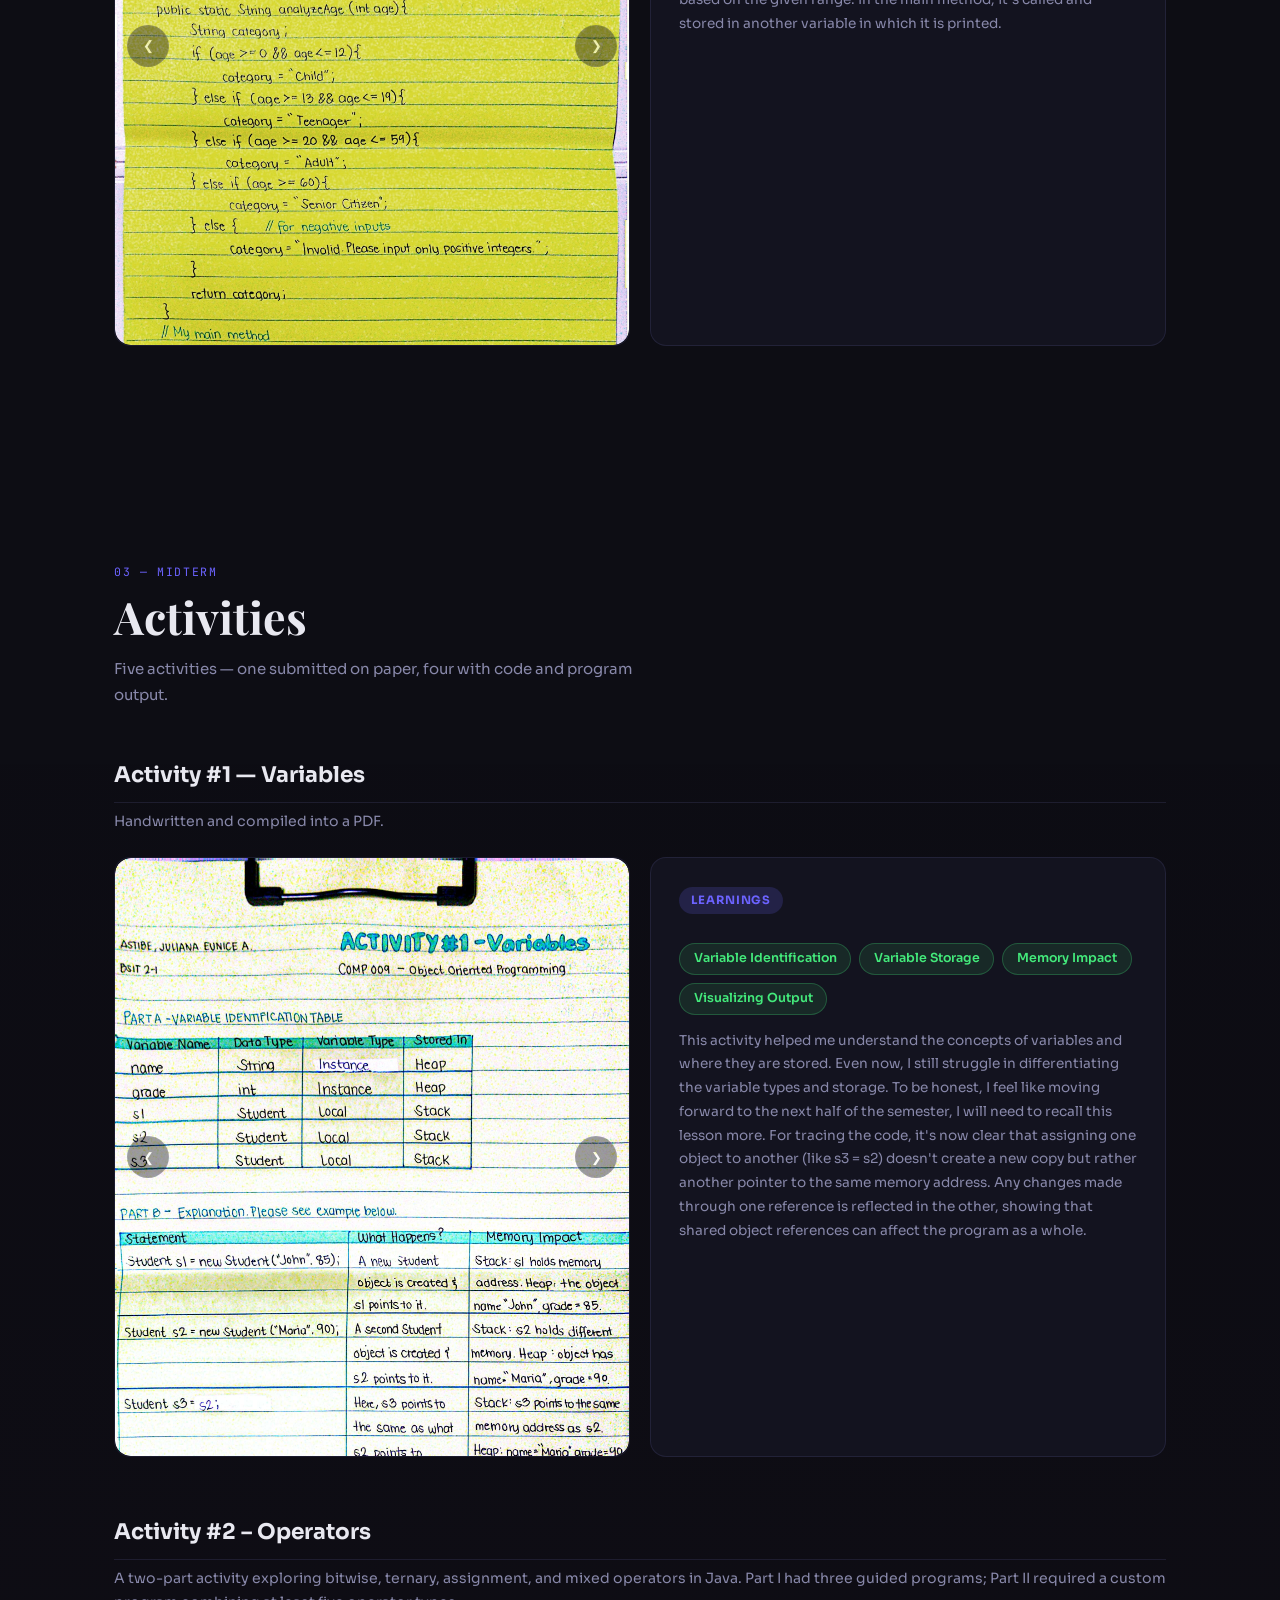
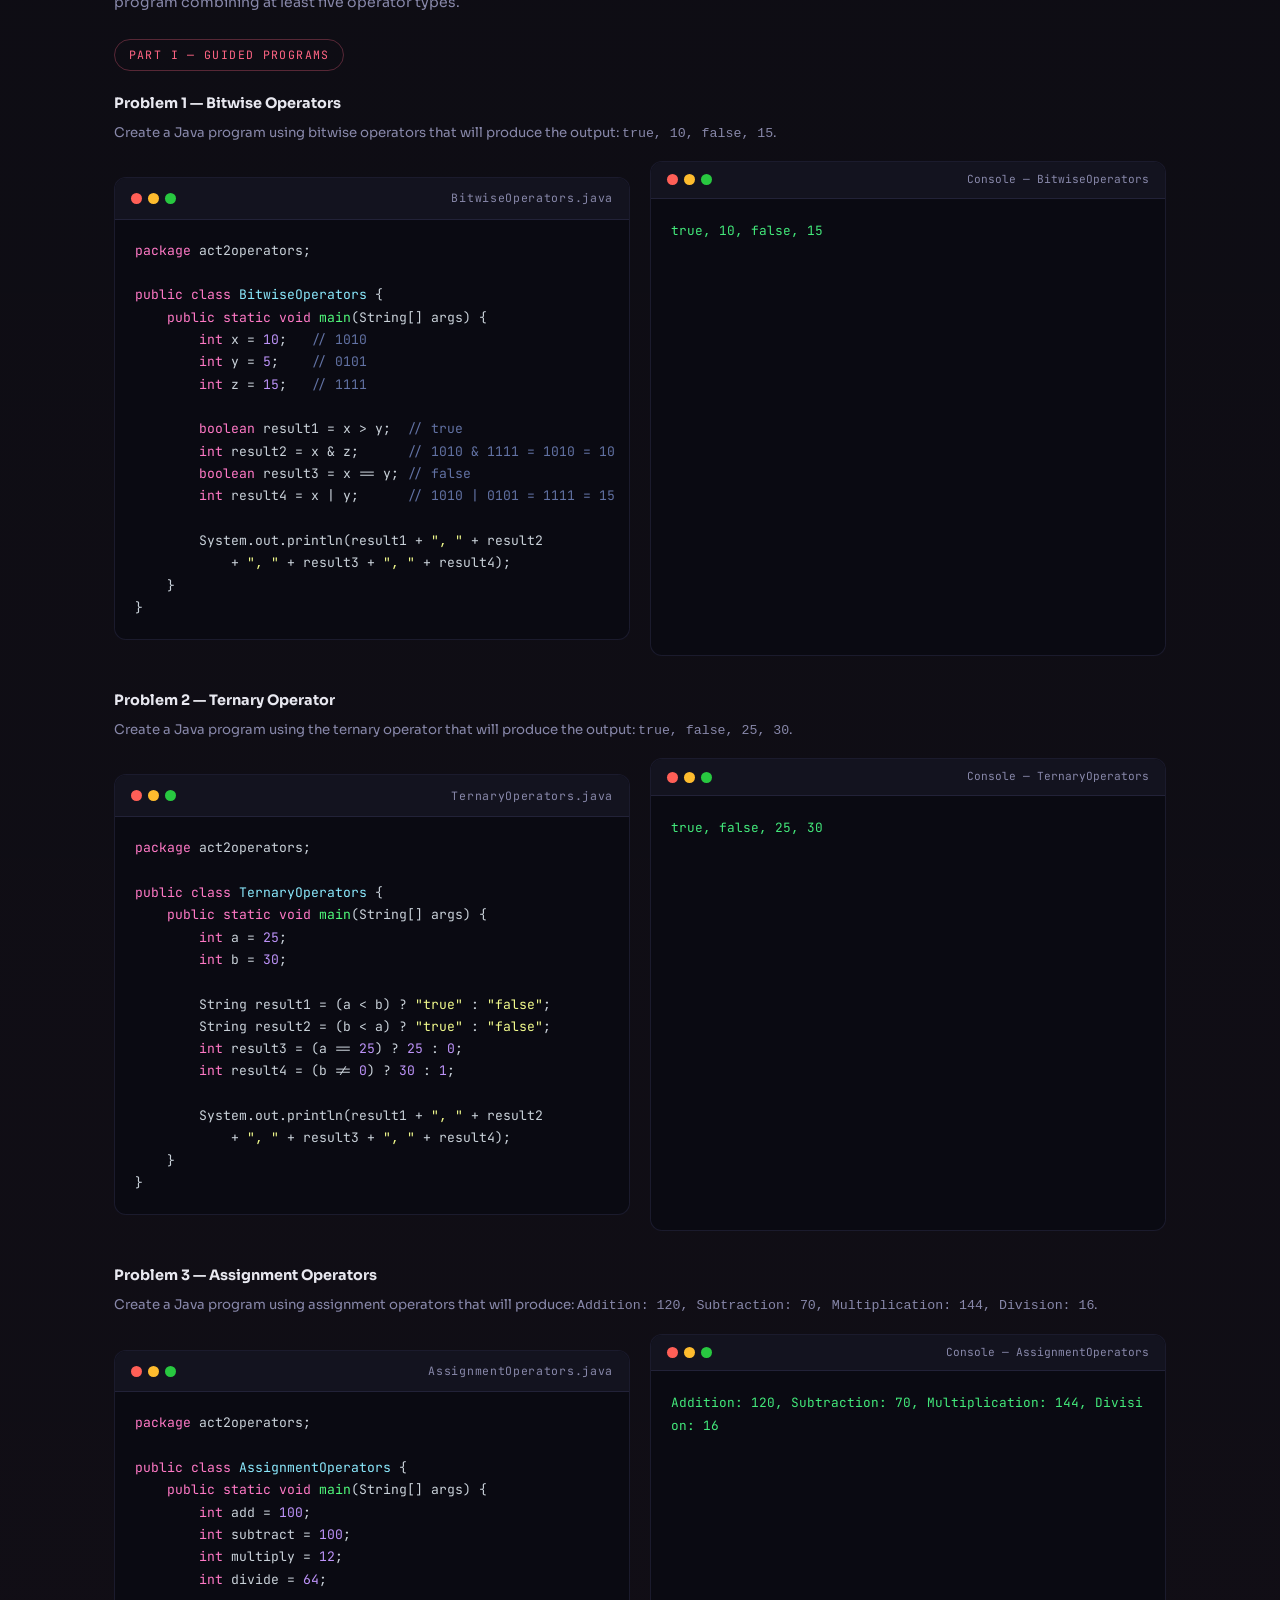
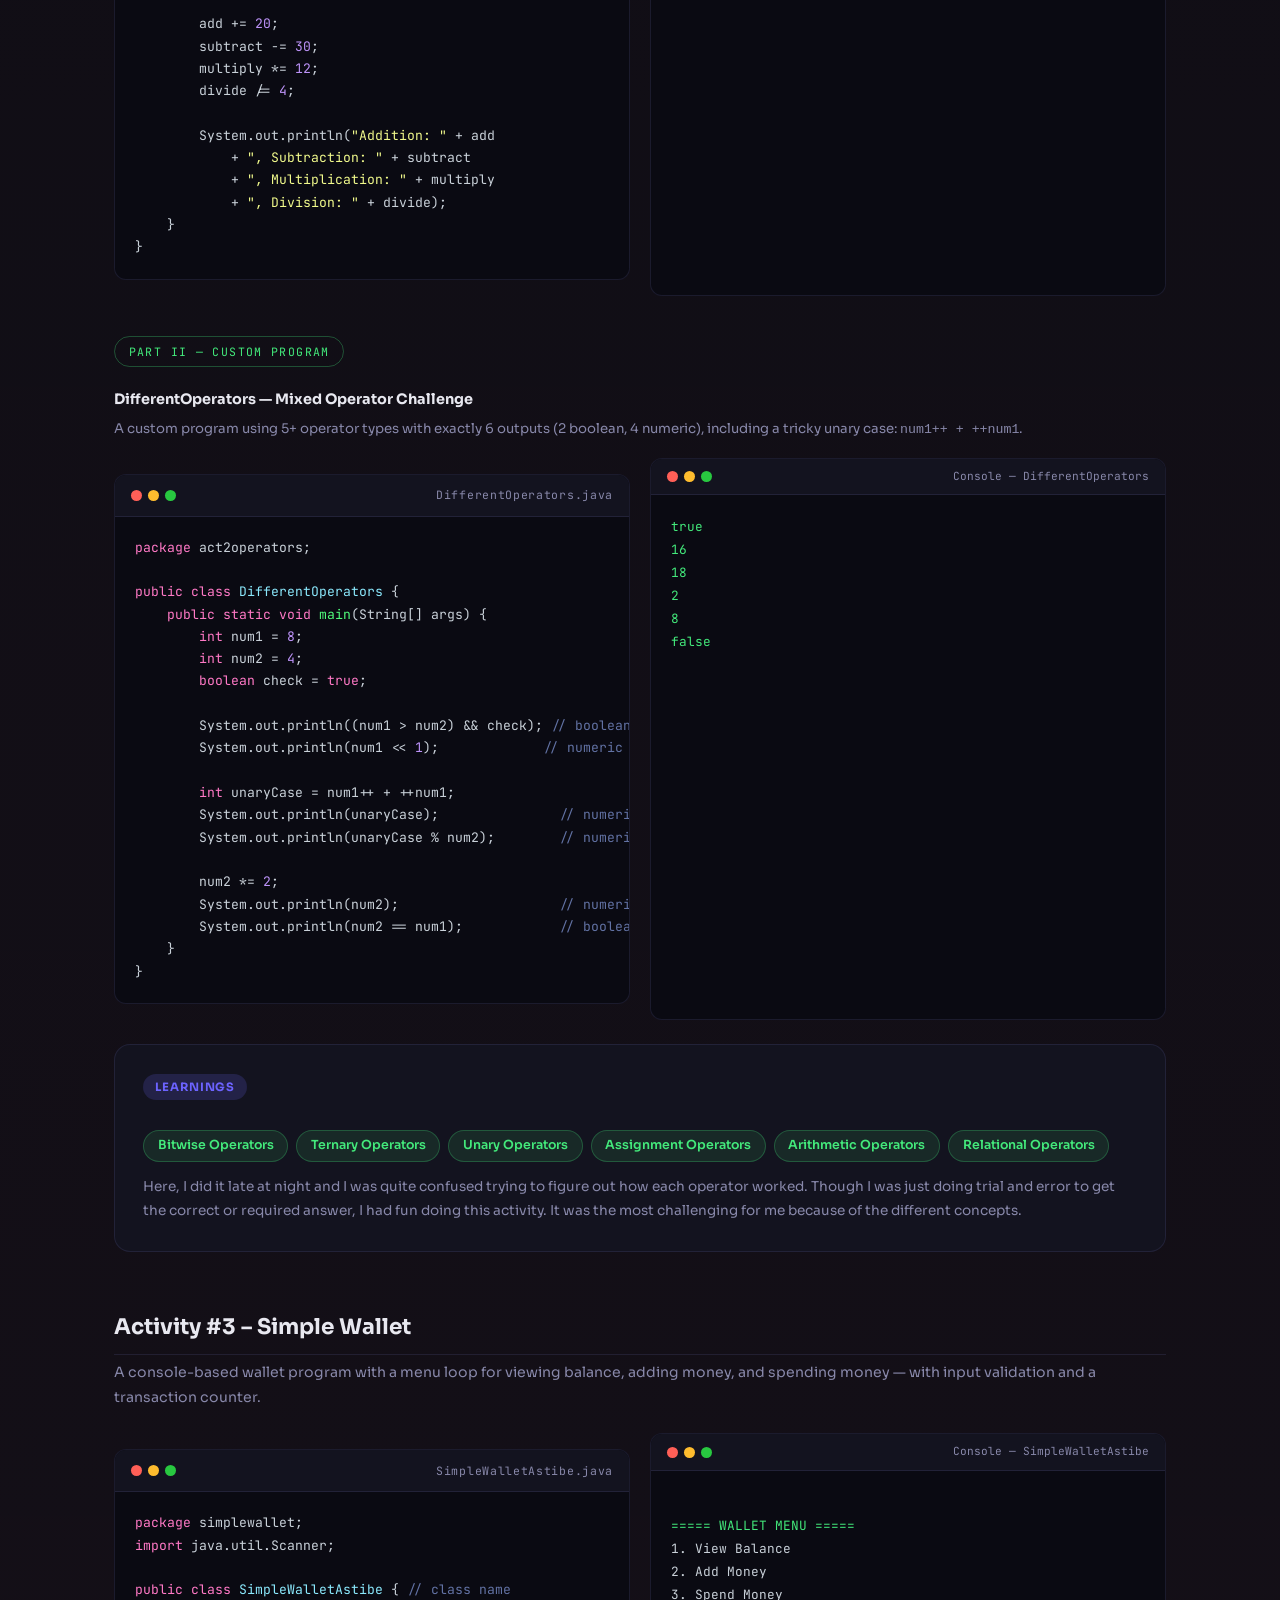
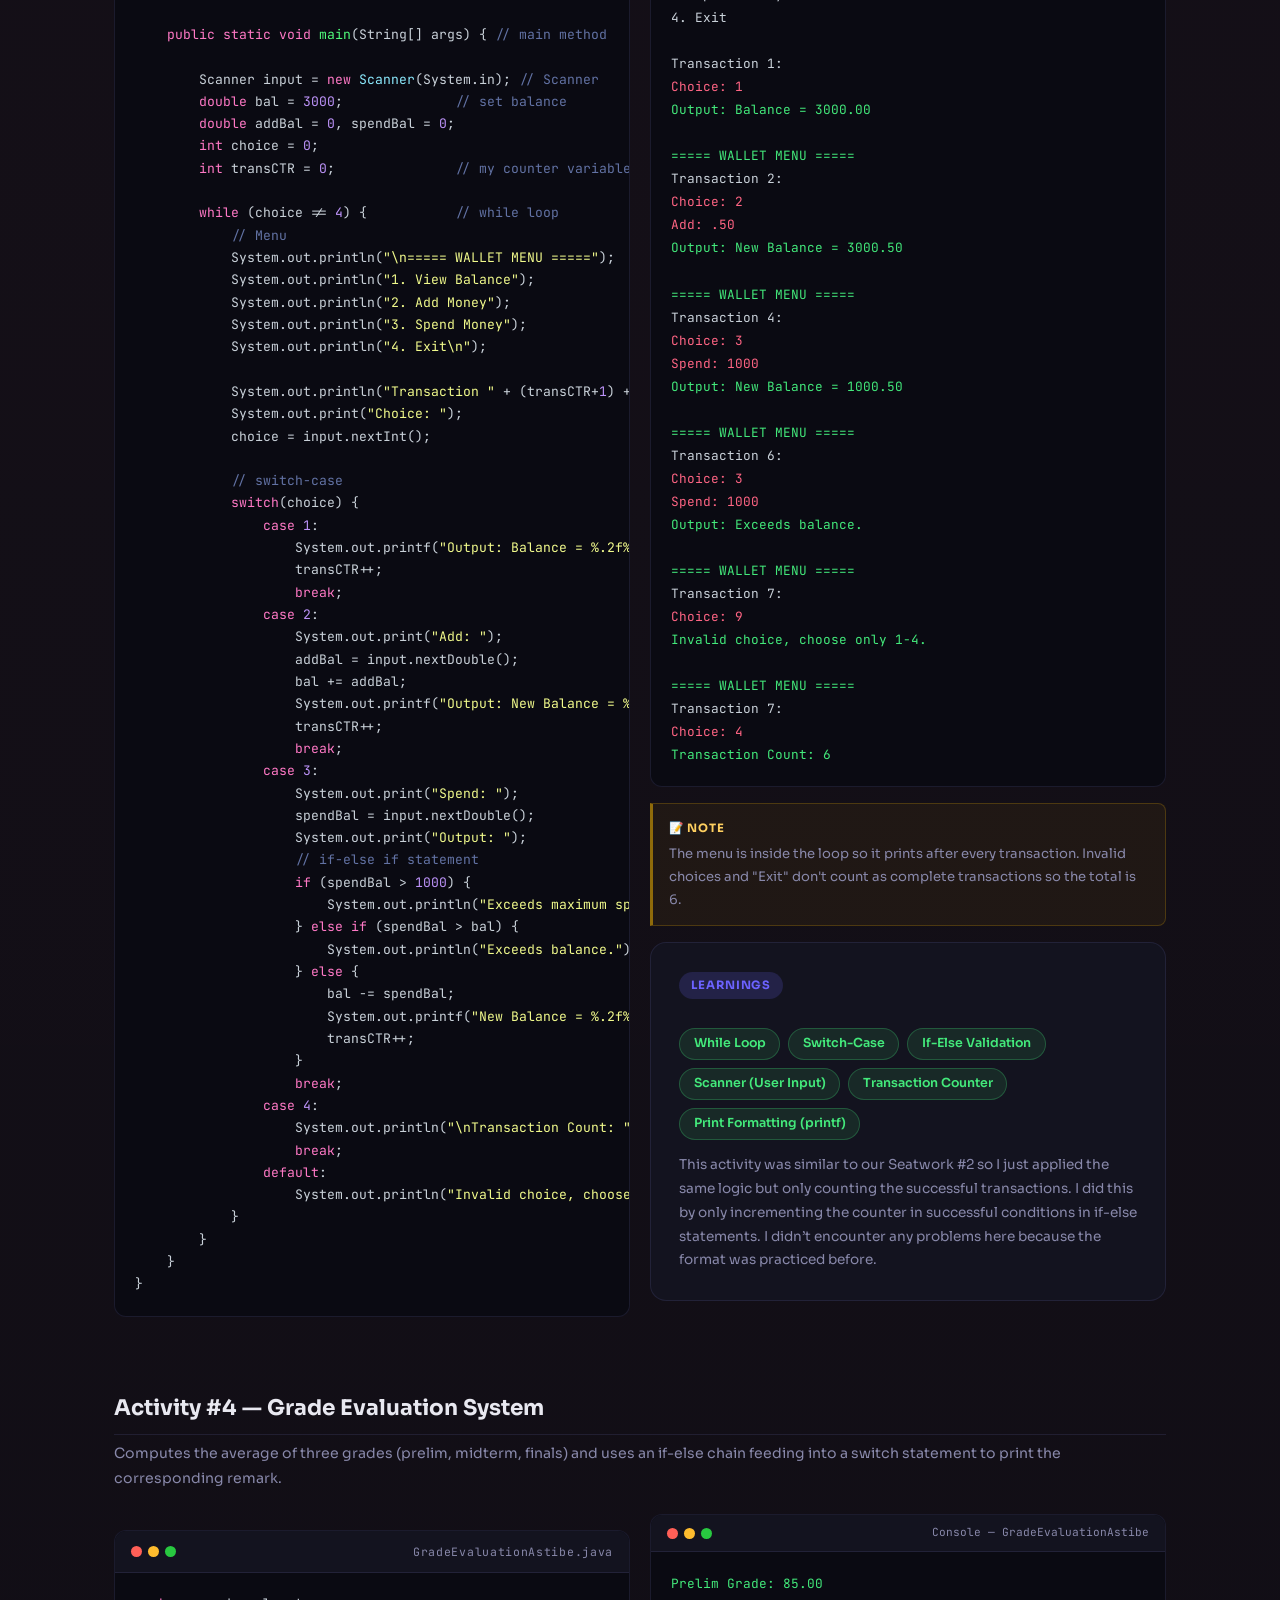
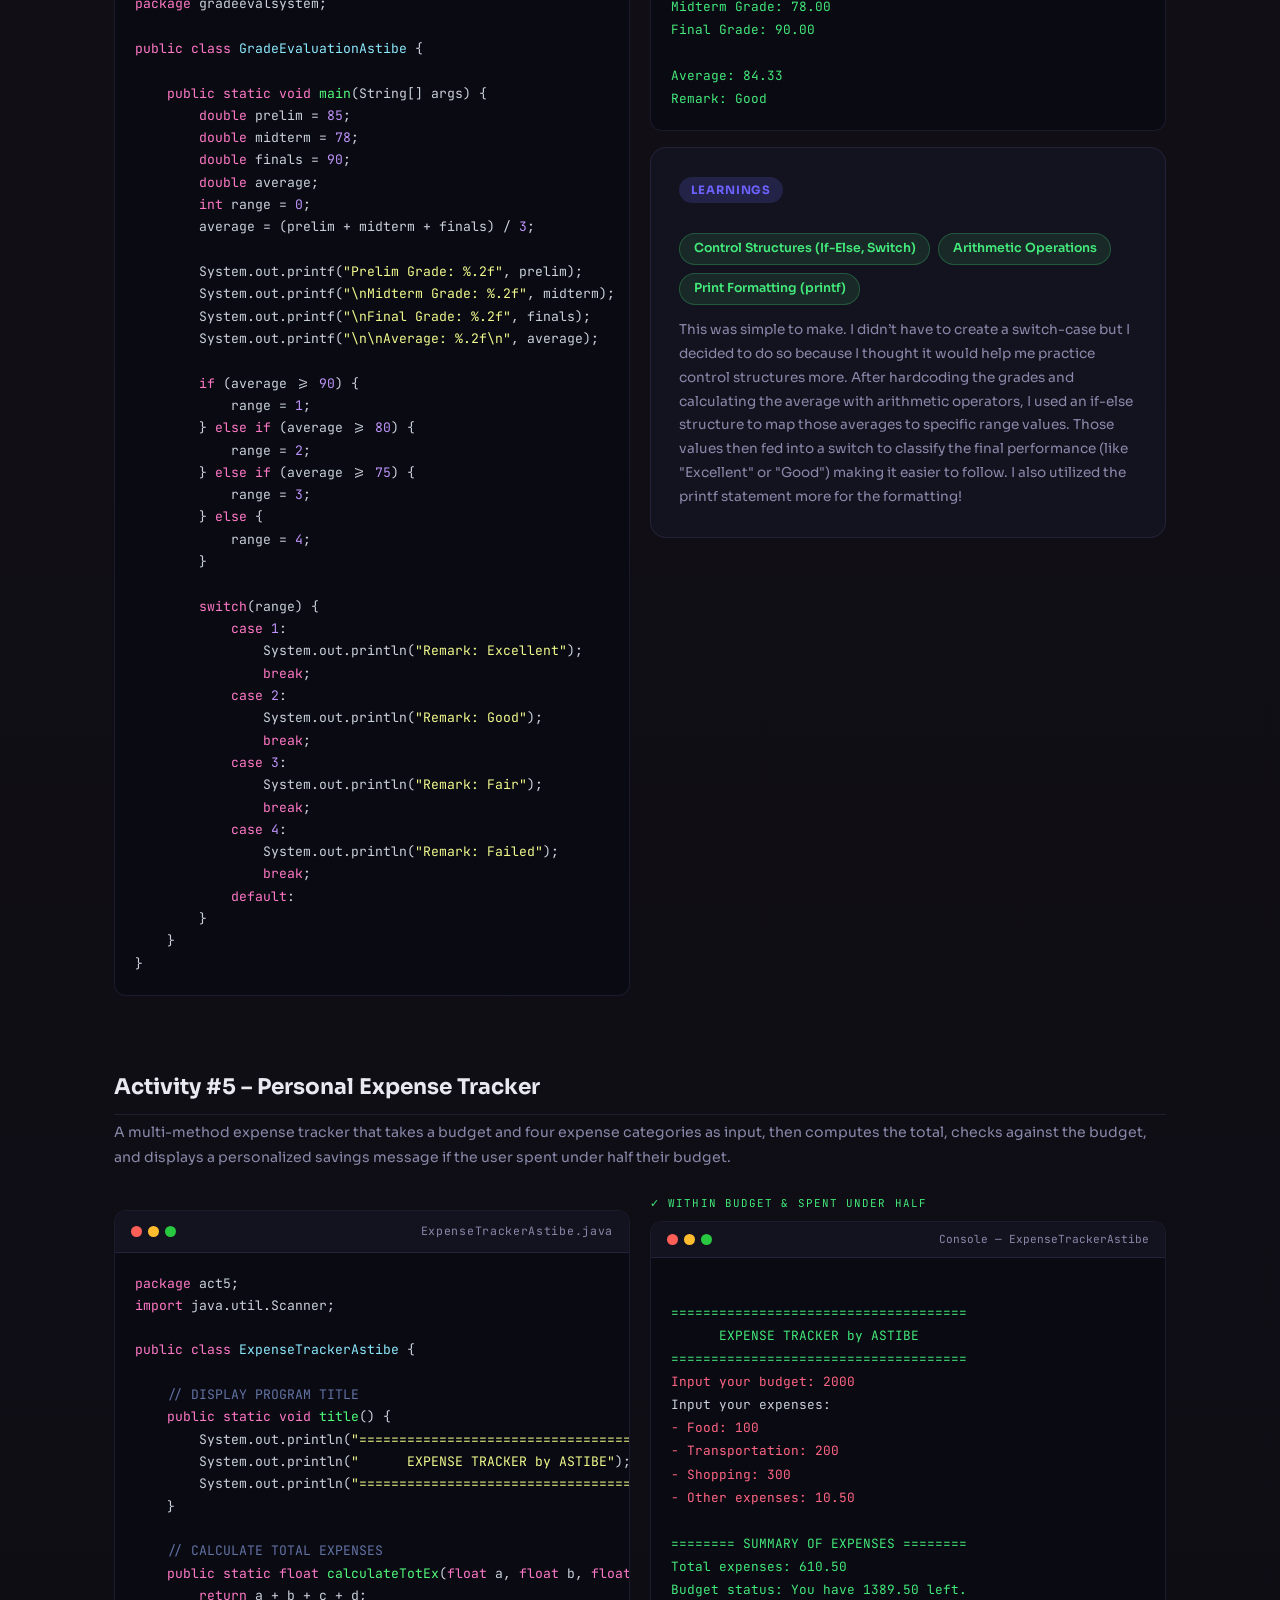
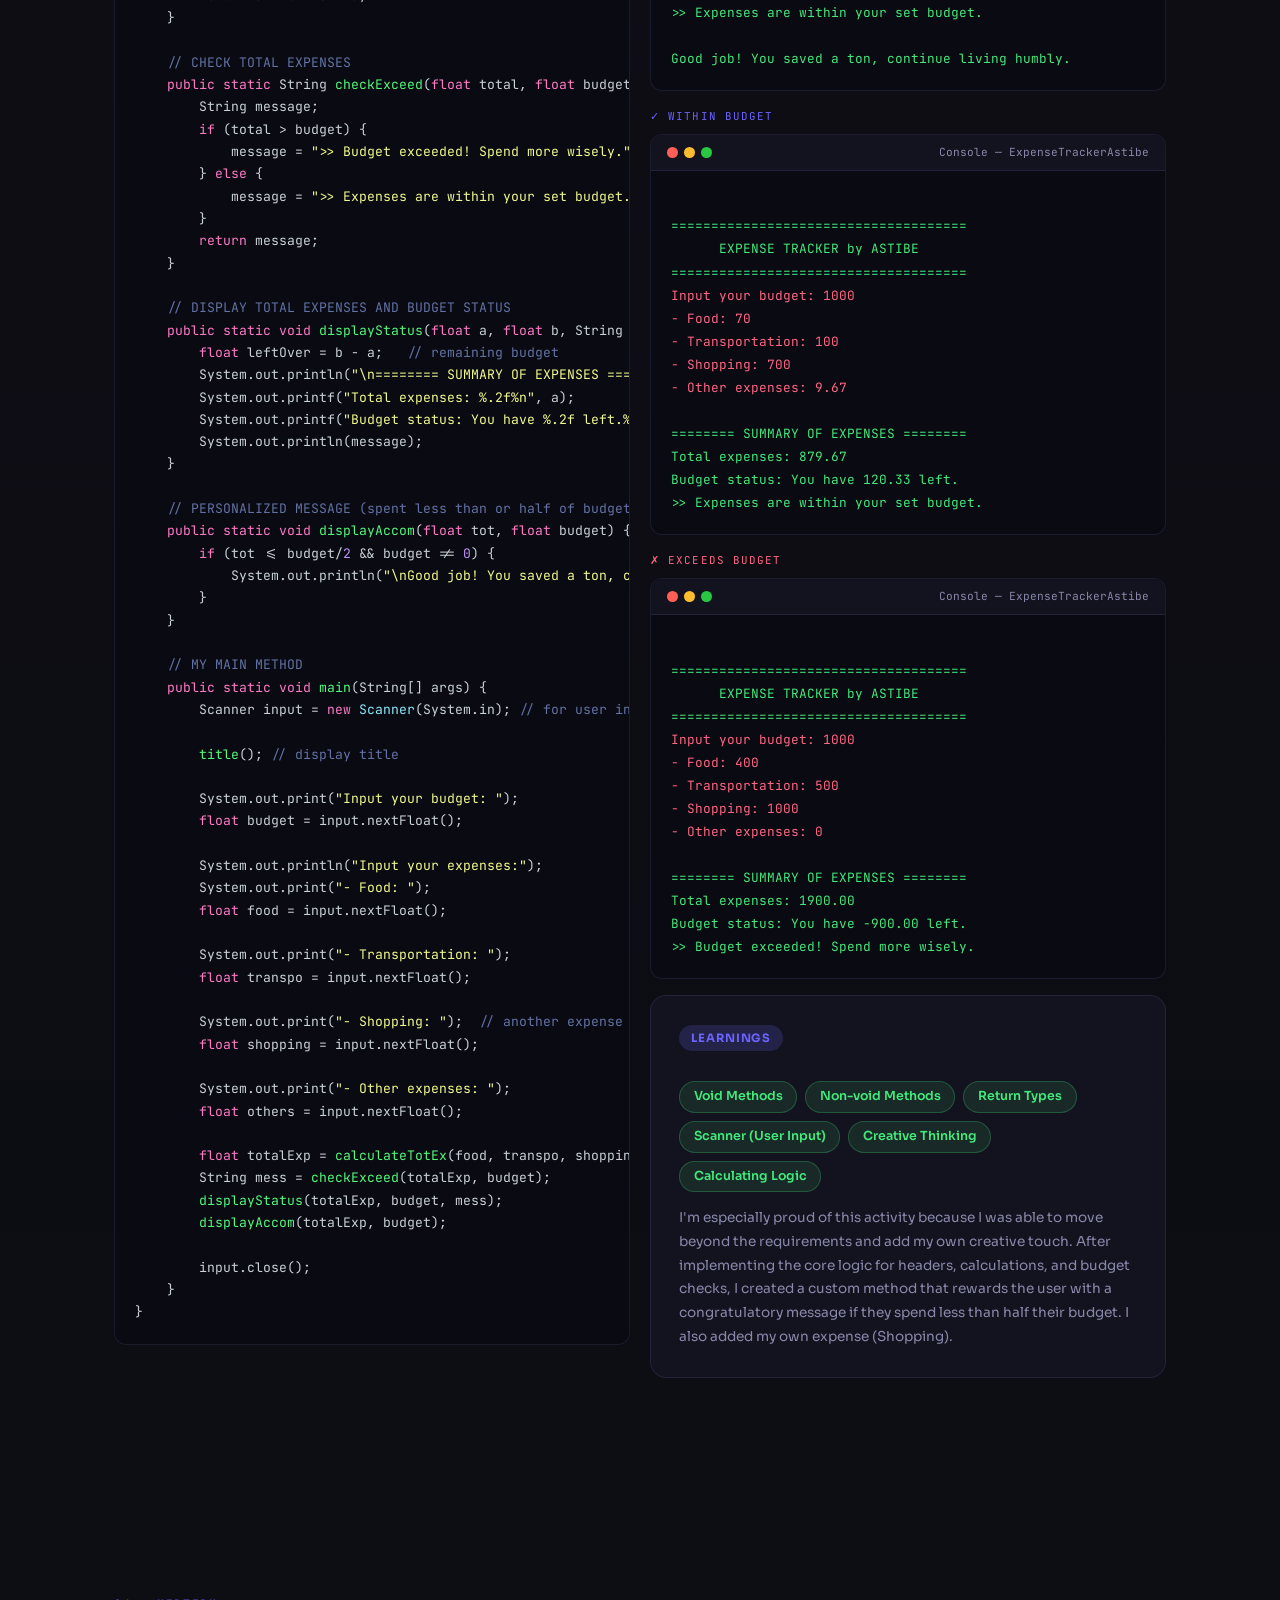
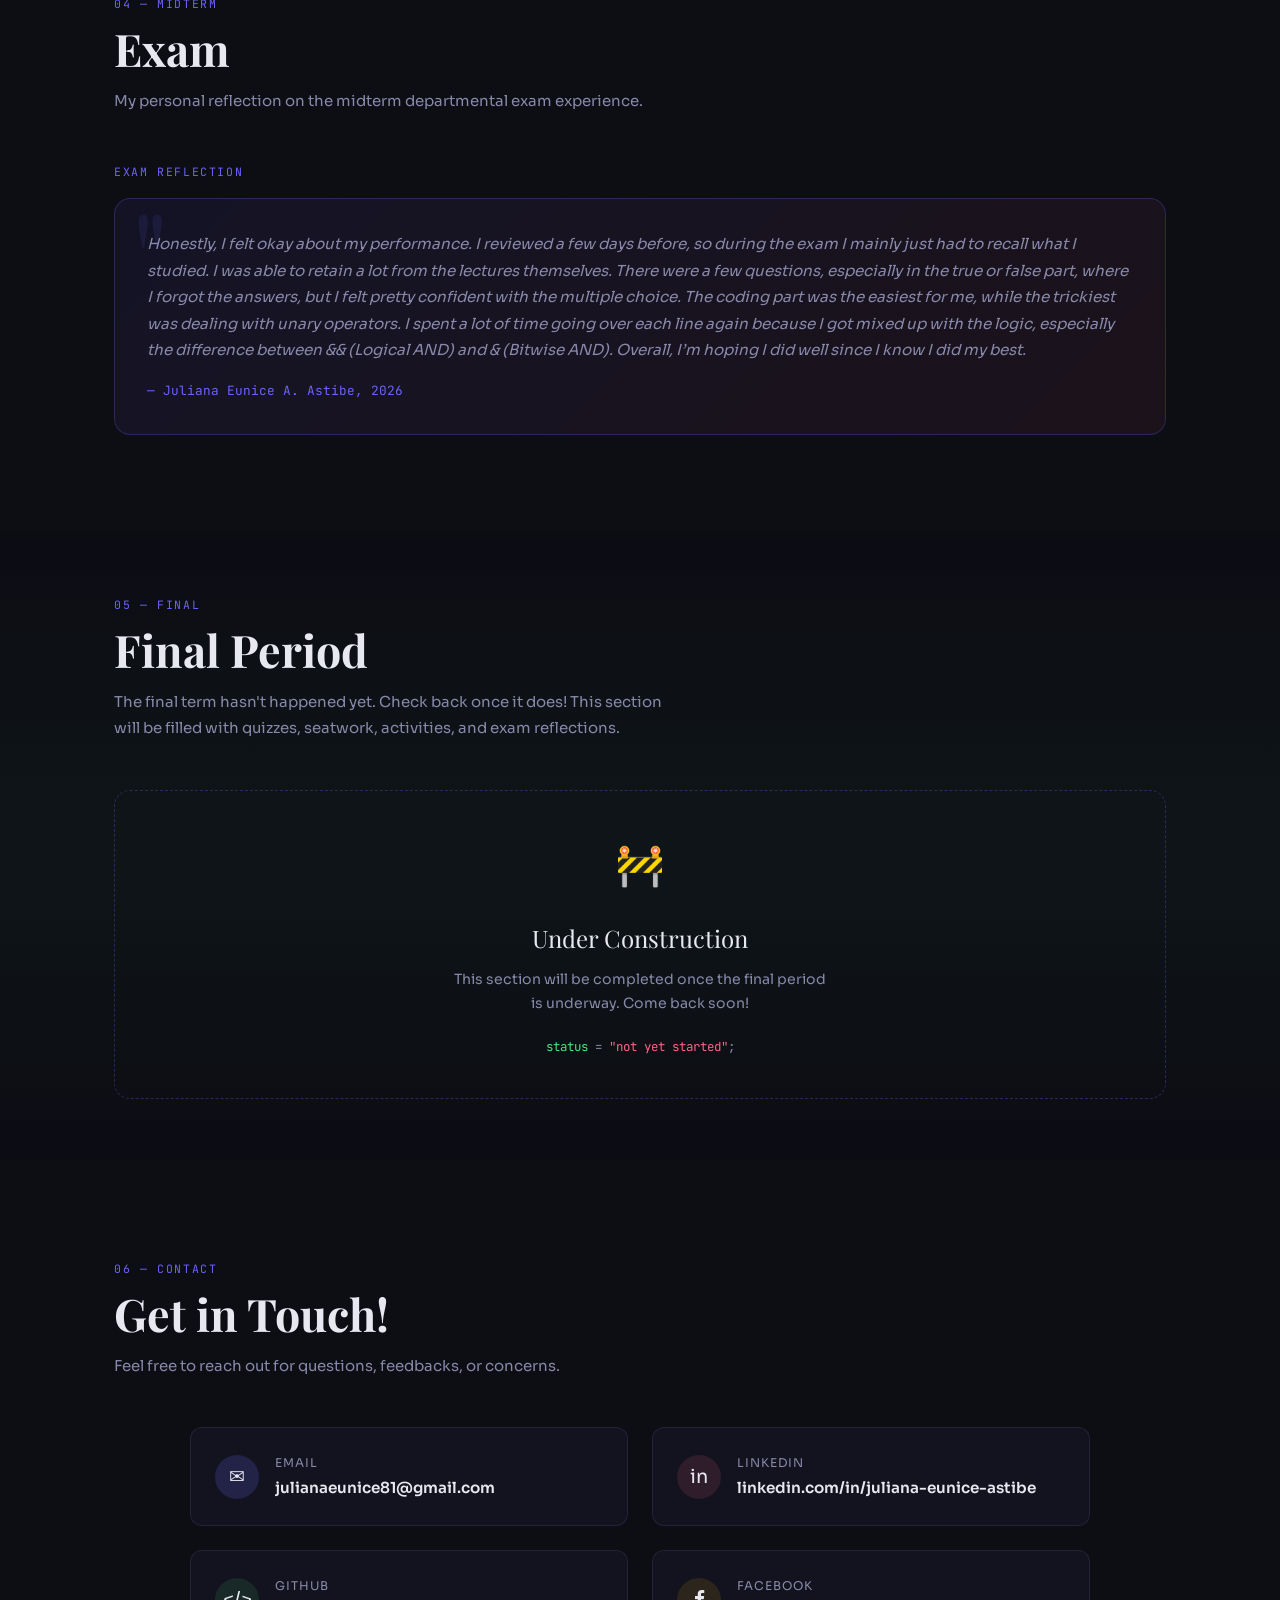
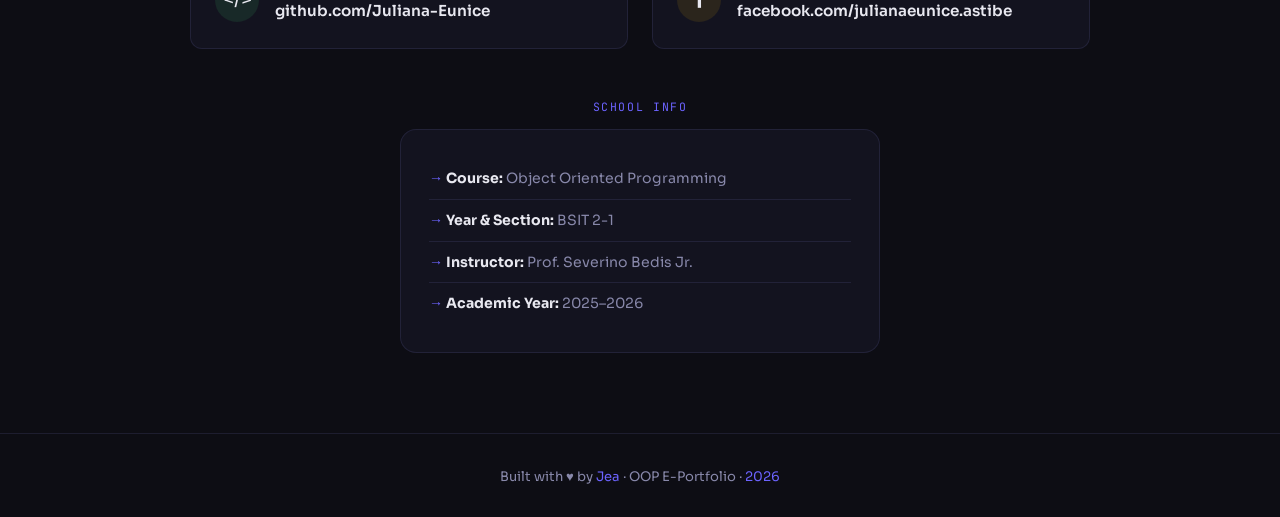
==== commit 696c0b4d: "feat: added carousel functions" ====
--- a/index.html
+++ b/index.html
@@ -148,7 +148,16 @@
         
         <div class="grid-2">
           
-          <embed src="SW2.pdf" type="application/pdf" width="100%" height="450px" style="border-radius:12px; border:1px solid var(--border);" />
+          <div class="carousel-container">
+            <button class="prev" onclick="moveSlide(this, -1)">&#10094;</button>
+            <button class="next" onclick="moveSlide(this, 1)">&#10095;</button>
+            <div class="carousel-slide">
+              <img src="sw2_1.jpg" class="active" alt="Page 1">
+              <img src="sw2_2.jpg" alt="Page 2">
+              <img src="sw2_3.jpg" alt="Page 3">
+              <img src="sw2_4.jpg" alt="Page 4">
+            </div>
+          </div>
 
           <div class="card" style="margin-top:0;">
             <div class="card-tag">Learnings</div>
@@ -175,7 +184,14 @@
         
         <div class="grid-2">
           
-          <embed src="SW3.pdf" type="application/pdf" width="100%" height="450px" style="border-radius:12px; border:1px solid var(--border);" />
+          <div class="carousel-container">
+            <button class="prev" onclick="moveSlide(this, -1)">&#10094;</button>
+            <button class="next" onclick="moveSlide(this, 1)">&#10095;</button>
+            <div class="carousel-slide">
+              <img src="sw3_1.jpg" class="active" alt="Page 1">
+              <img src="sw3_2.jpg" alt="Page 2">
+            </div>
+          </div>
 
           <div class="card" style="margin-top:0;">
             <div class="card-tag">Learnings</div>
@@ -209,7 +225,14 @@
         
         <div class="grid-2">
           
-          <embed src="Act1.pdf" type="application/pdf" width="100%" height="450px" style="border-radius:12px; border:1px solid var(--border);" />
+          <div class="carousel-container">
+            <button class="prev" onclick="moveSlide(this, -1)">&#10094;</button>
+            <button class="next" onclick="moveSlide(this, 1)">&#10095;</button>
+            <div class="carousel-slide">
+              <img src="act1_1.jpg" class="active" alt="Page 1">
+              <img src="act1_2.jpg" alt="Page 2">
+            </div>
+          </div>
 
           <div class="card" style="margin-top:0;">
             <div class="card-tag">Learnings</div>
@@ -881,6 +904,16 @@
 </footer>
 
 <script>
+  function moveSlide(button, direction) {
+    const container = button.closest('.carousel-container');
+    const slides = container.querySelectorAll('.carousel-slide img');
+    let currentIndex = Array.from(slides).findIndex(img => img.classList.contains('active'));
+    
+    slides[currentIndex].classList.remove('active');
+    currentIndex = (currentIndex + direction + slides.length) % slides.length;
+    slides[currentIndex].classList.add('active');
+  }
+
   function toggleMenu() {
     document.getElementById('navLinks').classList.toggle('open');
   }
--- a/style.css
+++ b/style.css
@@ -153,6 +153,74 @@
   .paper-badge.submitted { color: var(--accent3); border-color: rgba(67,233,123,0.4); background: rgba(67,233,123,0.08); }
   .paper-badge.pdf { color: var(--accent2); border-color: rgba(255,101,132,0.4); background: rgba(255,101,132,0.08); }
 
+  /* CAROUSEL */
+  .carousel-container {
+  position: relative;
+  width: 100%;
+  height: 600px; /* This is your fixed "window" size */
+  border-radius: 16px;
+  border: 1px solid var(--border);
+  background: var(--code-bg);
+  overflow: hidden;
+}
+
+.carousel-slide {
+  width: 100%;
+  height: 100%;
+  border-radius: 16px;
+  overflow-y: auto; /* Only the images will scroll now */
+  scrollbar-width: thin;
+  scrollbar-color: var(--accent) transparent;
+}
+.carousel-container .prev {left: 12px;}
+.carousel-container .next {right: 12px;}
+.carousel-slide img {
+  width: 100%;
+  height: auto; /* Maintains the long vertical look of your paper */
+  display: none;
+}
+
+.carousel-slide img.active {
+  display: block;
+}
+
+/* Arrow Buttons - These stay pinned because they are outside the scroll div */
+.carousel-container button {
+  position: absolute;
+  top: 50%;
+  transform: translateY(-50%);
+  z-index: 10; /* Ensures arrows stay above the images */
+
+  width: 42px;
+  height: 42px;
+  display: flex;
+  align-items: center;
+  justify-content: center;
+
+  background: rgba(13, 13, 20, 0.8);
+  color: white;
+  border: 1px solid var(--border);
+  padding: 12px;
+  cursor: pointer;
+  border-radius: 50%;
+  opacity: 0.5;
+  transition: all 0.3s ease;
+  padding: 0;
+}
+
+/* Match the Learning Card rounding (16px) */
+.carousel-container,
+.carousel-slide img {
+  border-radius: 16px; 
+}
+
+.carousel-container button:hover {
+  opacity: 1;
+  background: var(--accent);
+  box-shadow: 0 0 15px rgba(108, 99, 255, 0.4);
+  border-color: var(--accent);
+}
+
   /* ACCORDION */
   .accordion { display: flex; flex-direction: column; gap: 0.75rem; }
   .acc-item {
@@ -266,11 +334,13 @@
   }
 
   /* CONTACT */
-  .contact-grid { display: grid; grid-template-columns: 1fr 1fr; gap: 1.5rem; }
+  .contact-grid { display: grid; grid-template-columns: repeat(2, 1fr); gap: 1.5rem; max-width: 900px; margin: 0 auto;}
   .contact-item {
     background: var(--surface); border: 1px solid var(--border); border-radius: 12px;
     padding: 1.5rem; display: flex; align-items: center; gap: 1rem;
     text-decoration: none; color: var(--text); transition: border-color 0.2s, transform 0.2s;
+    min-width: 0;
+    overflow: hidden;
   }
   .contact-item:hover { border-color: var(--accent); transform: translateY(-2px); }
   .contact-icon {
@@ -283,7 +353,7 @@
   .contact-icon.green { background: rgba(67,233,123,0.1); }
   .contact-icon.amber { background: rgba(255,191,0,0.1); }
   .contact-label { font-size: 0.75rem; color: var(--muted); text-transform: uppercase; letter-spacing: 0.08em; }
-  .contact-value { font-size: 0.95rem; font-weight: 600; margin-top: 0.1rem; }
+  .contact-value { font-size: 0.95rem; font-weight: 600; margin-top: 0.1rem; word-break: break-all; display: block; }
 
   /* FOOTER */
   footer {
@@ -305,6 +375,8 @@
     .nav-links { display: none; position: absolute; top: 64px; left: 0; right: 0; background: rgba(13,13,20,0.97); flex-direction: column; padding: 1rem; gap: 0.25rem; }
     .nav-links.open { display: flex; }
     .hamburger { display: flex; }
+    .nav-logo {font-size: 1rem;}
+    .hero-title{font-size: 2.2rem;}
     .contact-grid { grid-template-columns: 1fr; }
   }
 
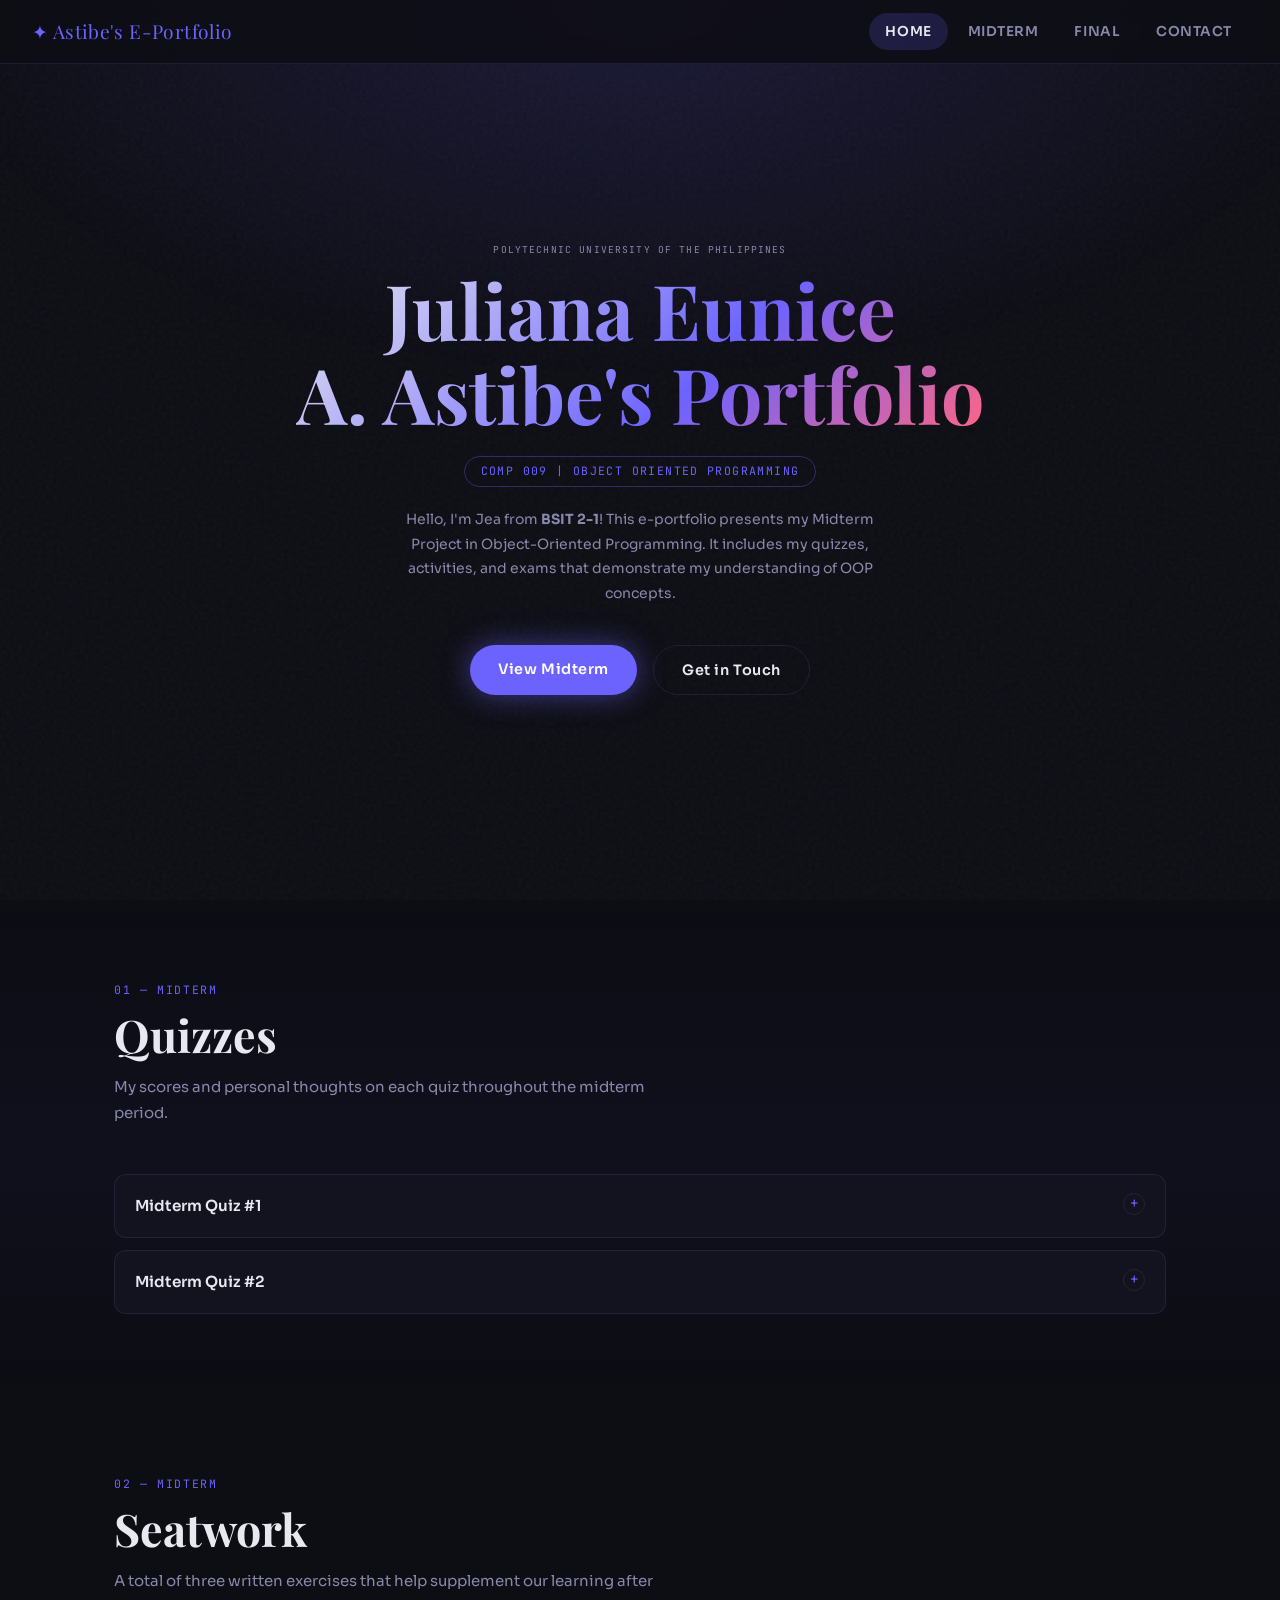
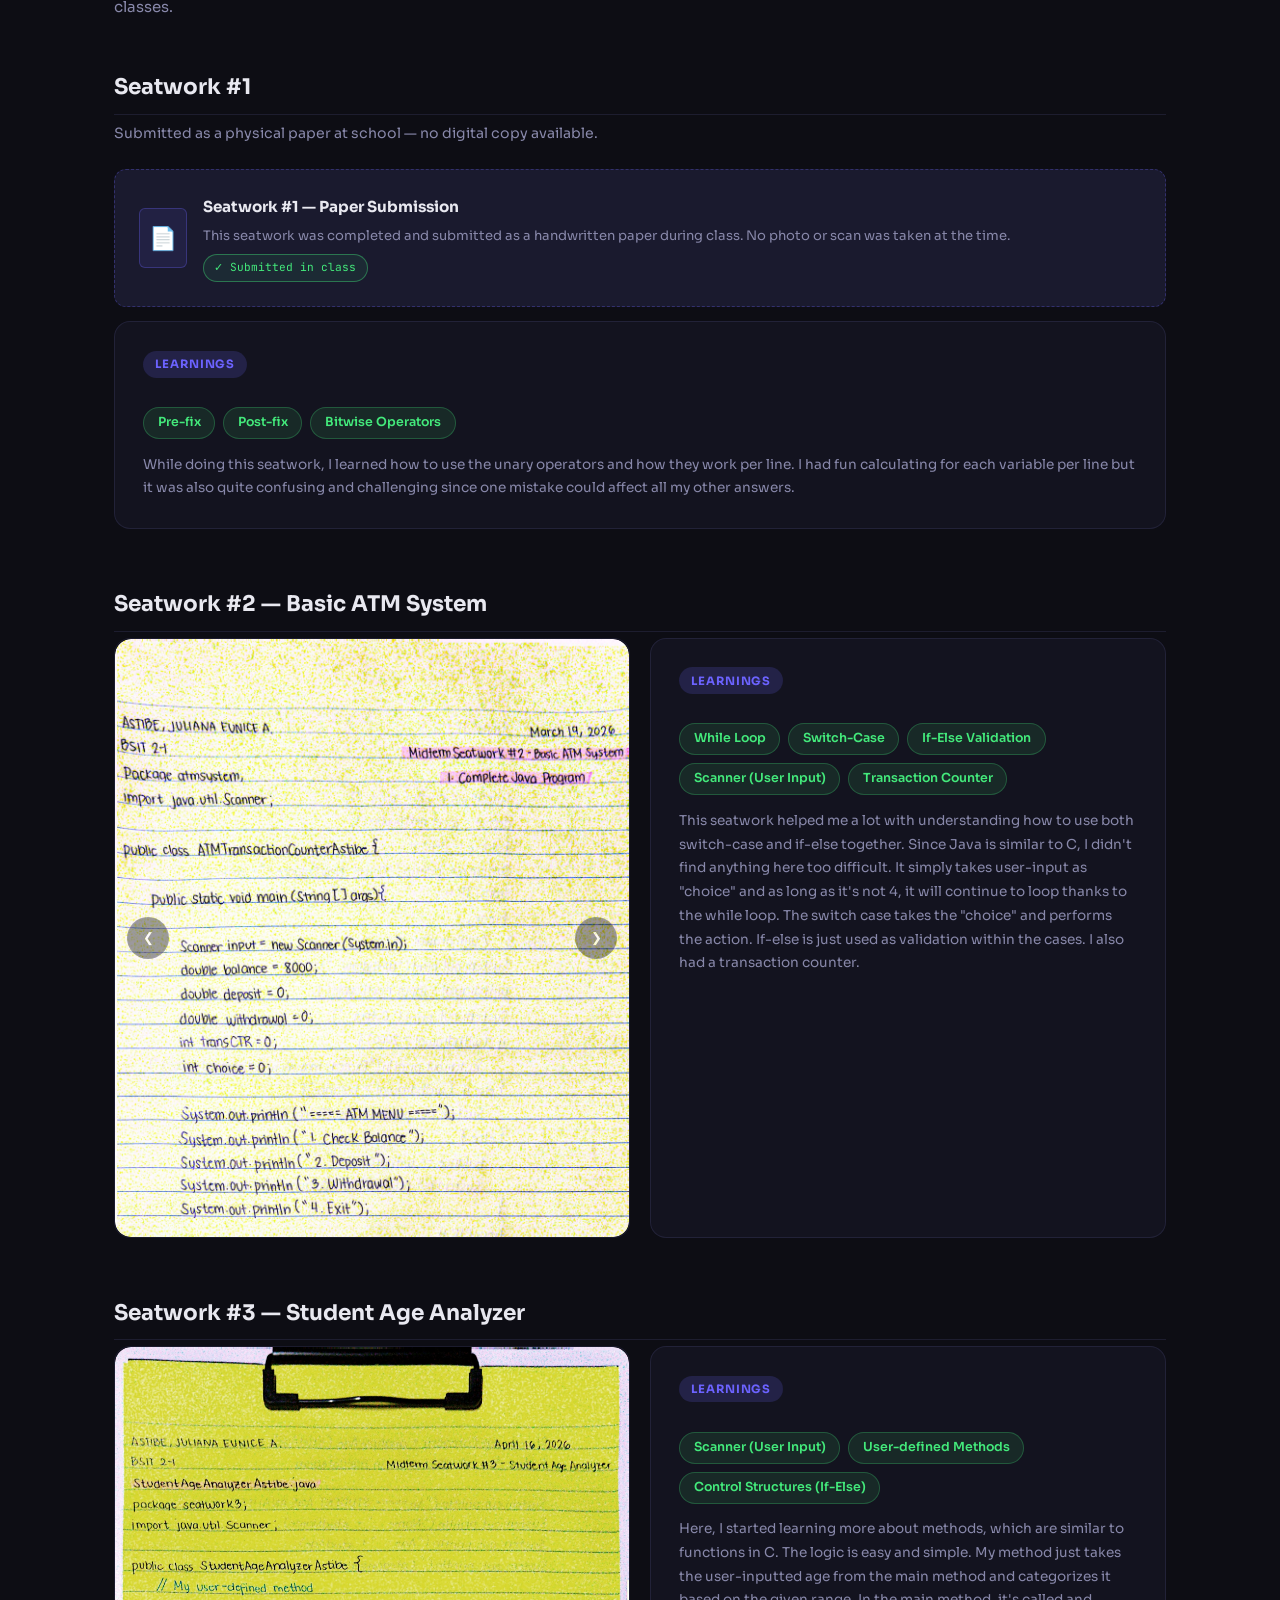
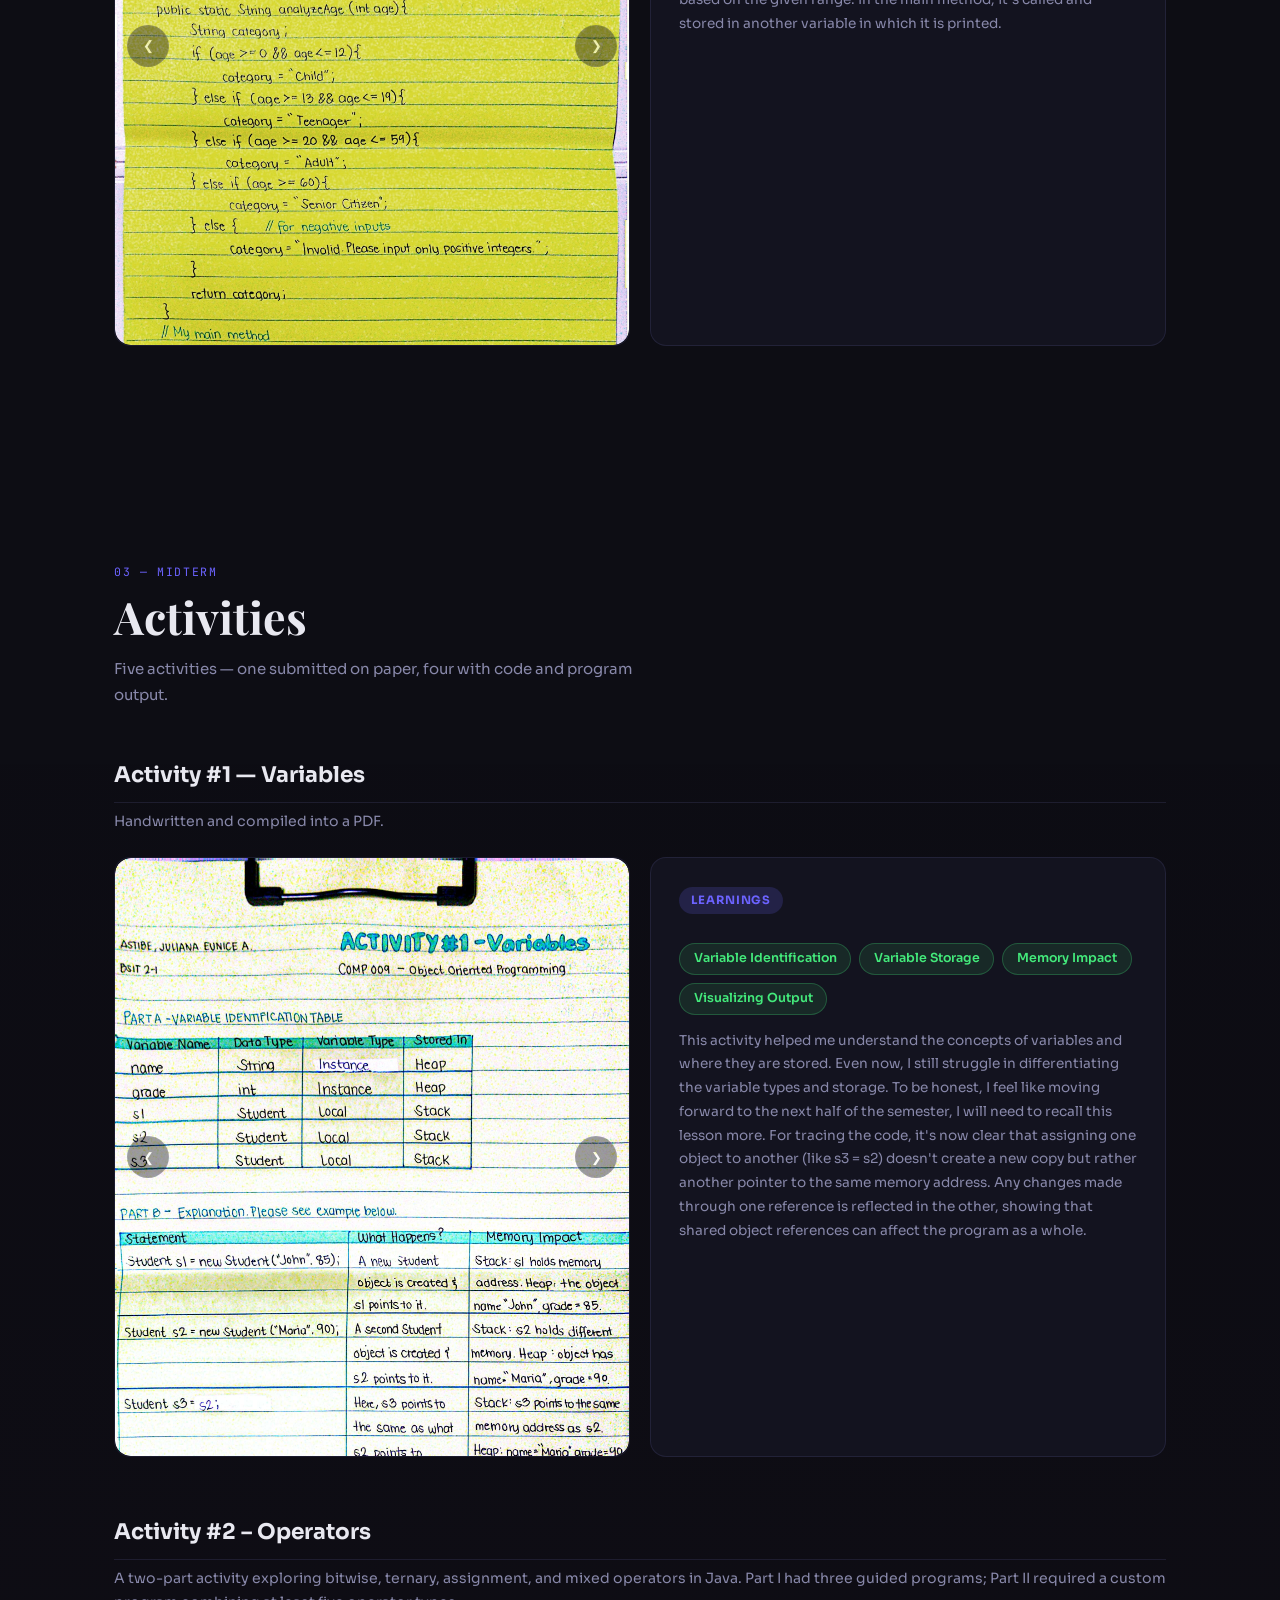
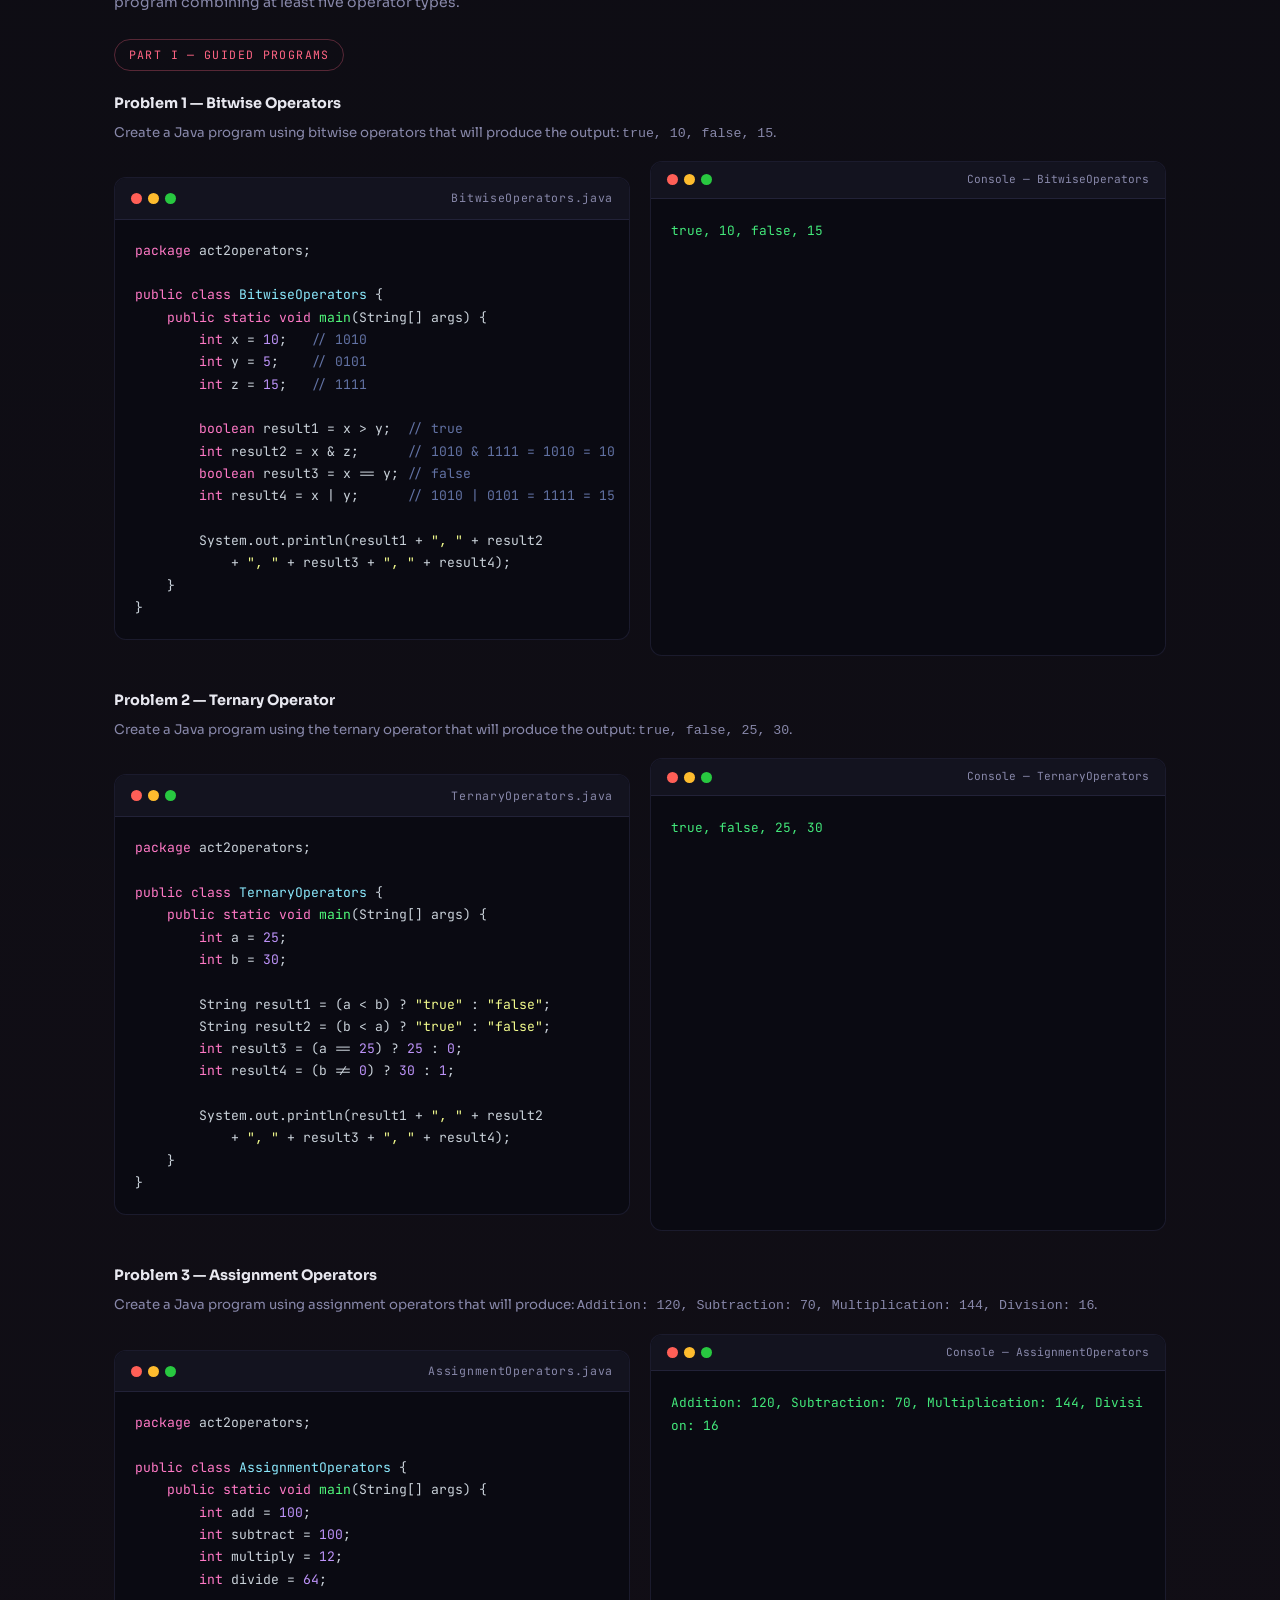
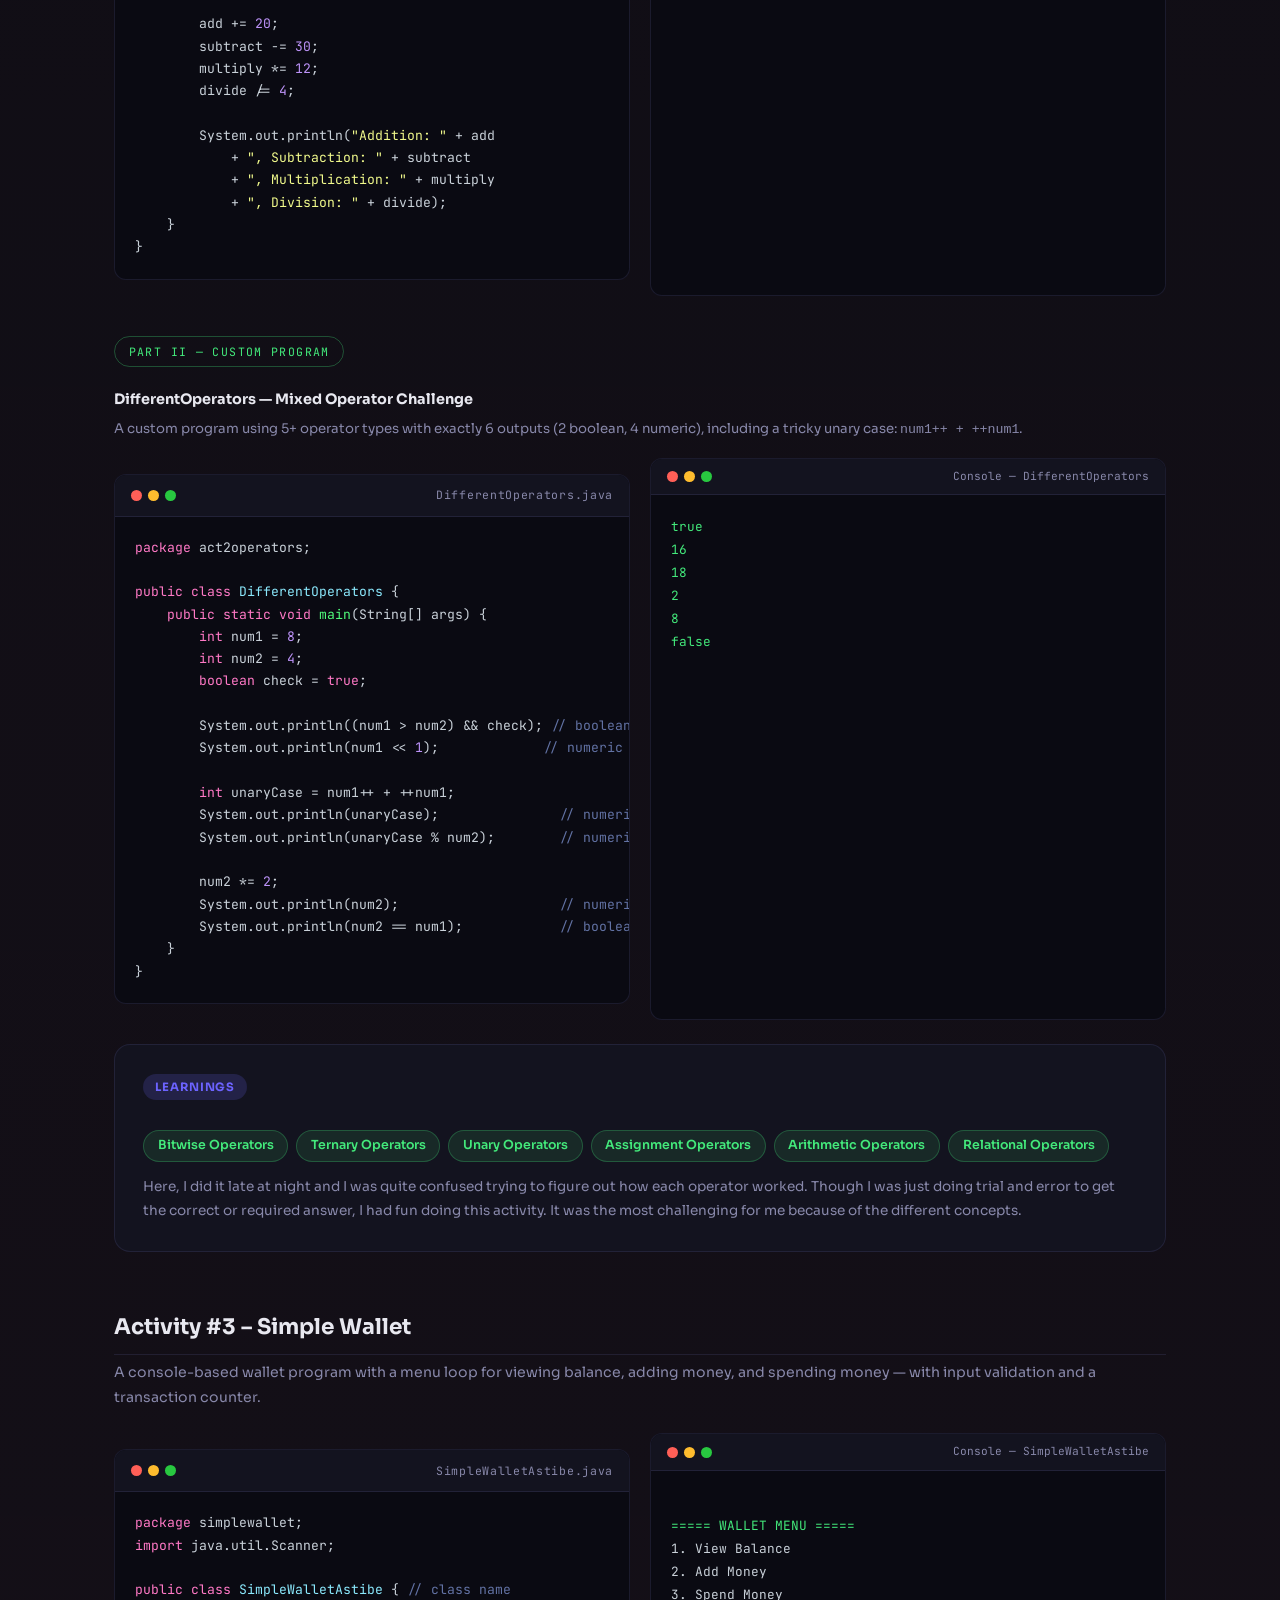
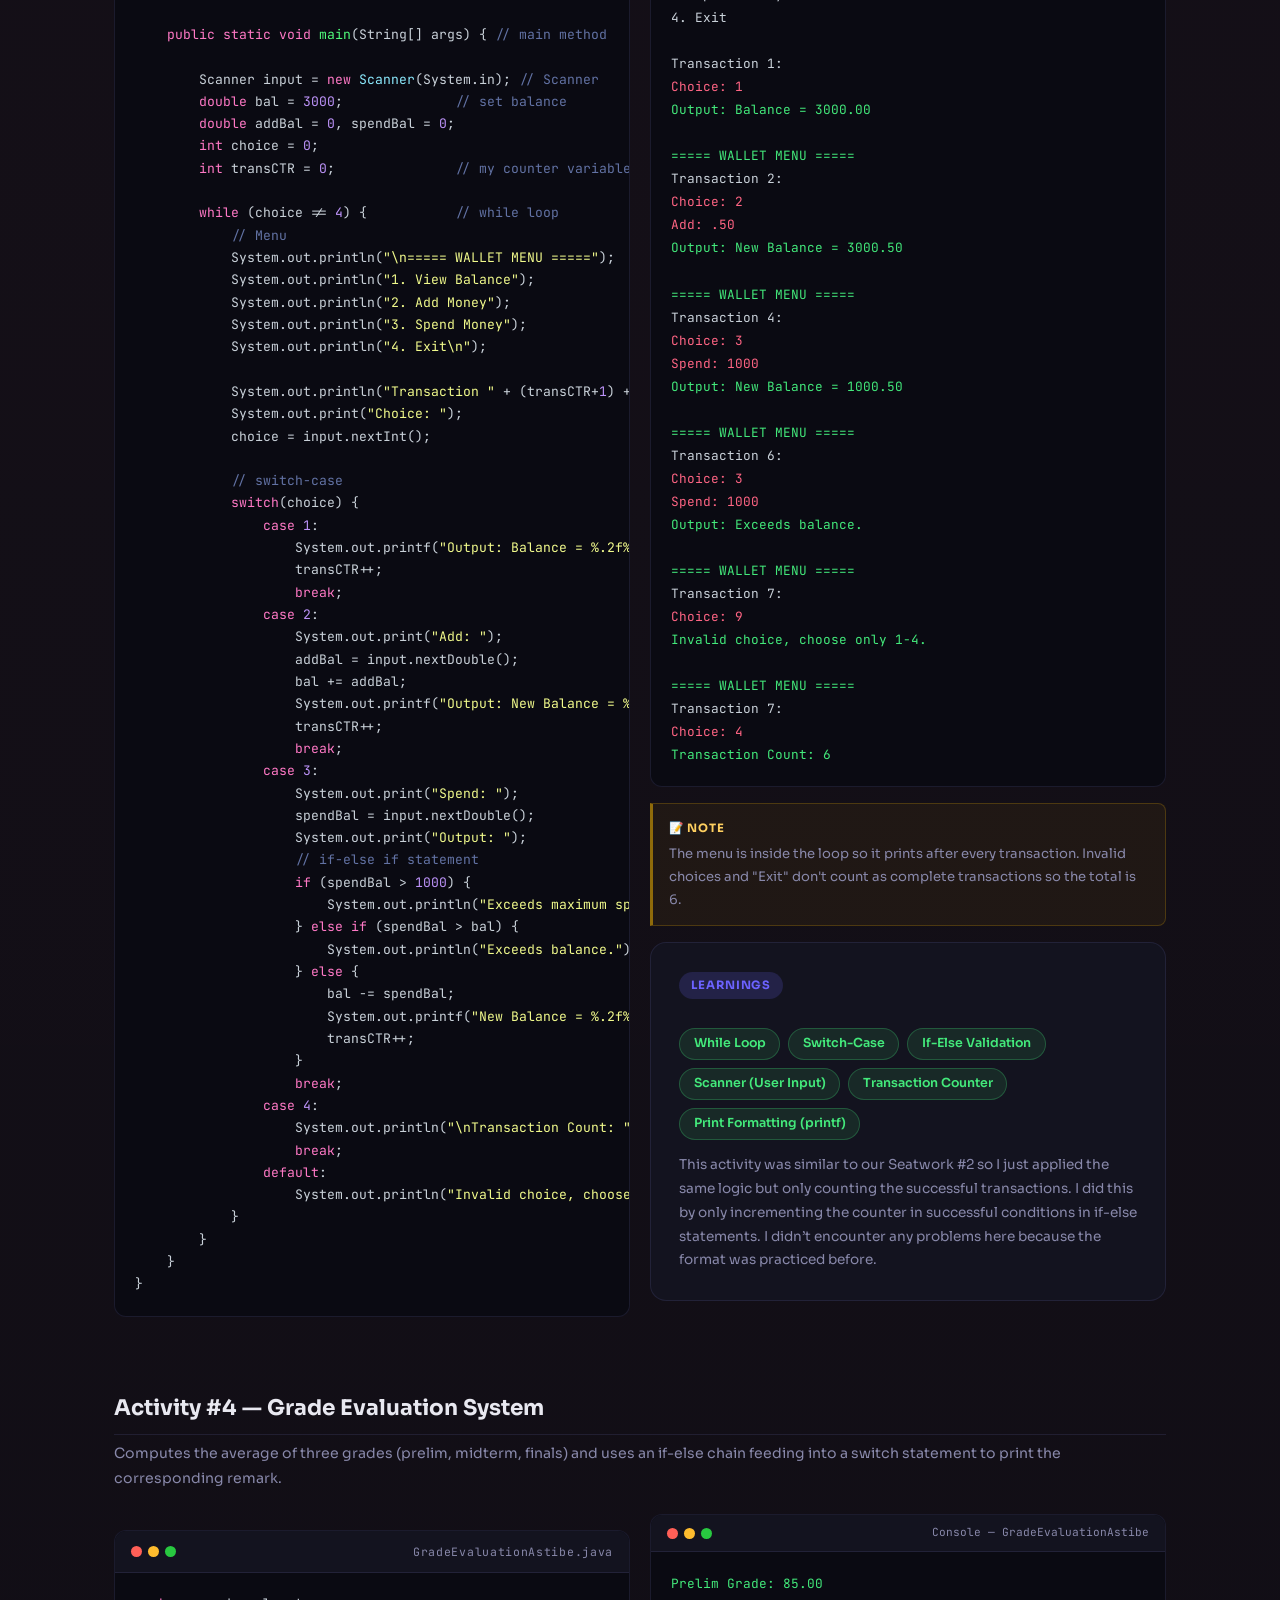
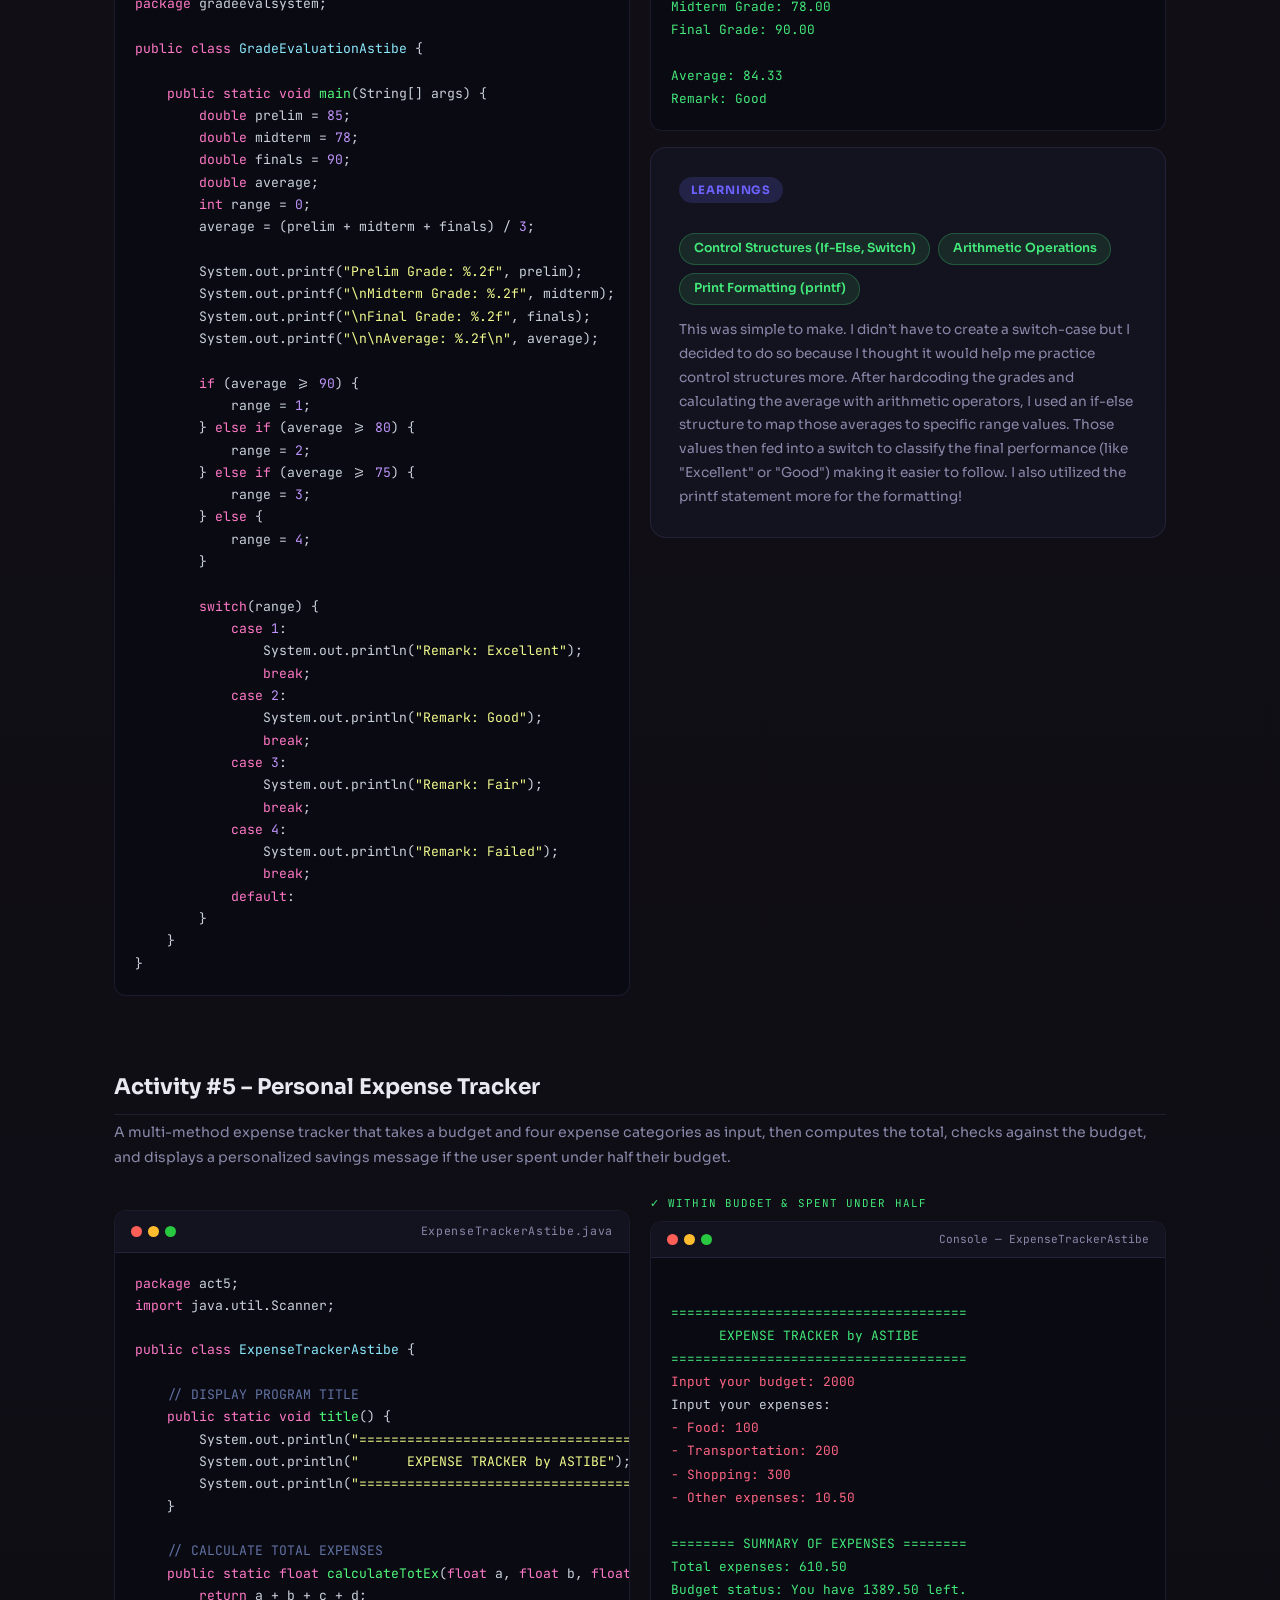
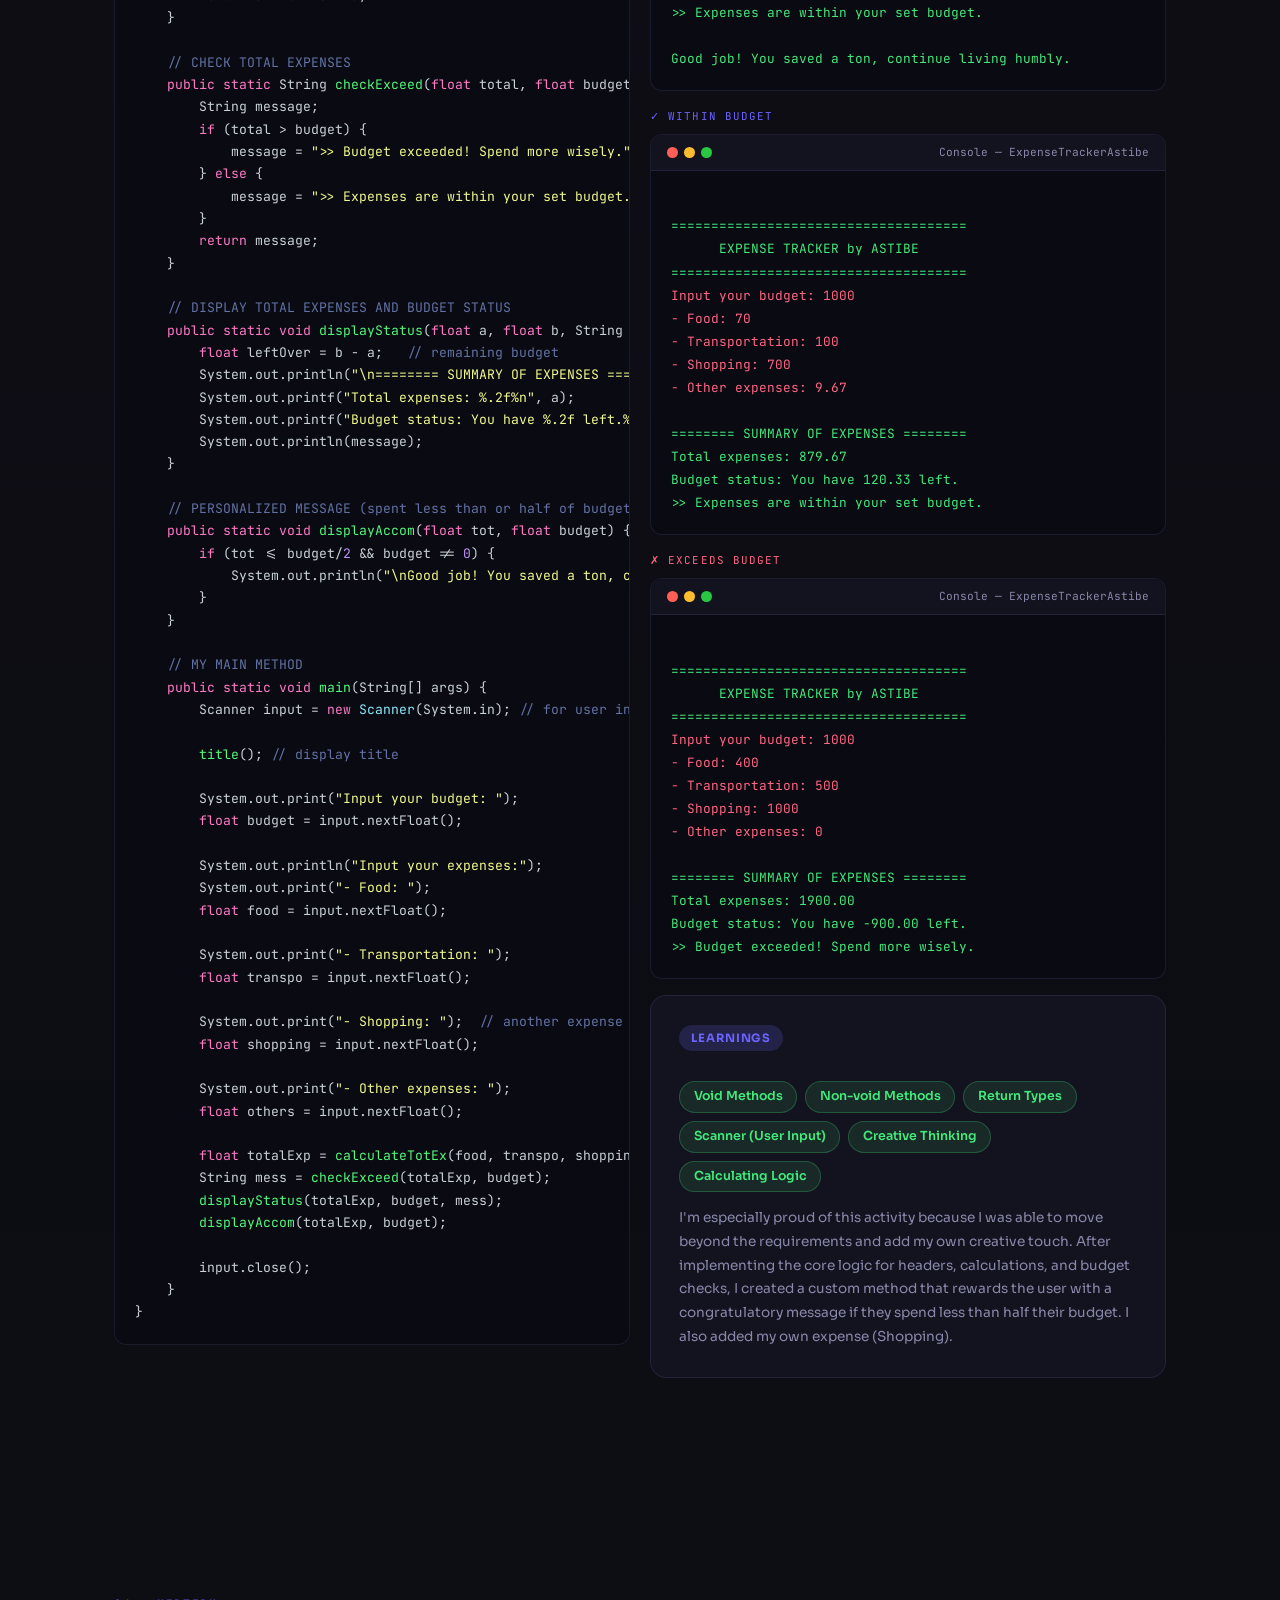
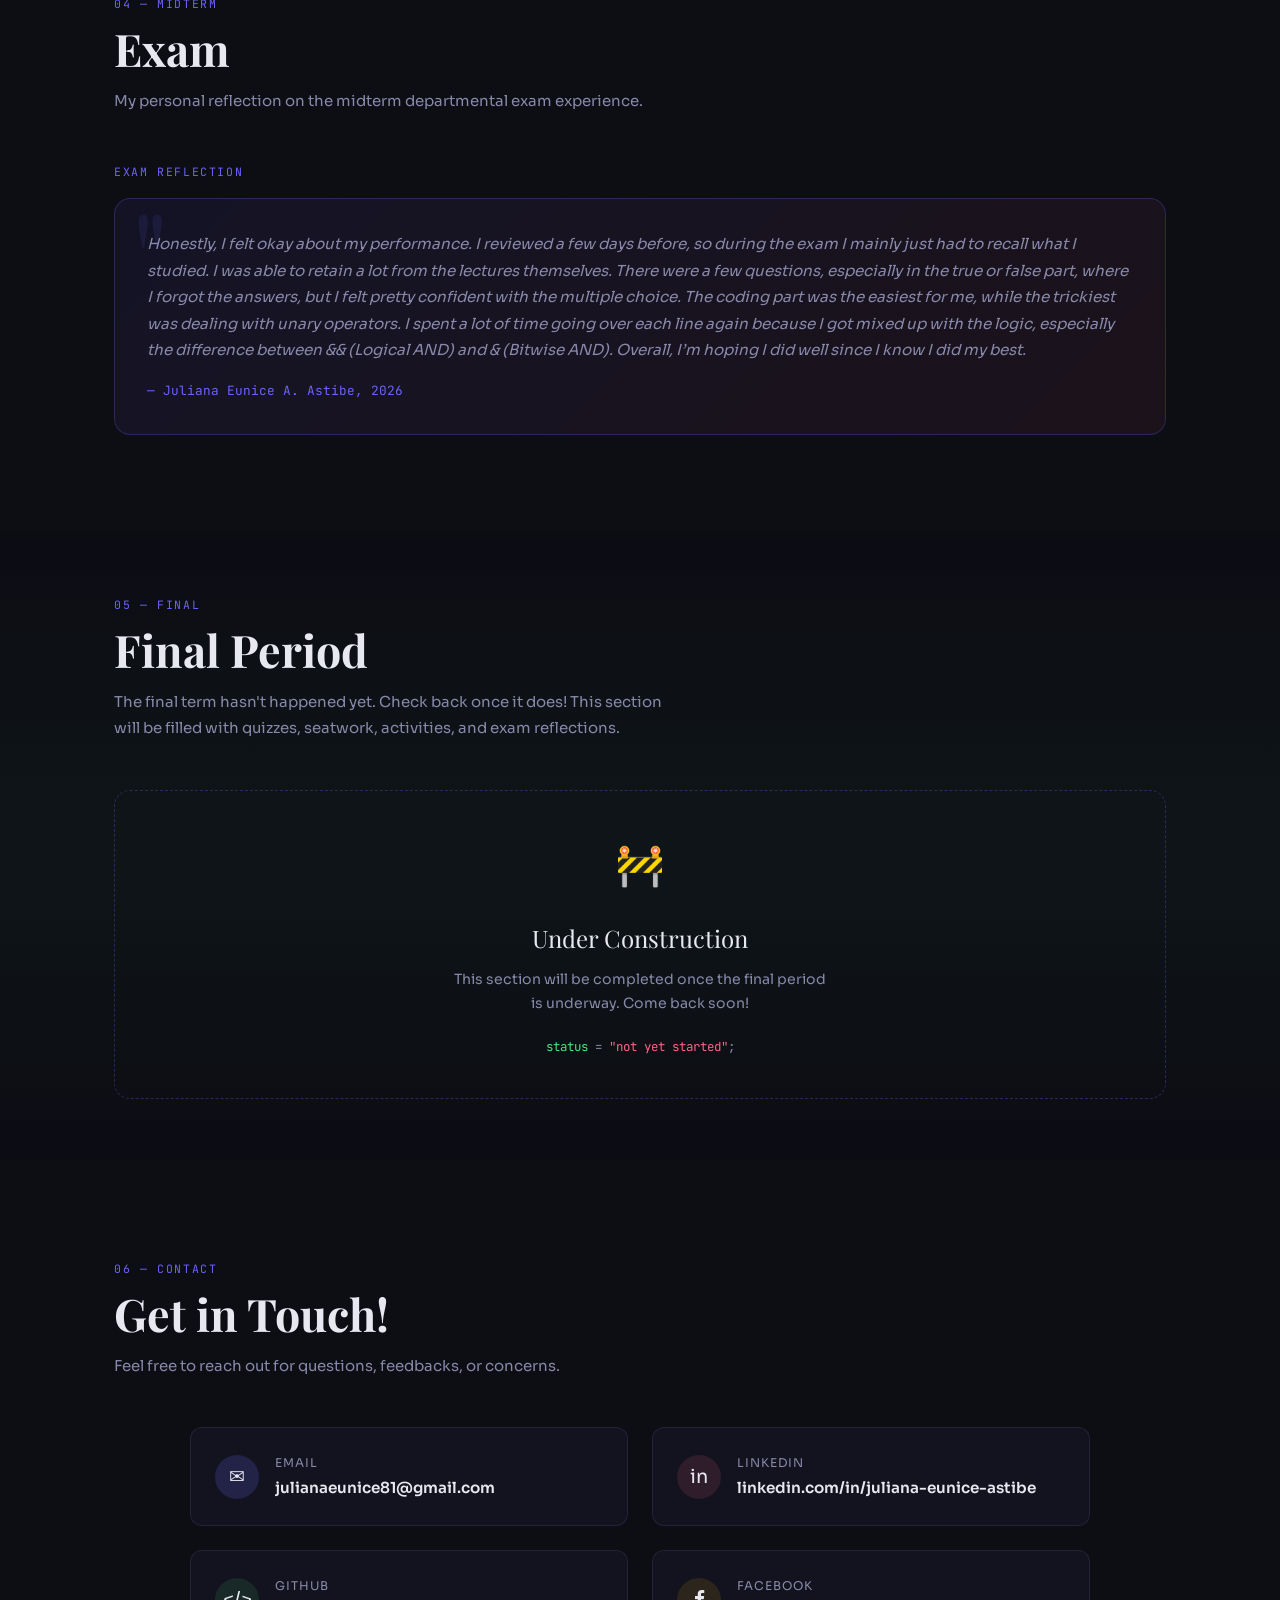
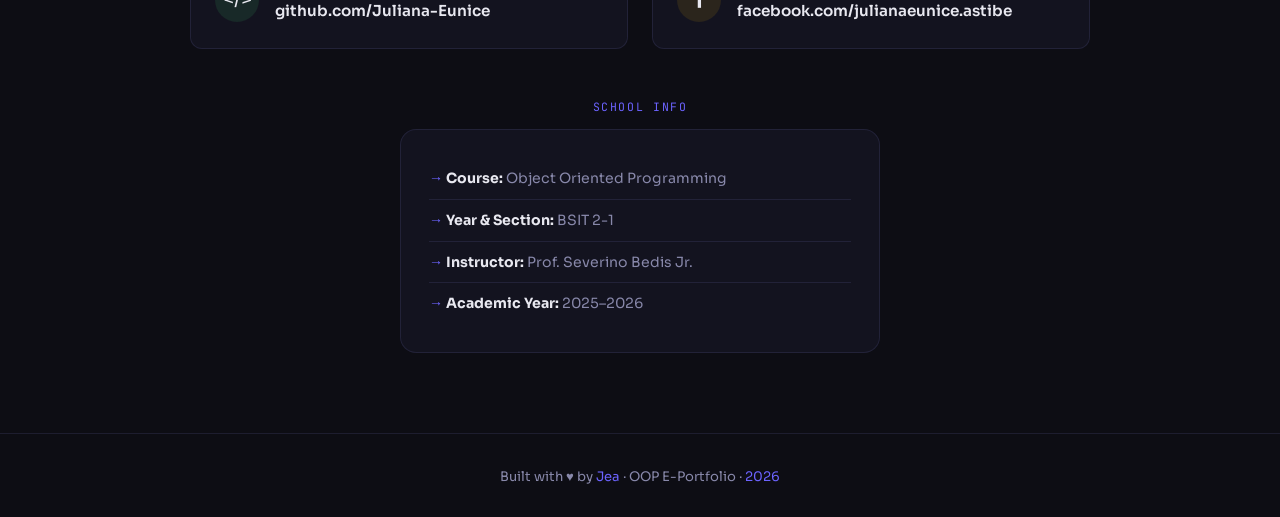
==== commit 32e23feb: "fix: added requirements and fixed responsiveness" ====
--- a/index.html
+++ b/index.html
@@ -27,9 +27,13 @@
 <!-- HOME -->
 <section id="home">
   <div>
+    <div class="hero-eyebrow school-name">POLYTECHNIC UNIVERSITY OF THE PHILIPPINES</div>
+    <h1 class="hero-title">Juliana Eunice<br>A. Astibe's Portfolio</h1>
     <div class="hero-eyebrow">COMP 009 | OBJECT ORIENTED PROGRAMMING</div>
-    <h1 class="hero-title">Juliana Eunice<br>A. Astibe's Portfolio</h1>
-    <p class="hero-sub">This e-portfolio presents my Midterm Project in Object-Oriented Programming using HTML, Javascript, and CSS. It includes my quizzes, activities, and exams that demonstrate my understanding of OOP concepts.</p>
+    <p class="hero-sub">Hello, I'm Jea from 
+      <a href="#info" class="section-link">BSIT 2-1</a>!
+      This e-portfolio presents my Midterm Project in Object-Oriented Programming. 
+      It includes my quizzes, activities, and exams that demonstrate my understanding of OOP concepts.</p>
     <div class="hero-cta">
       <a href="#midterm" class="btn btn-primary">View Midterm</a>
       <a href="#contact" class="btn btn-outline">Get in Touch</a>
@@ -886,7 +890,7 @@
 
       <div style="margin-top:3rem; text-align:center;">
         <div class="section-label" style="margin-bottom:0.75rem;">School Info</div>
-        <div class="card" style="max-width:480px; margin:0 auto; text-align:left;">
+        <div id="info" class="card" style="max-width:480px; margin:0 auto; text-align:left;">
           <ul style="list-style:none; padding:0;">
             <li style="padding:0.5rem 0; border-bottom:1px solid var(--border); color:var(--muted); font-size:0.88rem;"><strong style="color:var(--text);">Course:</strong> Object Oriented Programming</li>
             <li style="padding:0.5rem 0; border-bottom:1px solid var(--border); color:var(--muted); font-size:0.88rem;"><strong style="color:var(--text);">Year & Section:</strong> BSIT 2-1</li>
--- a/style.css
+++ b/style.css
@@ -62,9 +62,29 @@
   }
   .hero-eyebrow {
     display: inline-block; font-family: 'JetBrains Mono', monospace;
-    font-size: 0.78rem; color: var(--accent); letter-spacing: 0.12em;
+    font-size: 0.72rem; color: var(--accent); letter-spacing: 0.12em;
     text-transform: uppercase; margin-bottom: 1.25rem;
     padding: 0.3rem 1rem; border: 1px solid rgba(108,99,255,0.35); border-radius: 2rem;
+  }
+  .school-name {
+    border: none;
+    padding-bottom: 0;
+    margin-bottom: 0.5rem;
+    color: var(--muted); 
+    font-size: 0.6rem;
+    display: block;
+  }
+  .section-link {
+    color: var(--muted);
+    font-weight: 700;
+    text-decoration: none;
+    transition: all 0.2s ease;
+    cursor: pointer;
+  }
+  .section-link:hover {
+    color: var(--accent); 
+    border-bottom-style: solid;
+    text-shadow: 0 0 10px rgba(114, 135, 254, 0.3);
   }
   .hero-title {
     font-family: 'Playfair Display', serif;
@@ -378,6 +398,8 @@
     .nav-logo {font-size: 1rem;}
     .hero-title{font-size: 2.2rem;}
     .contact-grid { grid-template-columns: 1fr; }
+    .carousel-container {height:auto;}
+    .carousel-slide {height: auto; overflow-y: visible;}
   }
 
   ::-webkit-scrollbar { width: 6px; height: 6px; }
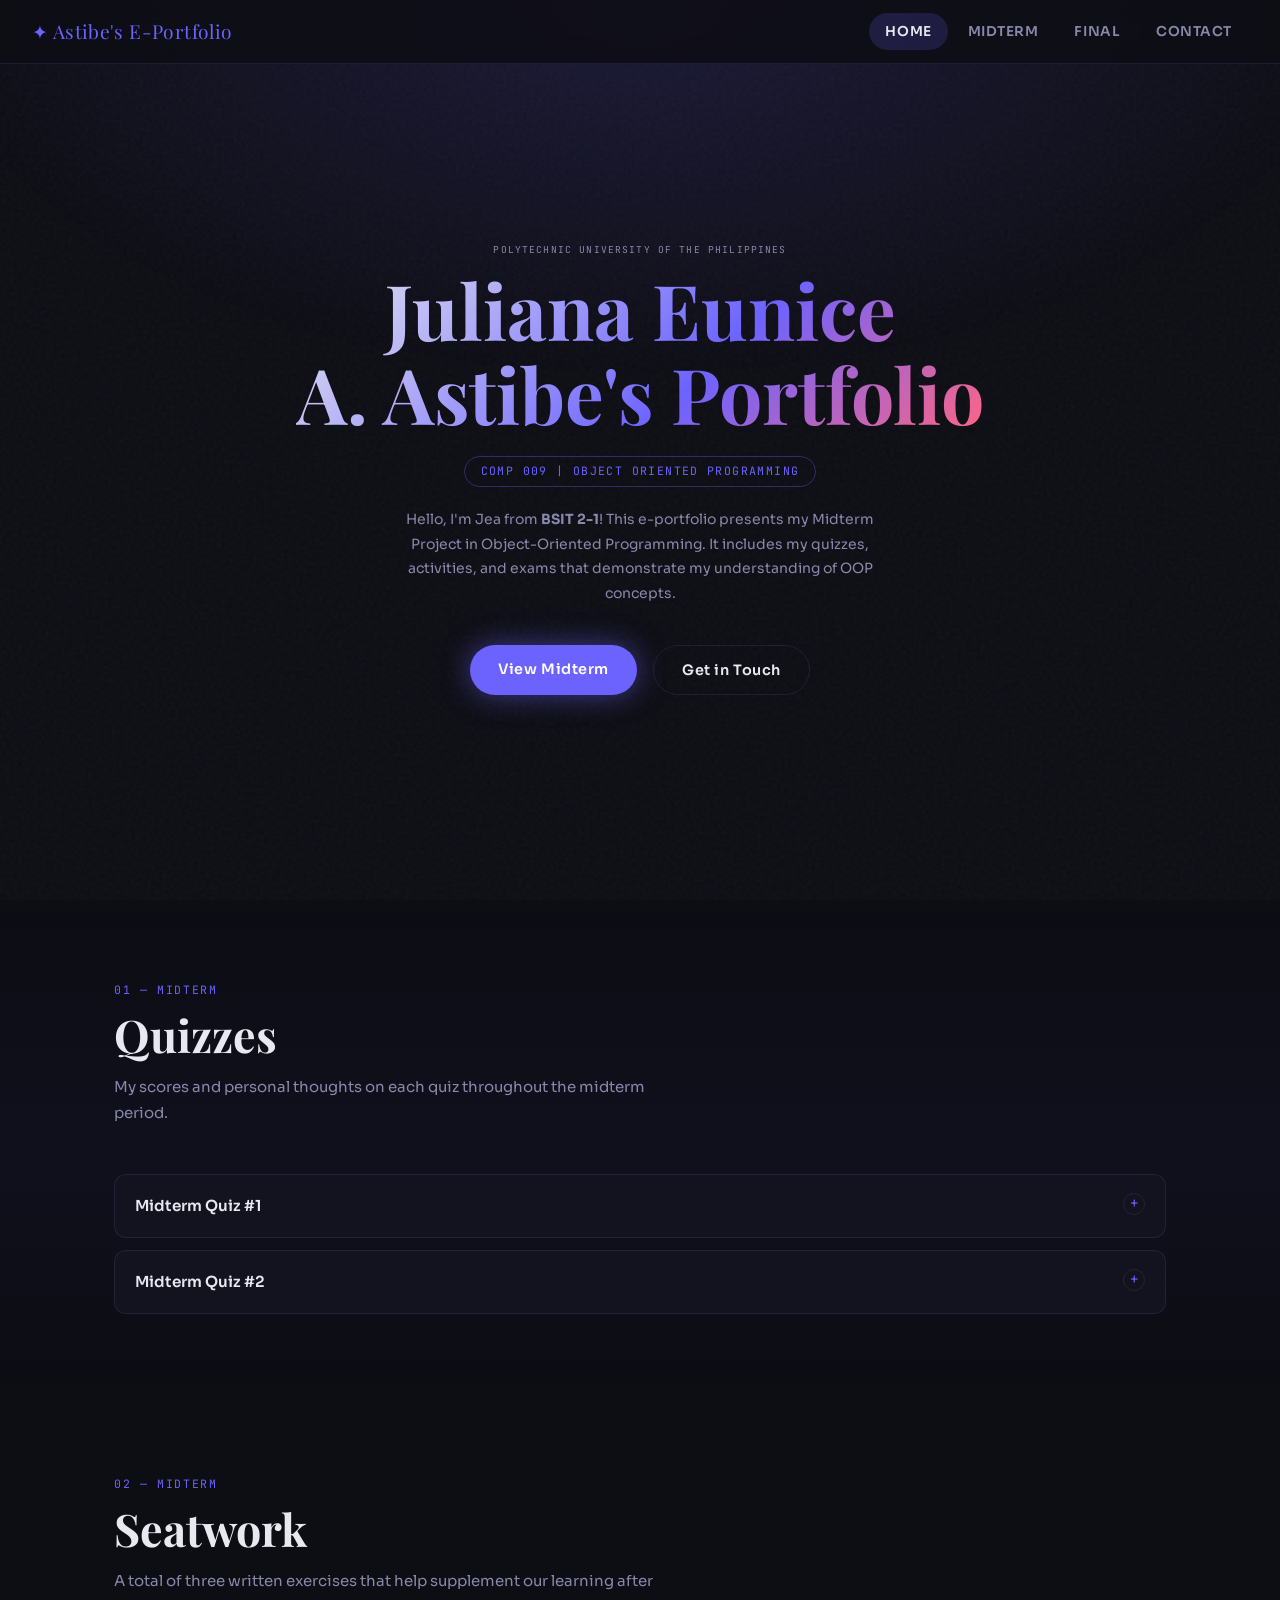
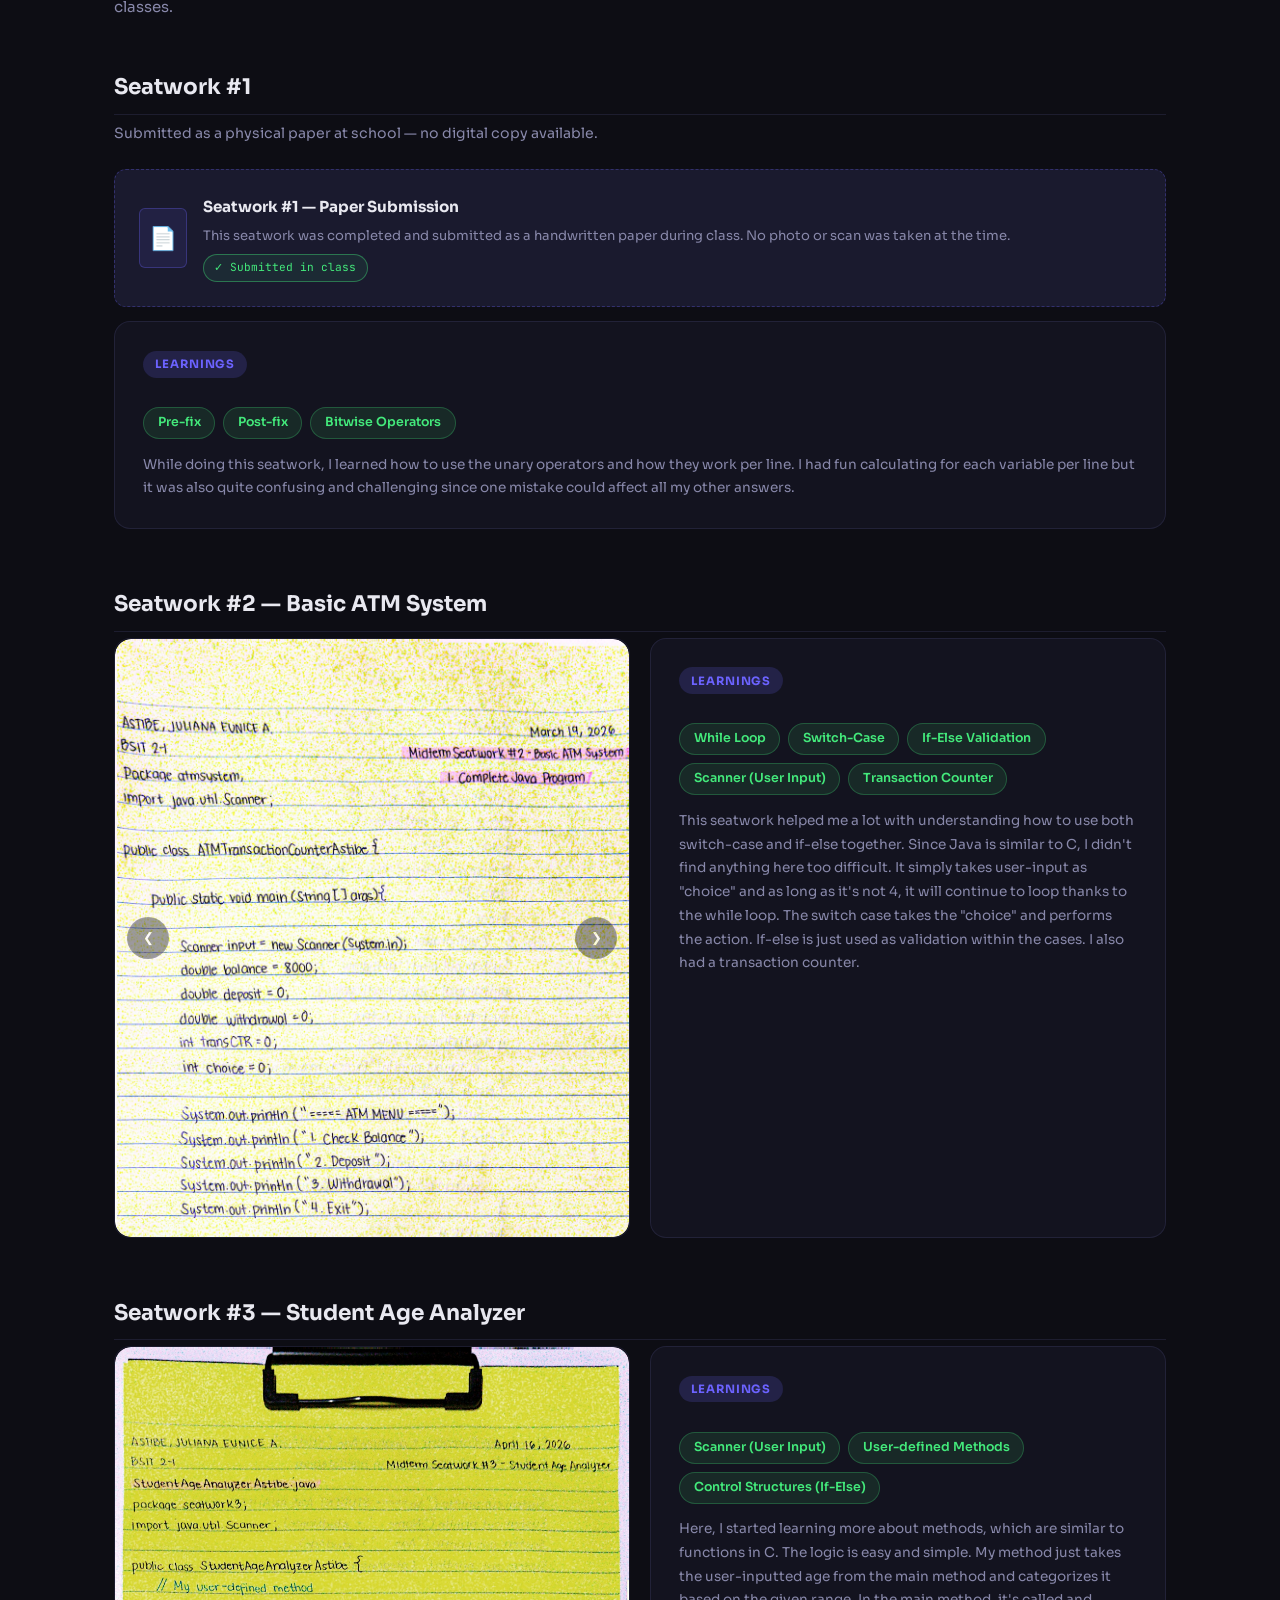
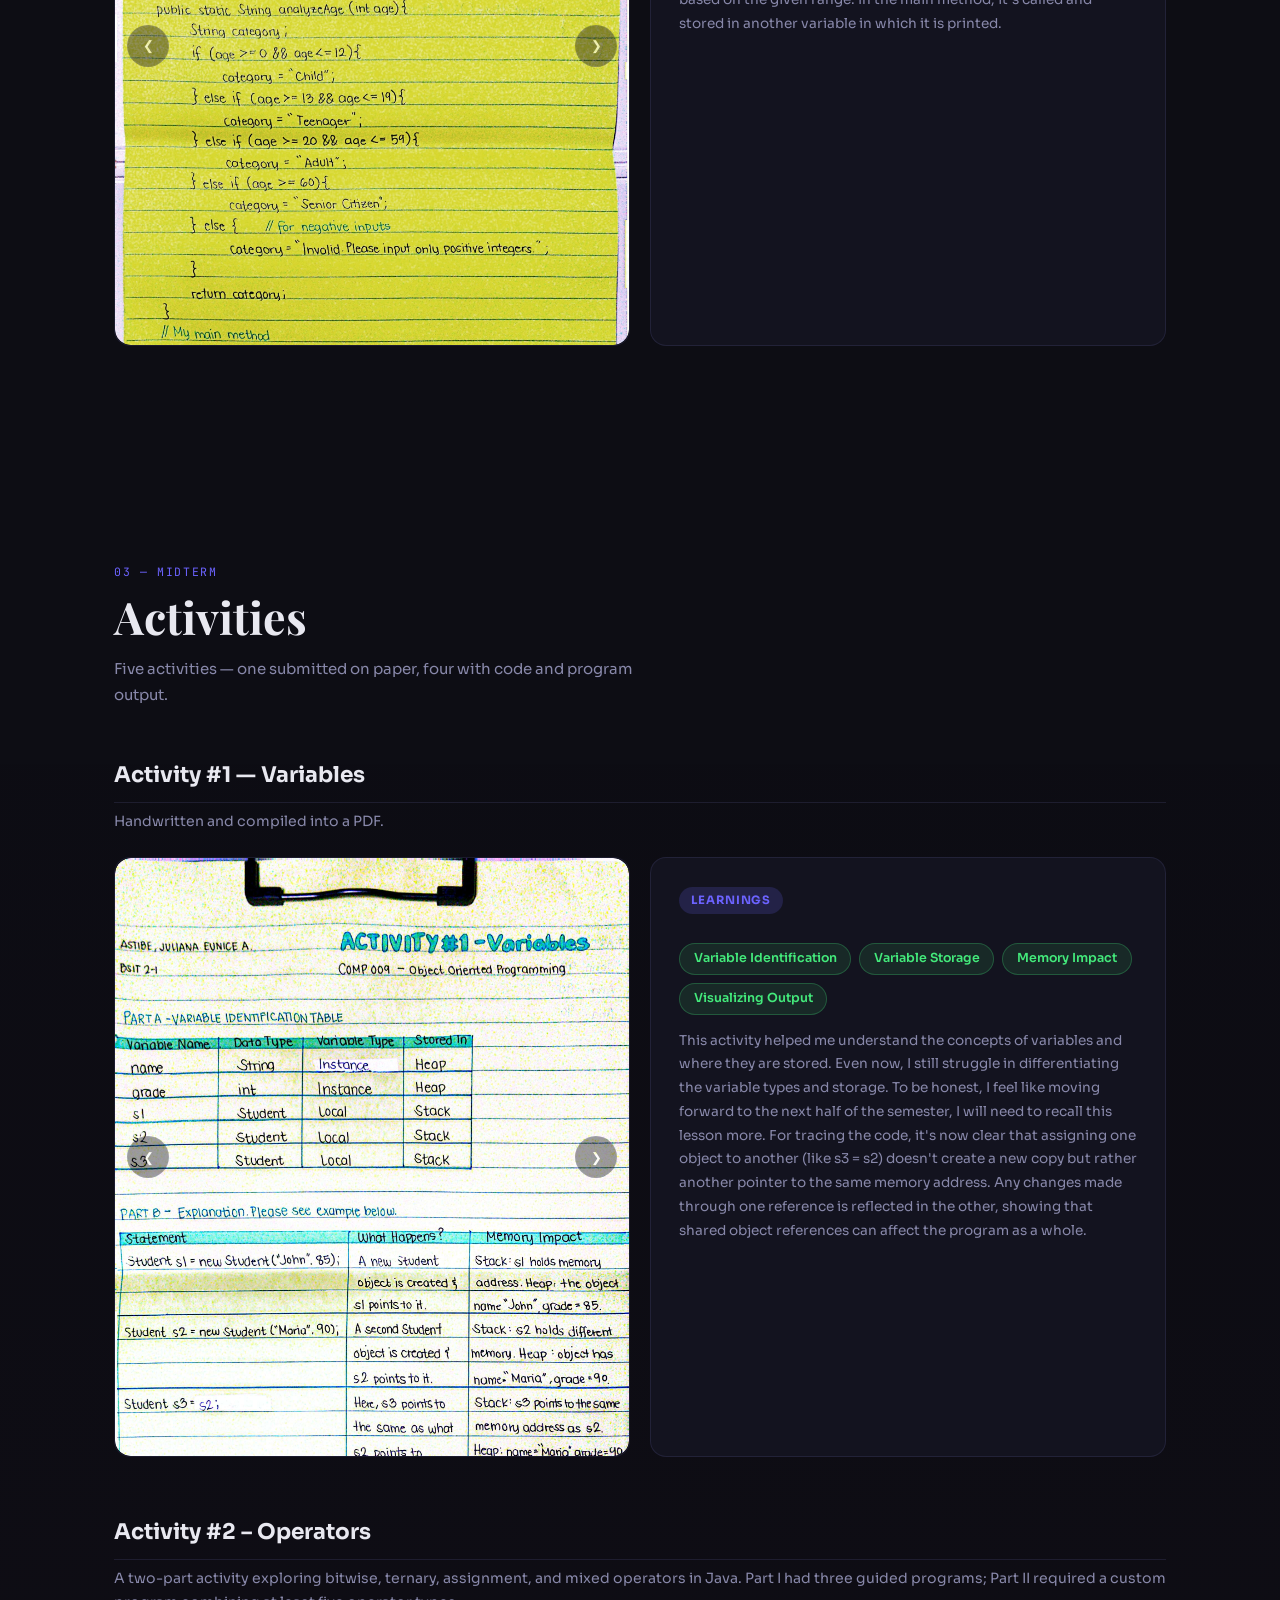
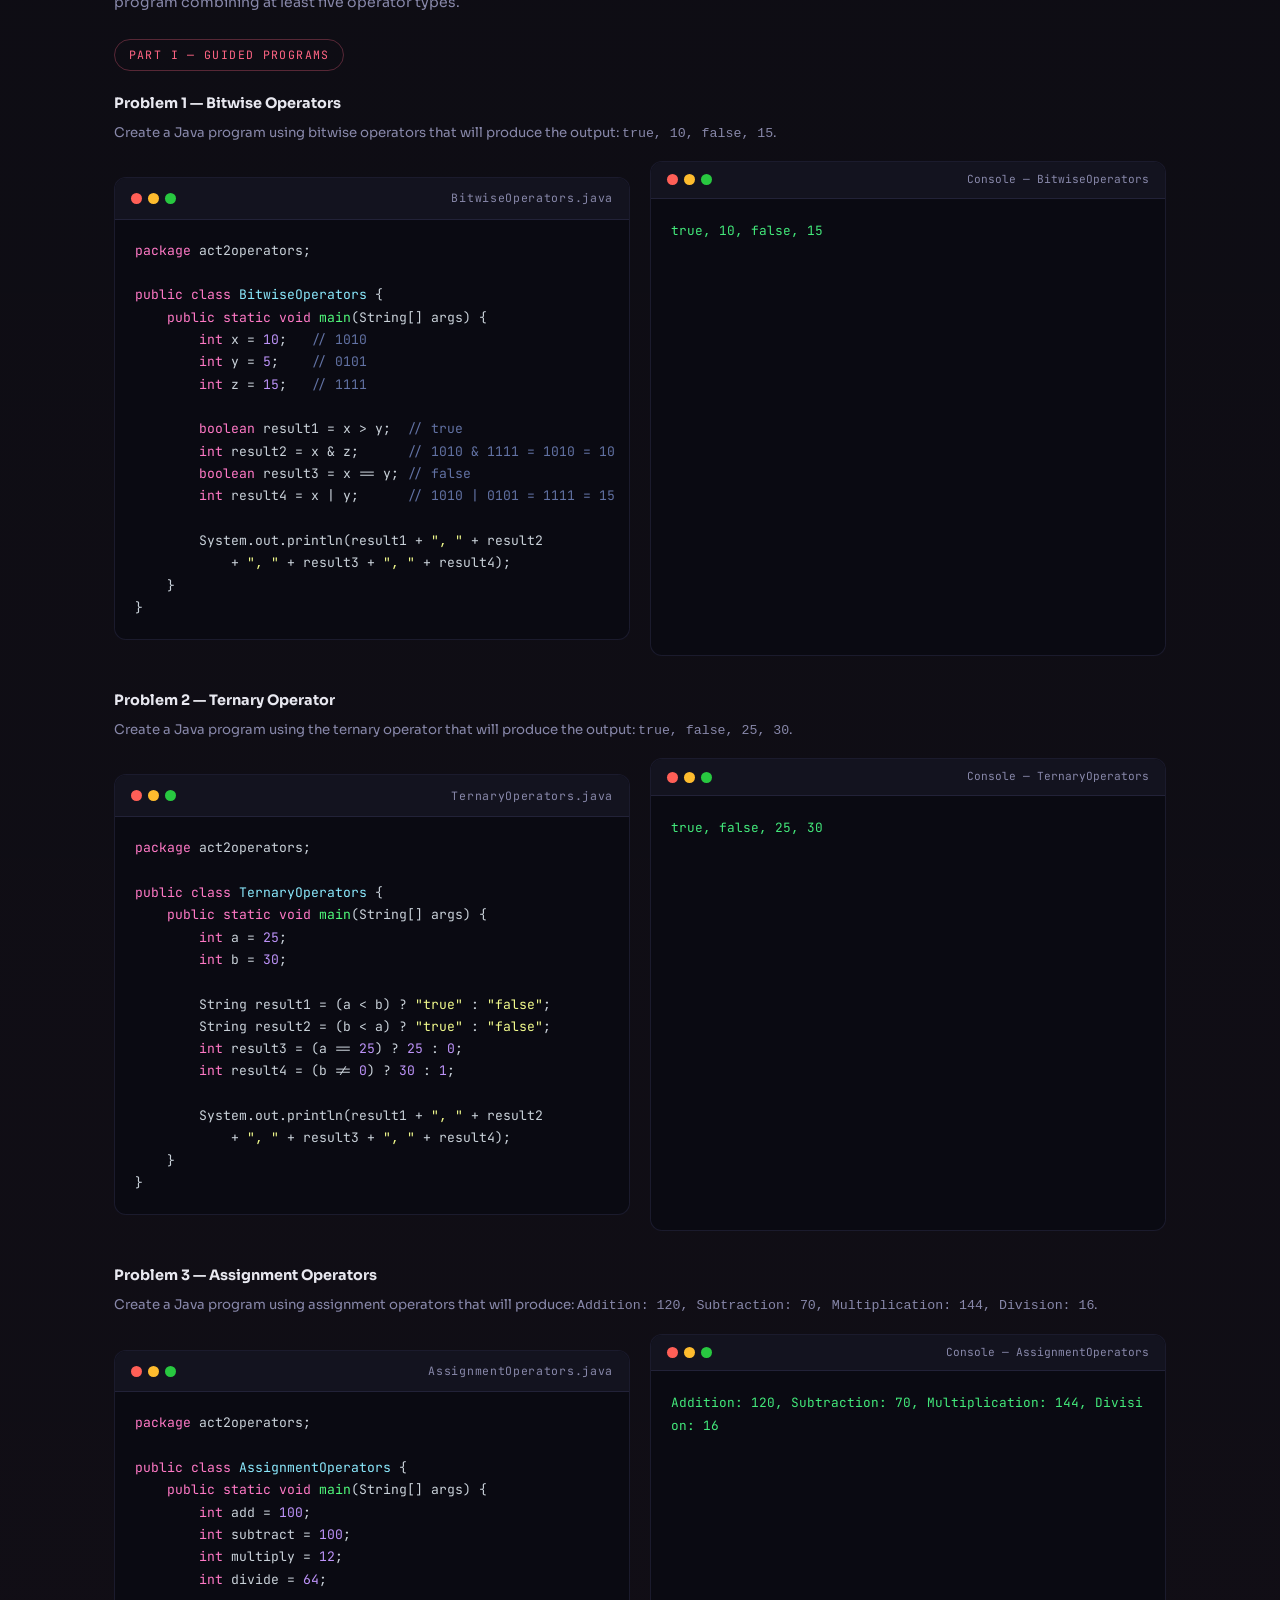
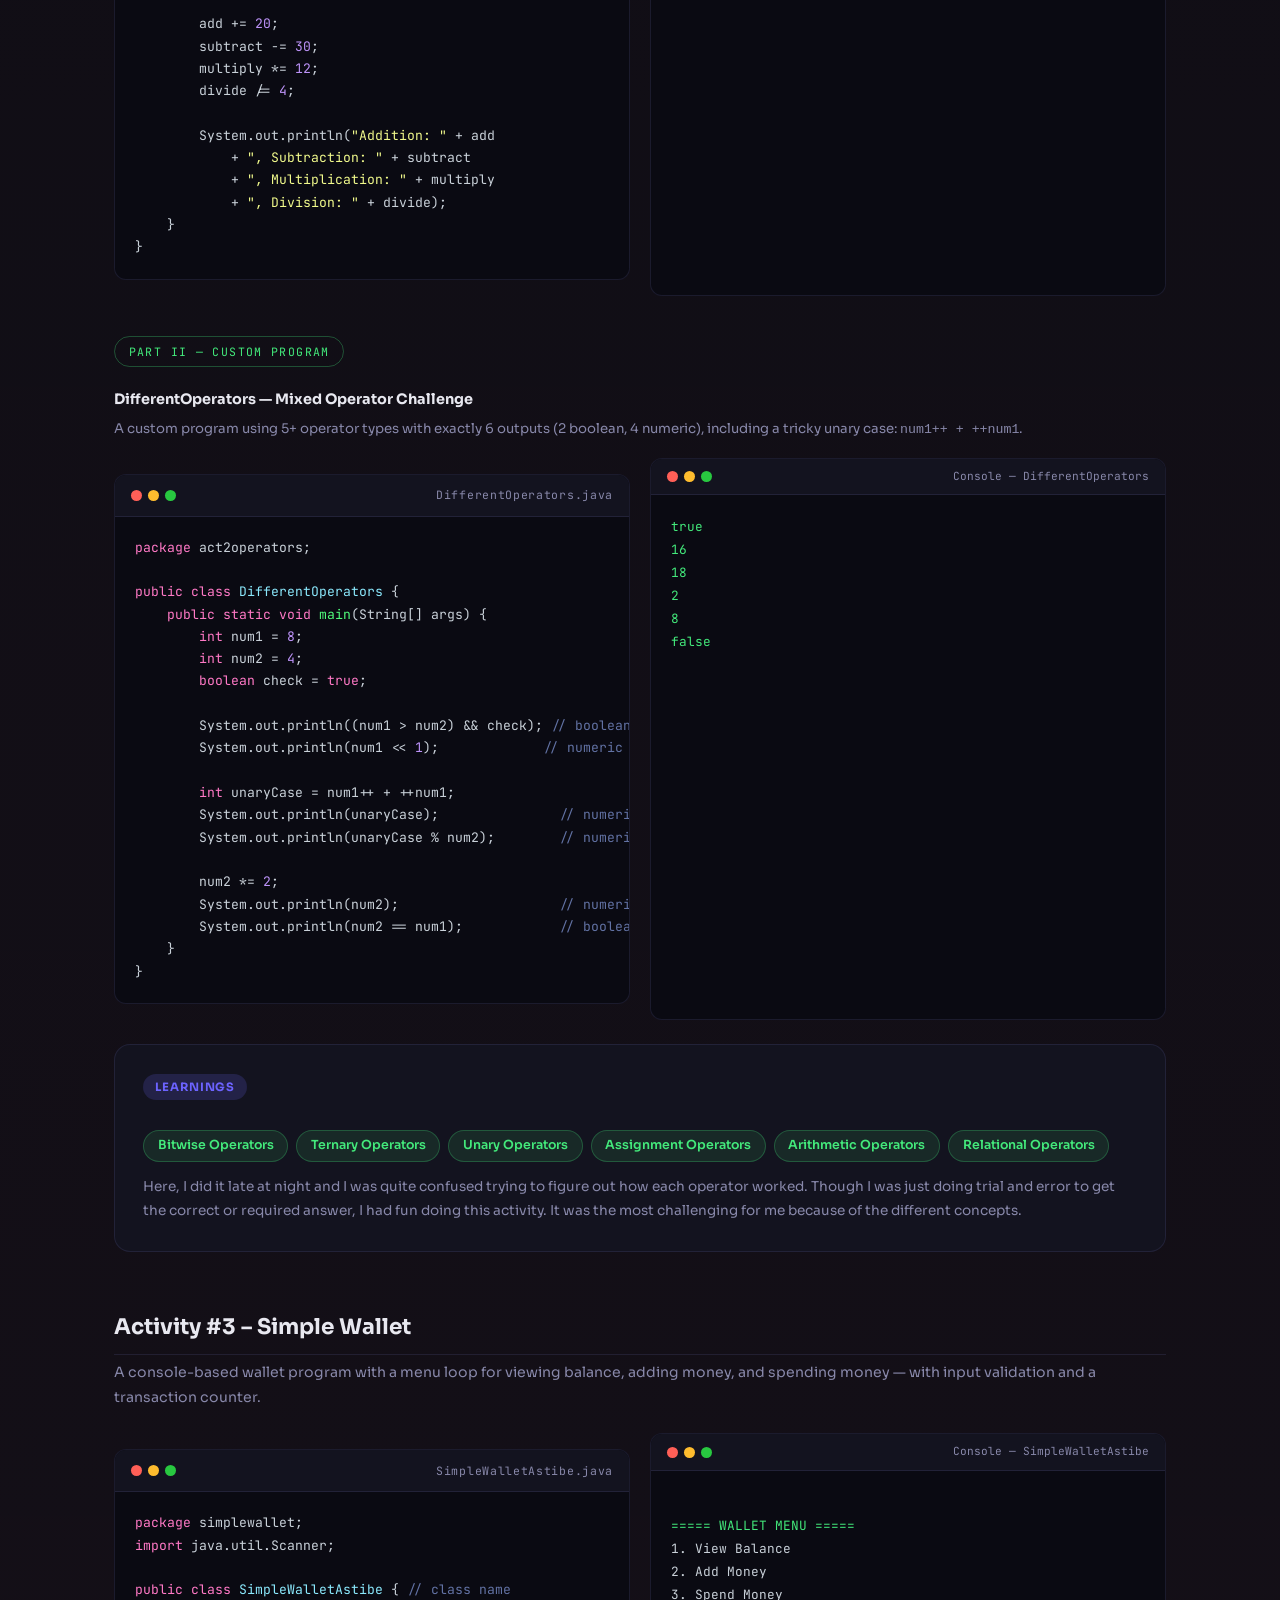
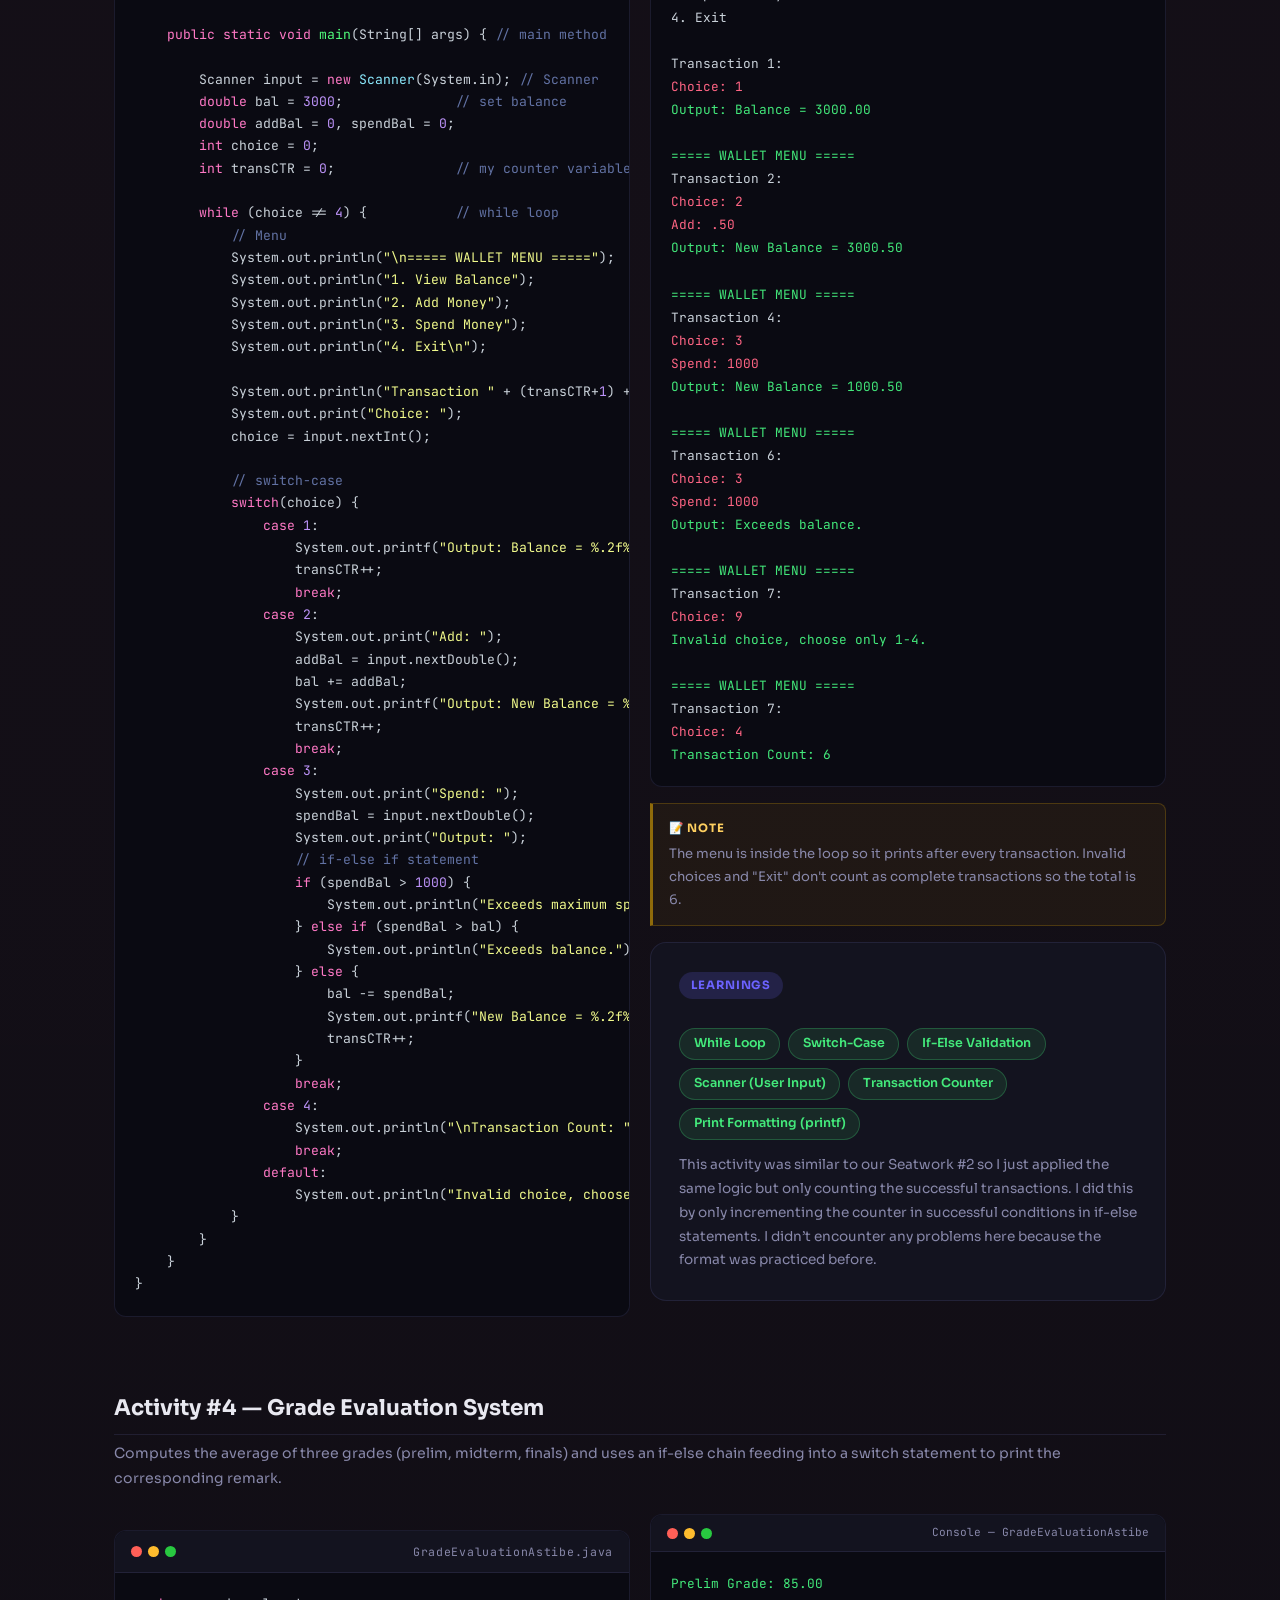
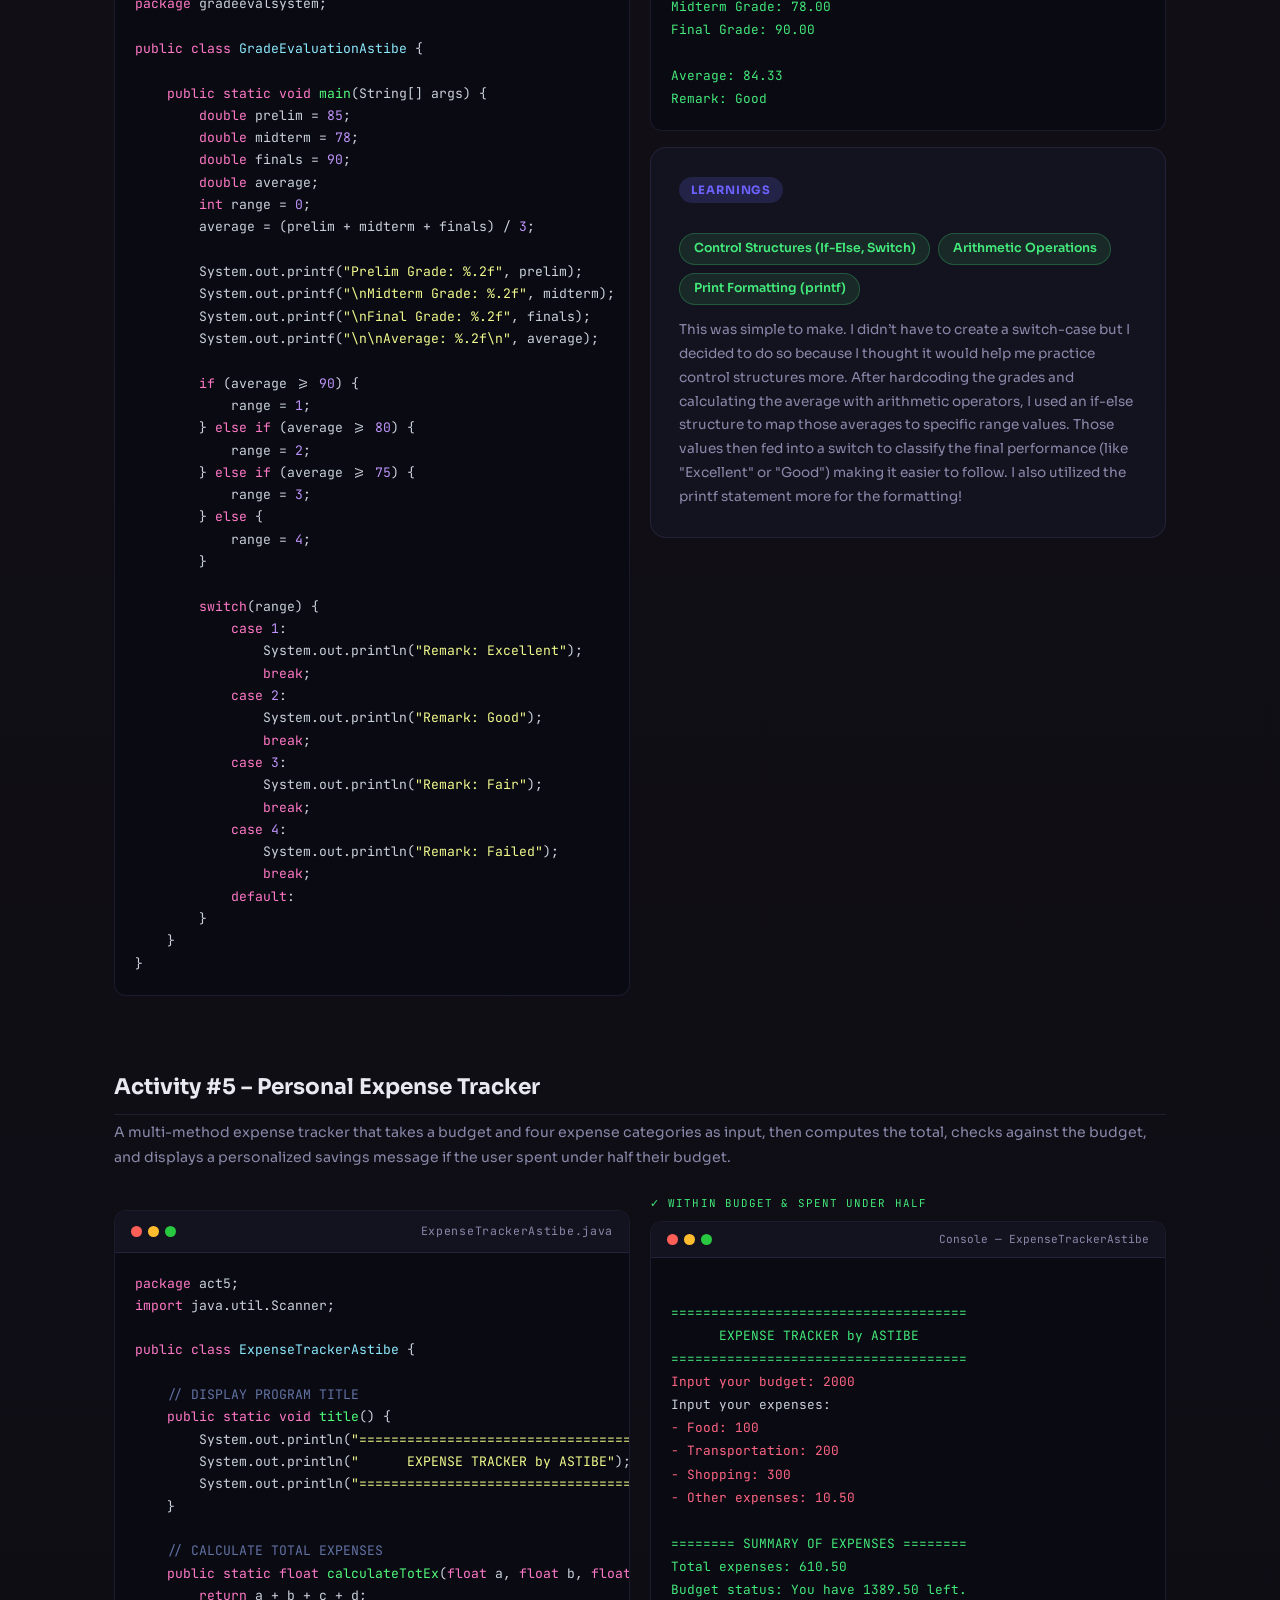
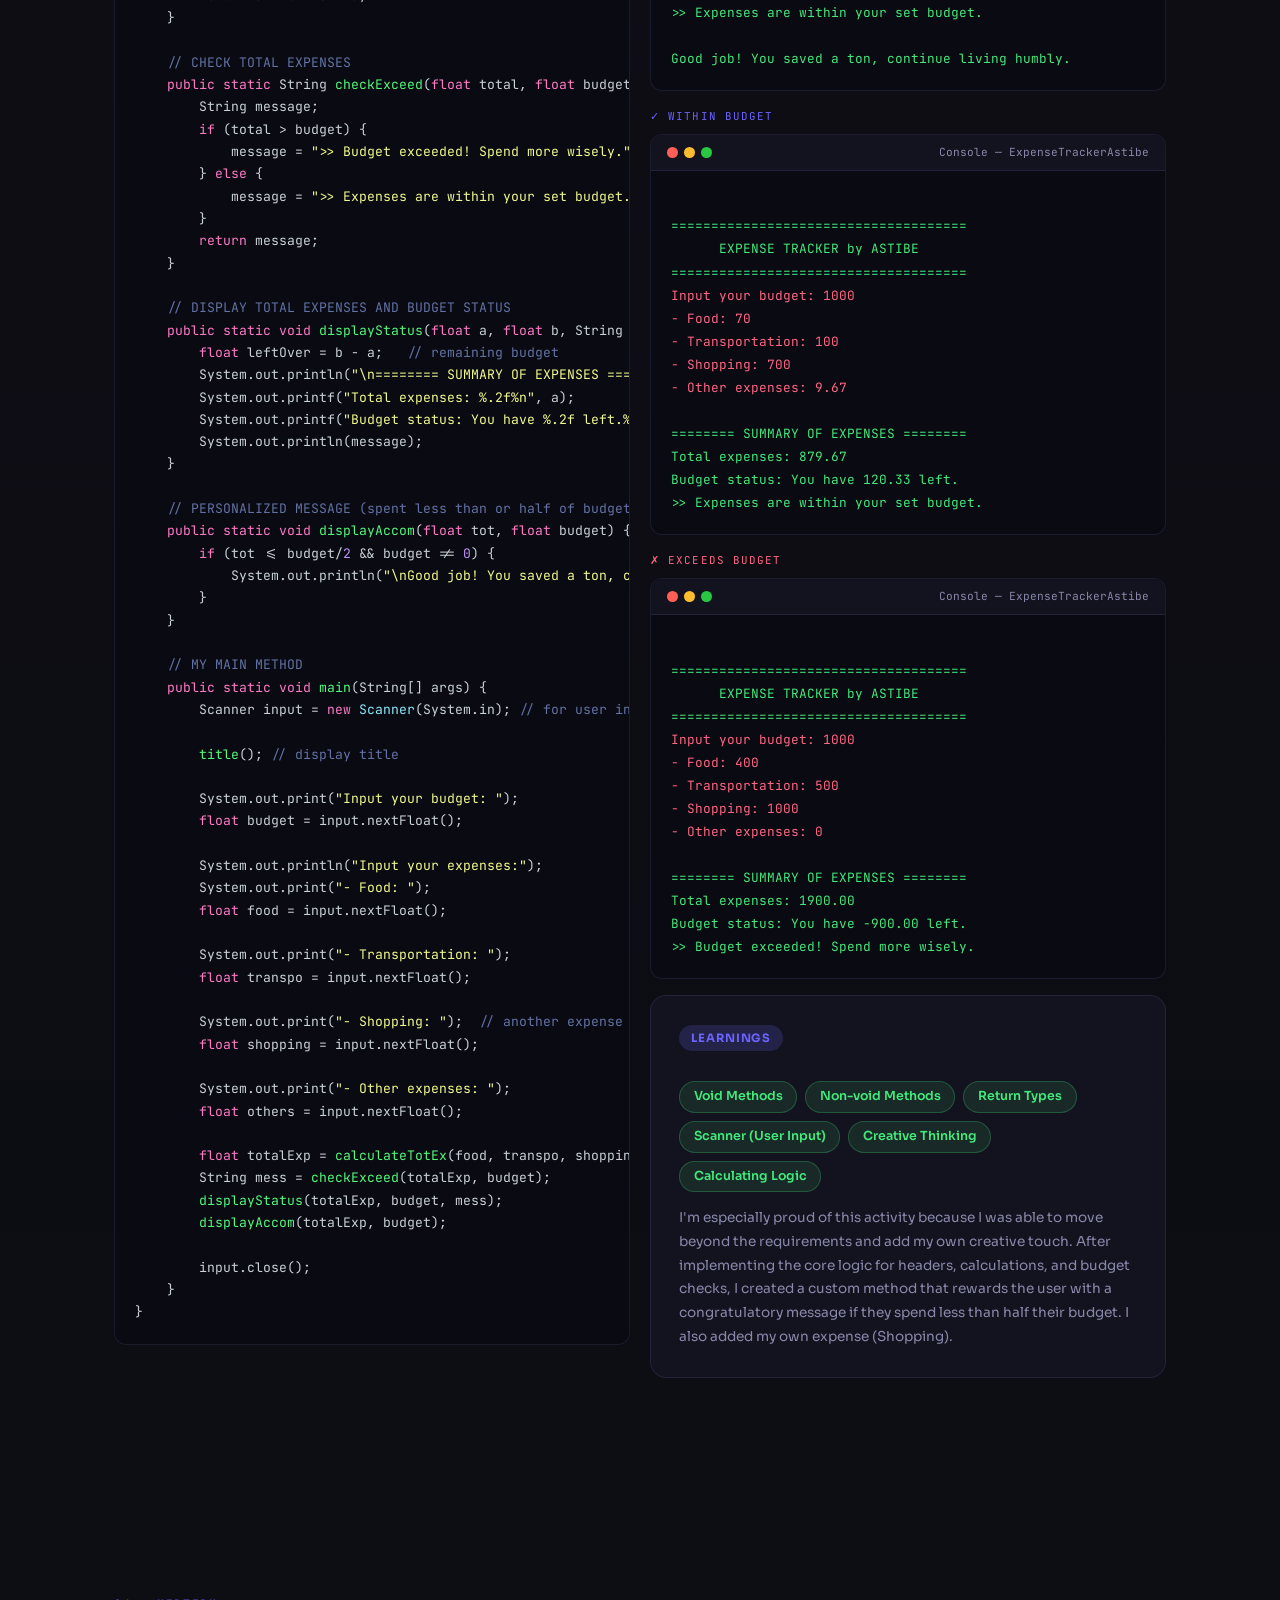
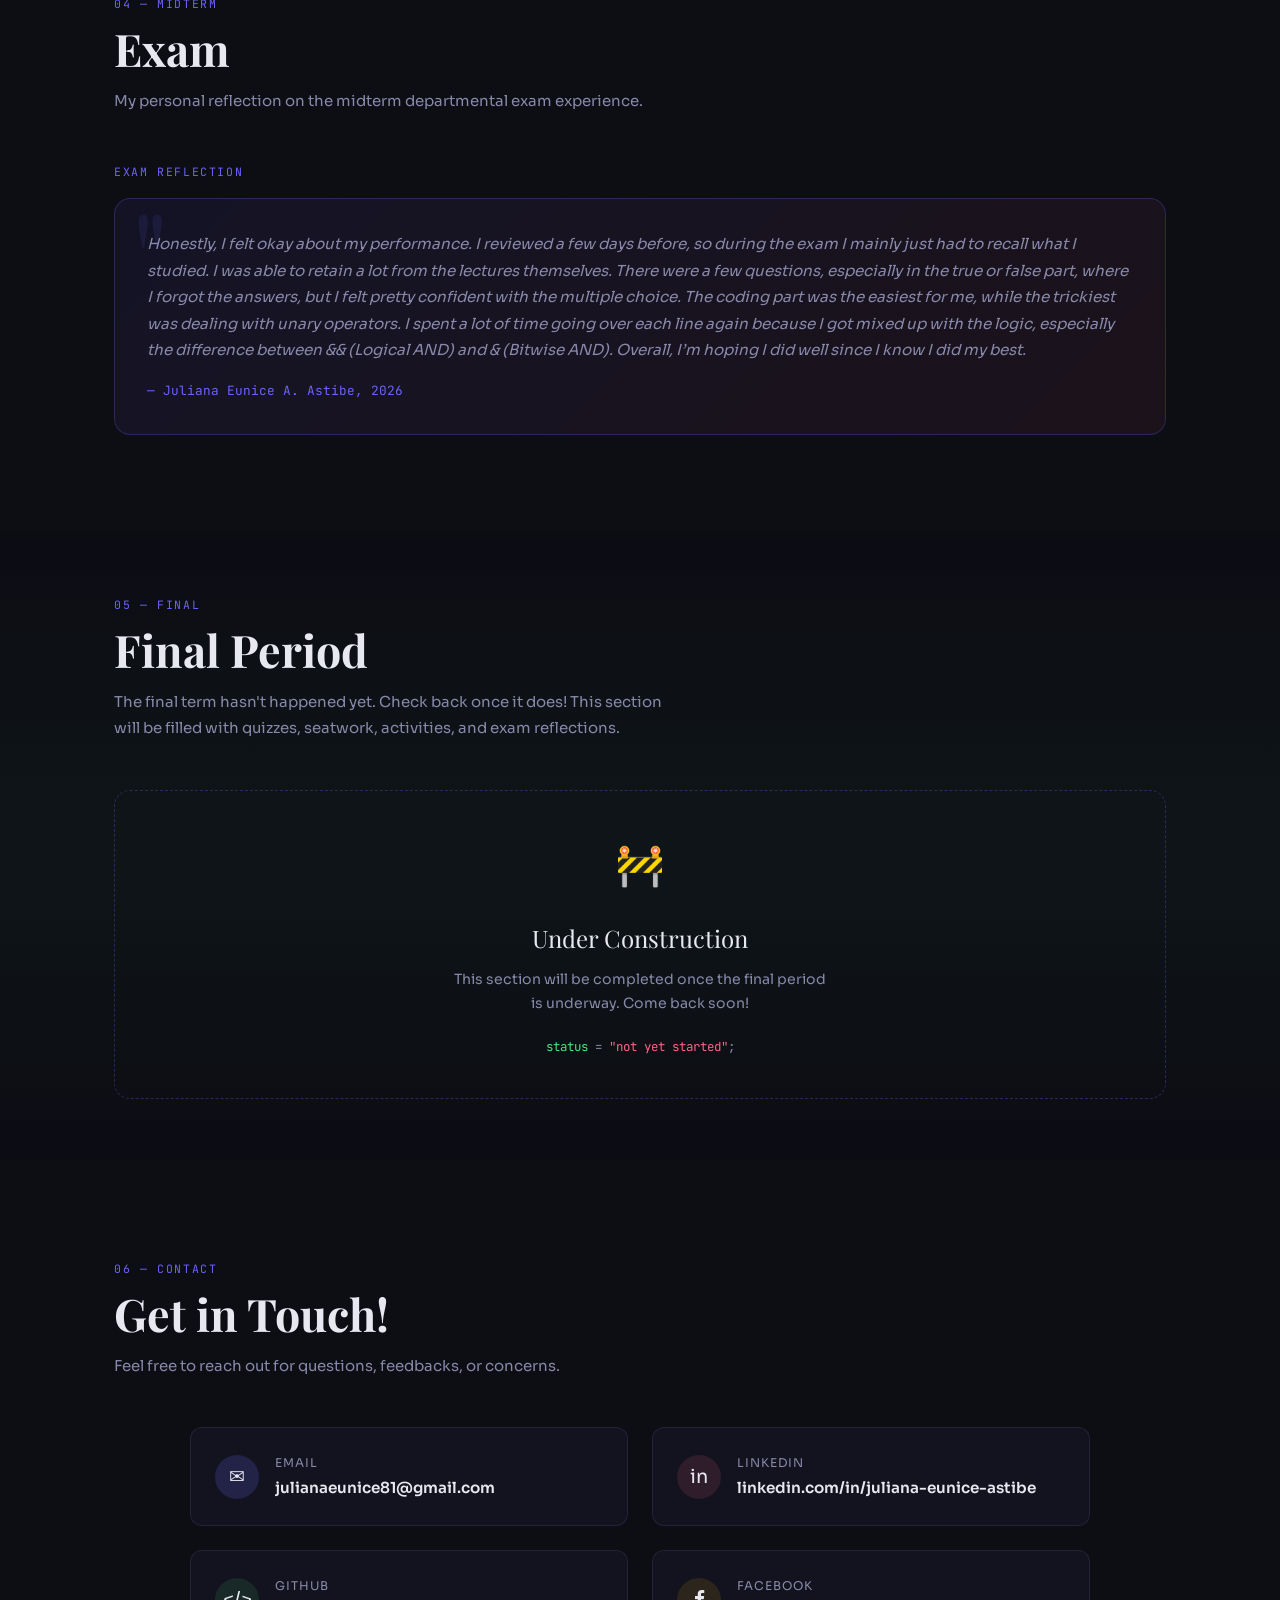
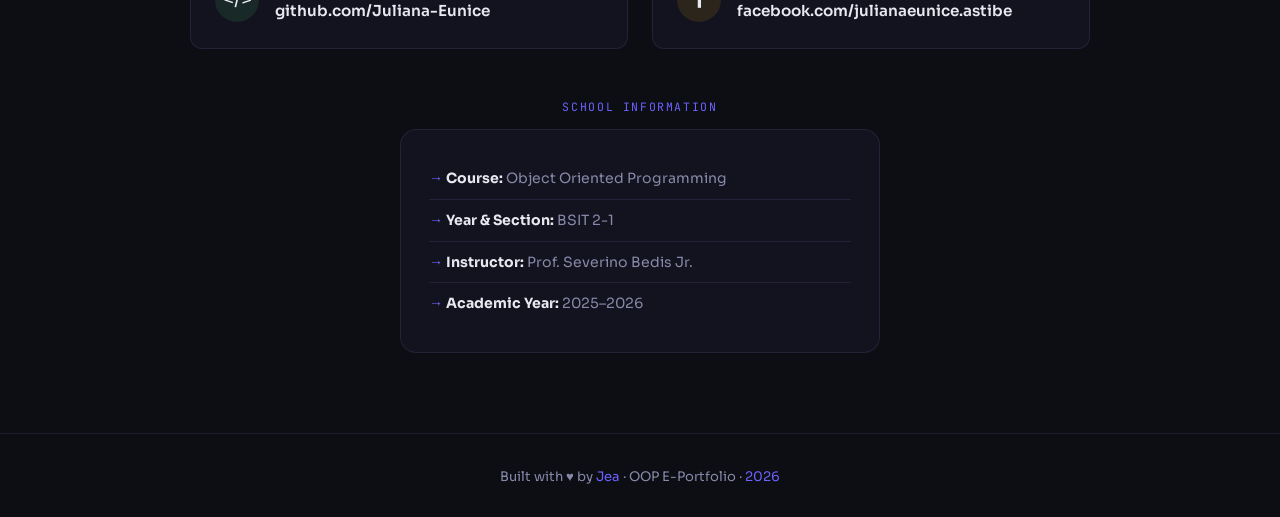
==== commit 1cd99ce6: "fix: professional wording" ====
--- a/index.html
+++ b/index.html
@@ -889,7 +889,7 @@
       </div>
 
       <div style="margin-top:3rem; text-align:center;">
-        <div class="section-label" style="margin-bottom:0.75rem;">School Info</div>
+        <div class="section-label" style="margin-bottom:0.75rem;">School Information</div>
         <div id="info" class="card" style="max-width:480px; margin:0 auto; text-align:left;">
           <ul style="list-style:none; padding:0;">
             <li style="padding:0.5rem 0; border-bottom:1px solid var(--border); color:var(--muted); font-size:0.88rem;"><strong style="color:var(--text);">Course:</strong> Object Oriented Programming</li>
